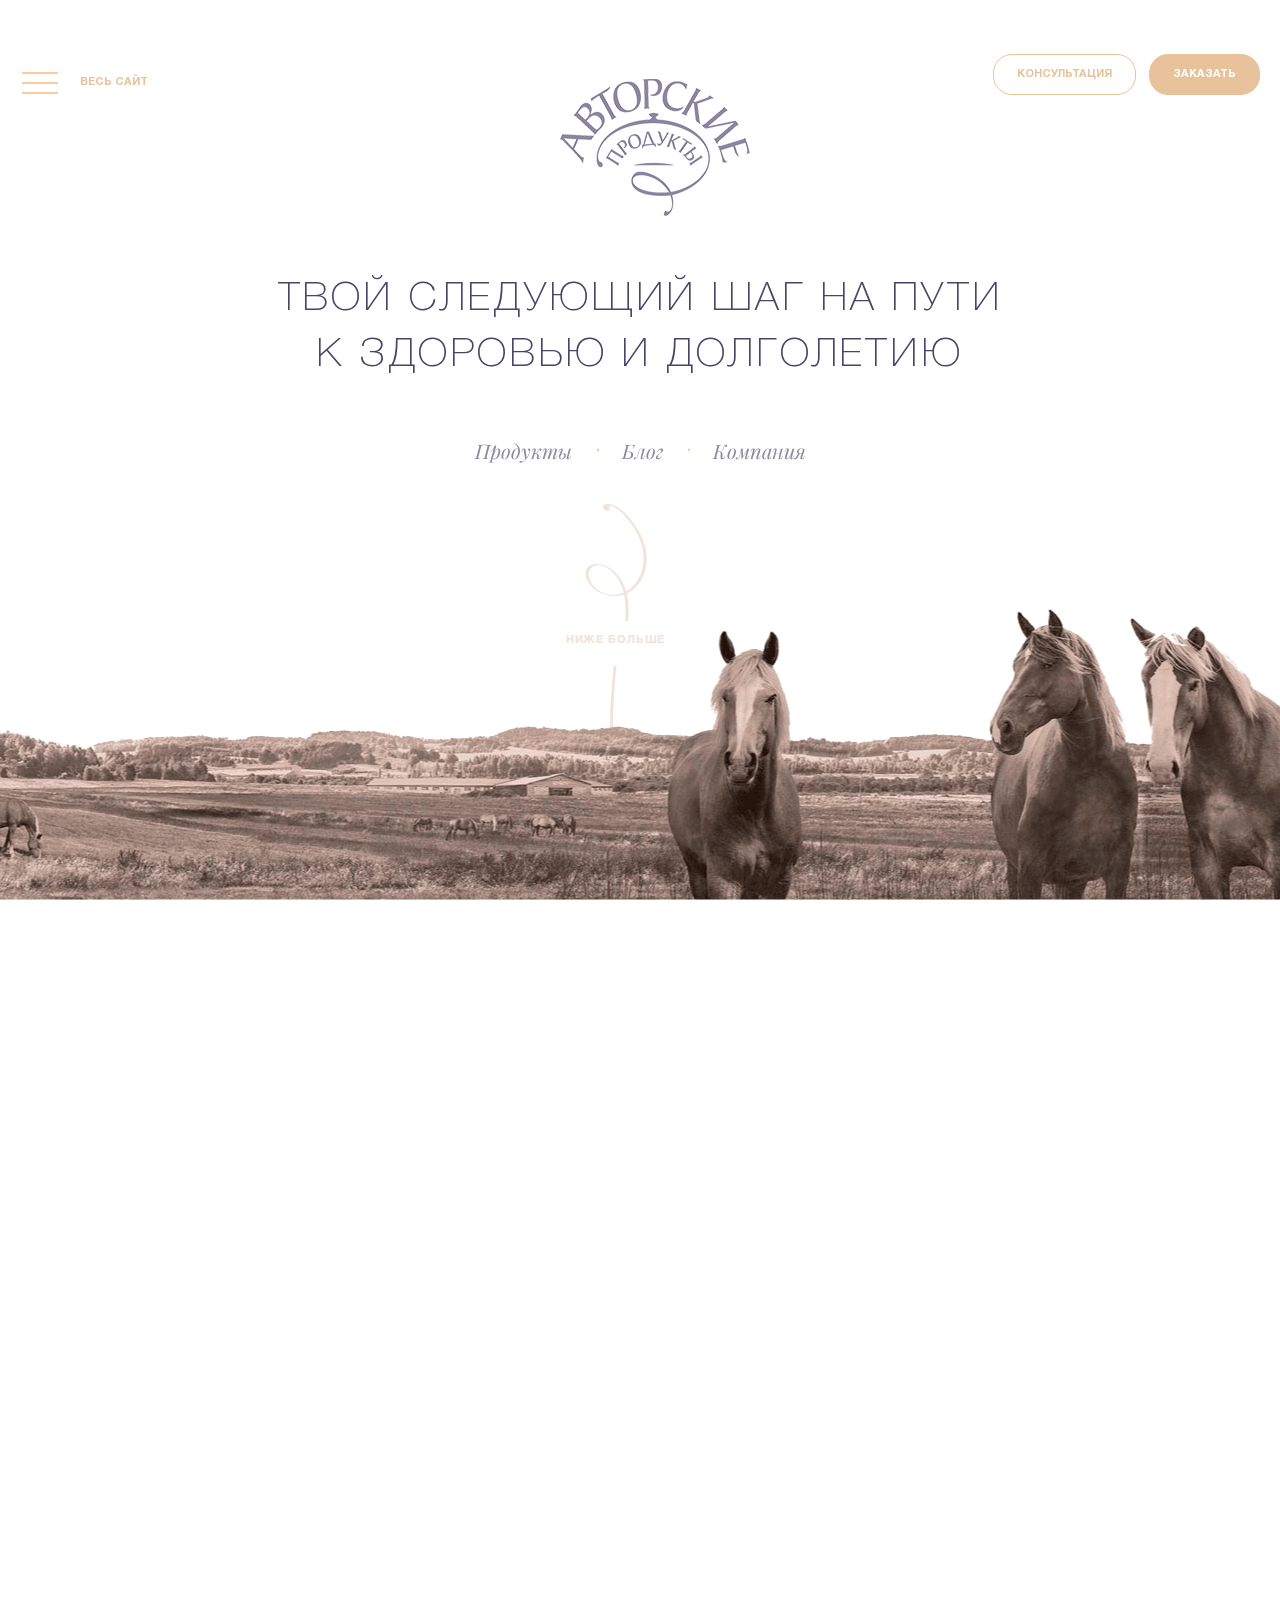
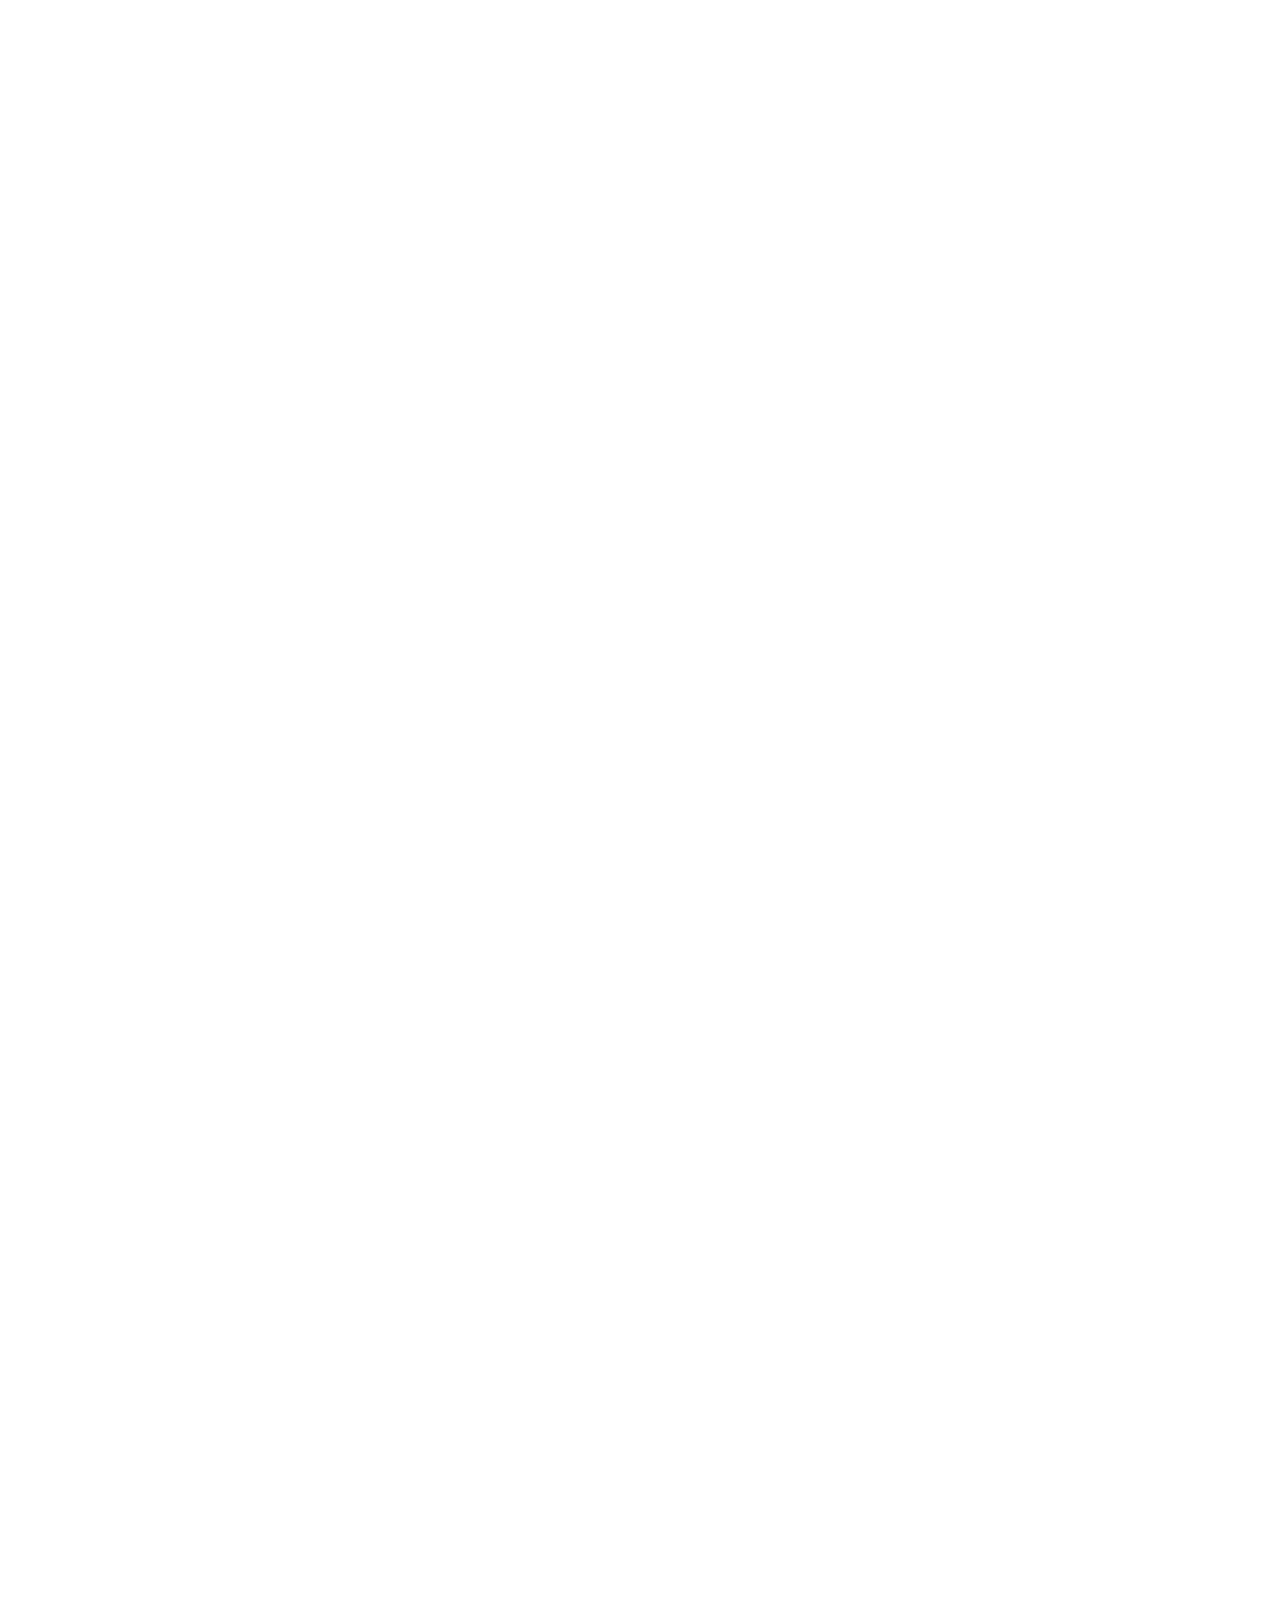
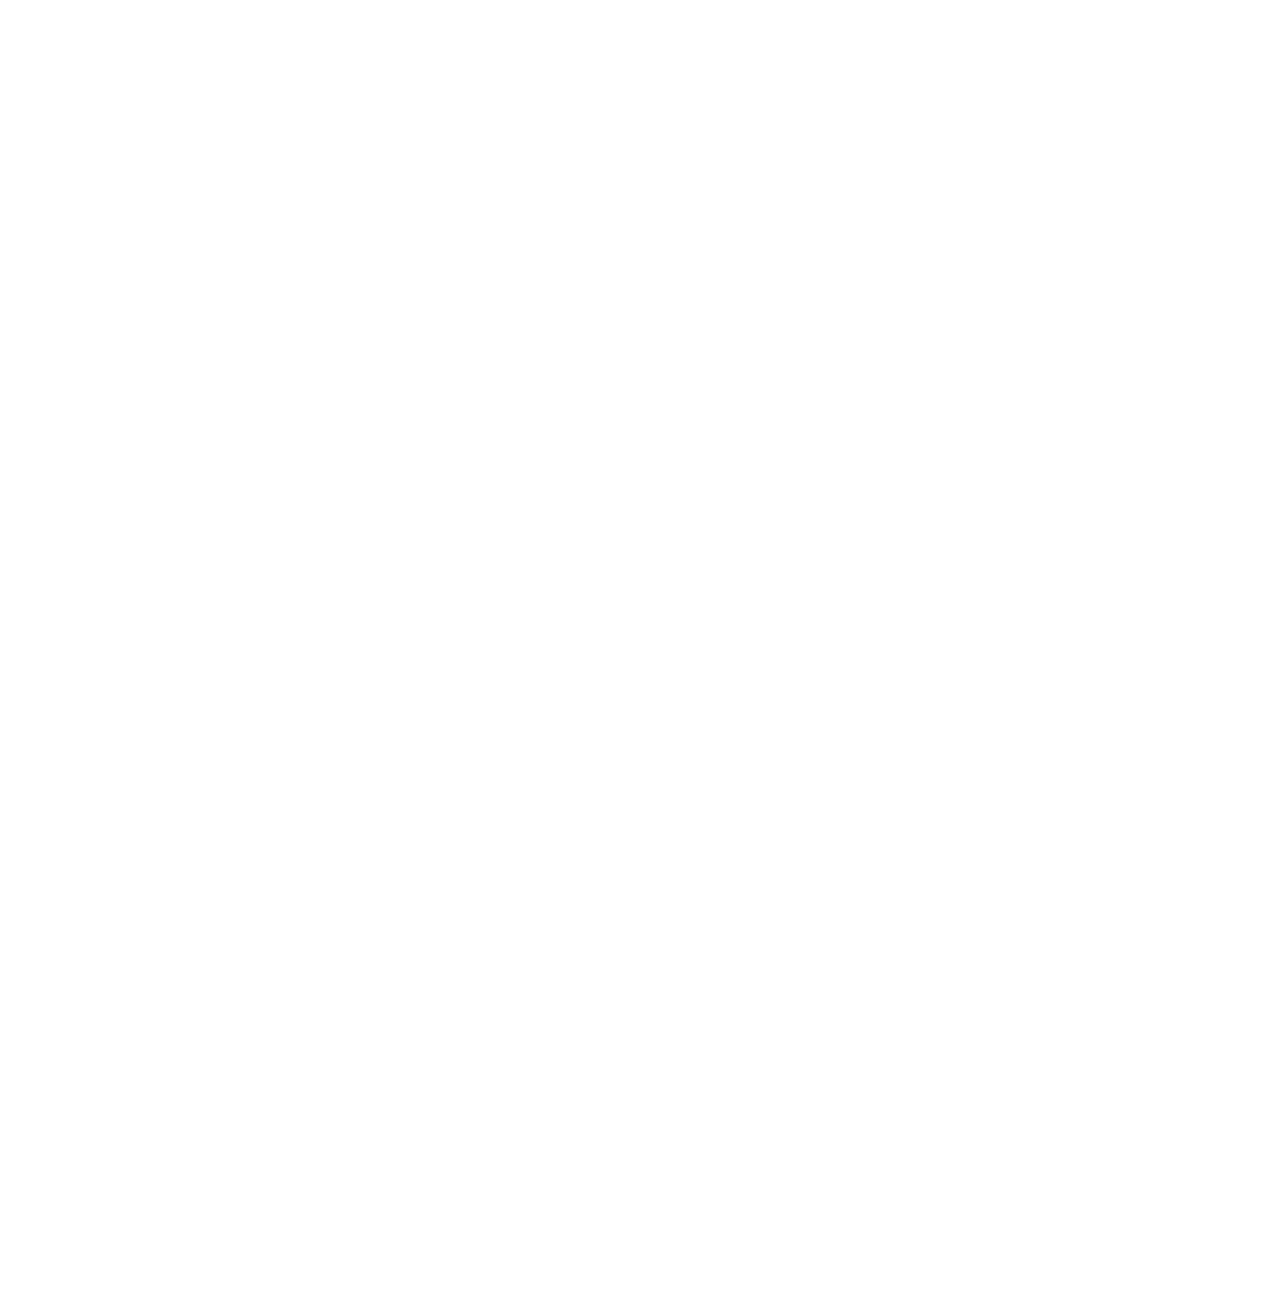
==== index.html @ 67a485db "fullpage css instead of sass" ====
<!doctype html>
<html>
<head>
	<meta charset="utf-8">
	<title>Main</title>
	<meta name="viewport" content="width=device-width, initial-scale=1">
	<meta name="format-detection" content="telephone=no">
	<link href='http://fonts.googleapis.com/css?family=Playfair+Display:400,400italic&subset=latin,cyrillic' rel='stylesheet' type='text/css'>
	<link rel="stylesheet" media="all" href="css/screen.css" >
	<link rel="stylesheet" media="all" href="css/fullPage.css" >
	<!--[if IE]><script src="js/html5shiv.js"></script><![endif]-->
</head>
<body>
<!-- BEGIN  out-->
<div class="bg-wrap">
	<div class="bg"></div>
	<p class="more"><span>Ниже больше</span></p>
</div>
<div class="out">
	<!-- begin header  -->
	<header class="header">
		<div class="header__in">
			<div class="header__bl onleft">
				<a class="header__menu" href="#">
					<button id="hamburger" class="menu-button">
						<span id="morph-shape" class="morph-shape" data-morph-open="M3,20c0,0,12-4,27-4s27,4,27,4;M3,60c0,0,12,4,27,4s27-4,27-4" data-morph-close="M3,20c0,0,12,4,27,4s27-4,27-4;M3,60c0,0,12-4,27-4s27,4,27,4">
							<svg width="100%" height="100%" viewBox="0 0 60 80" preserveAspectRatio="none">
								<path d="M3,20c0,0,12,0,27,0s27,0,27,0" fill="none"/>
								<line x1="3" y1="40" x2="57" y2="40"/>
								<path d="M3,60c0,0,12,0,27,0s27,0,27,0" fill="none"/>
							</svg>
						</span>
					</button>
				</a>
				<a href="#all" class="header__link" data-menuanchor="all">Весь сайт</a>
			</div>
			<a href="#main" class="logo"><img src="img/logo.png" alt="logo"></a>
			<div class="header__bl onright">
				<div class="button-wrap">
					<button class="button" type="button">Консультация</button>
					<button class="button is-peach" type="button">Заказать</button>
				</div>
			</div>
		</div>
	</header>
	<!-- end header -->
	<!-- begin fullpage  -->
	<div class="fullpage">
		<div class="section">
			<div class="section__in txt-center">
				<h1 class='h1 max-width'>Твой следующий шаг на пути к здоровью и долголетию</h1>
				<ul class="nav">
					<li data-menuanchor="products"><a href="#products" class="nav__link">Продукты</a></li>
					<li data-menuanchor="blog"><a href="#blog" class="nav__link">Блог</a></li>
					<li data-menuanchor="about"><a href="#about" class="nav__link">Компания</a></li>
				</ul>
			</div>
		</div>
		<div class="section" data-anchor='products'>
			<div class="section__in small-pad">
				<h2 class="h2">Продукты</h2>
				<h3 class="h3">Уникальные</h3>
				<div class="slick-product">
					<div class="product__slide">
						<div class="product__img onleft">
							<img src="img/package.jpg" alt="">
						</div>
						<div class="product__txt onright">
							<p class="product__ttl">Кобылье молоко и кумыс</p>
							<p>Натуральное терапевтическое средство, рекомендованное для повышения иммунной защиты организма, нормализации обмена веществ, лечения расстройств ЖКТ и кожных заболеваний.</p>
							<a href="#" class="button is-orange">Терапевтические свойства</a>
						</div>
					</div>
					<div class="product__slide">
						<div class="product__img onleft">
							<img src="img/package.jpg" alt="">
						</div>
						<div class="product__txt onright">
							<p class="product__ttl">Кобылье молоко и кумыс</p>
							<p>Натуральное терапевтическое средство, рекомендованное для повышения иммунной защиты организма, нормализации обмена веществ, лечения расстройств ЖКТ и кожных заболеваний.</p>
							<a href="#" class="button is-orange">Терапевтические свойства</a>
						</div>
					</div>
					<div class="product__slide">
						<div class="product__img onleft">
							<img src="img/package.jpg" alt="">
						</div>
						<div class="product__txt onright">
							<p class="product__ttl">Кобылье молоко и кумыс</p>
							<p>Натуральное терапевтическое средство, рекомендованное для повышения иммунной защиты организма, нормализации обмена веществ, лечения расстройств ЖКТ и кожных заболеваний.</p>
							<a href="#" class="button is-orange">Терапевтические свойства</a>
						</div>
				  	</div>
				</div>
			</div>
		</div>
		<div class="section" data-anchor='blog'>
			<div class="section__in small-pad">
				<h2 class="h2">Наш блог</h2>
				<h3 class="h3">Свежие события</h3>
				<div class="txt-center">
					<div class="blog">
						<div class="blog__item">
							<div class="blog__in">
								<div class="blog__img">
									<img src="img/blog1.jpg" alt="">
								</div>
								<p class="blog__txt">Кобылье молоко и кумыс - здоровье в каждой капле</p>
								<p class="blog__date">06 марта 2015</p>
							</div>
						</div>
						<div class="blog__item">
							<div class="blog__in">
								<div class="blog__img">
									<img src="img/blog2.jpg" alt="">
								</div>
								<p class="blog__txt">Невероятная польза от кумыса.</p>
								<p class="blog__date">06 марта 2015 </p>
							</div>
						</div>
						<div class="blog__item">
							<div class="blog__in">
								<div class="blog__img">
									<img src="img/blog3.jpg" alt="">
								</div>
								<p class="blog__txt">Влияние кумыса на сердечно-сосудистую и репродуктивную систему</p>
								<p class="blog__date">06 марта 2015 </p>
							</div>
						</div>
					</div>
					<a class="blog__btn" href="#"><span class="button is-orange">Весь блог</span></a>
				</div>
			</div>
		</div>
		<div class="section" data-anchor='about'>
			<div class="section__in small-pad">
				<h2 class="h2">О компании</h2>
				<h3 class="h3">История успеха</h3>
				<div class="about">
					<p class="about__ttl">Компания “Авторские продукты”</p>
					<div class="about__bl">
						<p class="about__txt onleft">
							Наша компания одна из первых начала заниматься выращиванием лошадей для производства кумыса.
							Мы новички на рынке Беларуси, но, надеемся, что нас и нашу продукцию полюбят и примят, так как она не просто вкусная, но еще и целебная.
							Все, что мы делаем, направлено на достижение общей цели — открыть людям доступ к целебным свойствам кобыльего молока и кумыса.
						</p>
						<p class="about__txt onright">
							Наша компания одна из первых начала заниматься выращиванием лошадей для производства кумыса.
							На нашей конеферме работают специалисты, влюбленные в лошадей.
							Дружный коллектив единомышленников направляет все свои знания, умения и навыки на то, чтобы возродить продуктивное молочное коневодство в Беларуси.
							Мы ощущаем, что общение с лошадьми поменяло наше мировоззрение.
						</p>
					</div>
					<div class="about__btn" href="#"><a href="#" class="button is-orange">Производство</a></div>
				</div>
			</div>
		</div>
		<div class="section" data-anchor='all'>
			<div class="section__in small-pad">
				<h2 class="h2">Весь сайт</h2>
				<h3 class="h3">Не теряйтесь</h3>
				<div class="all">
					<ul class="all__list">
						<li data-menuanchor="main"><a href="#main">Авторские продукты</a></li>
						<li data-menuanchor="products"><a href="#products">Продукты</a></li>
						<li data-menuanchor="blog"><a href="#blog">Блог</a></li>
						<li data-menuanchor="about"><a href="#about">Компания</a></li>
					</ul>
					<ul class="all__list">
						<li><a href="#">Кобылье молоко и кумыс</a></li>
						<li><a href="#">Влияние на организм</a></li>
						<li><a href="#">Состав</a></li>
						<li><a href="#">Терапевтические свойства</a></li>
						<li><a href="#">Гигена</a></li>
						<li><a href="#">Ежедневная гигиена</a></li>
						<li><a href="#">Правильное употребление</a></li>
						<li><a href="#">Философия</a></li>
						<li><a href="#">Для кого</a></li>
						<li><a href="#">Коневодство</a></li>
					</ul>
					<ul class="all__list">
						<li><a href="#">Производство</a></li>
						<li><a href="#">Наша ферма</a></li>
						<li><a href="#">Как получить кобылье молоко</a></li>
						<li><a href="#">Как производится кумыс</a></li>
						<li><a href="#">Срок годности</a></li>
						<li><a href="#">Упаковка</a></li>
						<li><a href="#">Наша команда</a></li>
					</ul>
					<ul class="all__list">
						<li><a href="#">Сервис</a></li>
						<li><a href="#">Кобылье молоко в кулинарии</a></li>
						<li><a href="#">Доставка</a></li>
						<li><a href="#">Отзывы</a></li>
						<li><a href="#">Наши покупатели</a></li>
					</ul>
				</div>
			</div>
		</div>
	</div>
</div>
<!-- END out-->
<!-- load scripts -->
<script src="js/lib/head.js" data-headjs-load="js/init.js"></script>
</body>
</html>
---- css/screen.css ----
@charset "UTF-8";
html, body, div, span, applet, object, iframe, h1, h2, h3, h4, h5, h6, p, blockquote, pre, a, abbr, acronym, address, big, cite, code, del, dfn, em, img, ins, kbd, q, s, samp, small, strike, strong, sub, sup, tt, var, b, u, i, center, dl, dt, dd, ol, ul, li, fieldset, form, label, legend, table, caption, tbody, tfoot, thead, tr, th, td, article, aside, canvas, details, embed, figure, figcaption, footer, header, hgroup, menu, nav, output, ruby, section, summary, time, mark, audio, video { margin: 0; padding: 0; border: 0; vertical-align: baseline; }

body, html { height: 100%; }

img, fieldset, a img { border: none; }

input[type="text"], input[type="email"], input[type="tel"], textarea { -webkit-appearance: none; }

input[type="submit"], button { cursor: pointer; }
input[type="submit"]::-moz-focus-inner, button::-moz-focus-inner { padding: 0; border: 0; }

textarea { overflow: auto; }

input, button { margin: 0; padding: 0; border: 0; }

div, input, textarea, select, button, h1, h2, h3, h4, h5, h6, a, span, a:focus { outline: none; }

ul, ol { list-style-type: none; }

@media only screen and (min-device-width: 320px) and (max-device-width: 480px) { * { -webkit-text-size-adjust: none; } }
table { border-spacing: 0; border-collapse: collapse; width: 100%; }

@font-face { font-family: HelveticaNeueCyrRoman; src: url("fonts/HelveticaNeueCyrRoman.eot"); src: url("fonts/HelveticaNeueCyrRoman.eot?#iefix") format("embedded-opentype"), url("fonts/HelveticaNeueCyrRoman.woff2") format("woff2"), url("fonts/HelveticaNeueCyrRoman.woff") format("woff"), url("fonts/HelveticaNeueCyrRoman.ttf") format("truetype"); font-weight: normal; font-style: normal; }
@font-face { font-family: HelveticaNeueCyrBold; src: url("fonts/HelveticaNeueCyrBold.eot"); src: url("fonts/HelveticaNeueCyrBold.eot?#iefix") format("embedded-opentype"), url("fonts/HelveticaNeueCyrBold.woff2") format("woff2"), url("fonts/HelveticaNeueCyrBold.woff") format("woff"), url("fonts/HelveticaNeueCyrBold.ttf") format("truetype"); font-weight: normal; font-style: normal; }
@font-face { font-family: HelveticaNeueCyrThin; src: url("fonts/HelveticaNeueCyrThin.eot"); src: url("fonts/HelveticaNeueCyrThin.eot?#iefix") format("embedded-opentype"), url("fonts/HelveticaNeueCyrThin.woff2") format("woff2"), url("fonts/HelveticaNeueCyrThin.woff") format("woff"), url("fonts/HelveticaNeueCyrThin.ttf") format("truetype"); font-weight: normal; font-style: normal; }
@font-face { font-family: HelveticaNeueCyrLight; src: url("fonts/HelveticaNeueCyrLight.eot"); src: url("fonts/HelveticaNeueCyrLight.eot?#iefix") format("embedded-opentype"), url("fonts/HelveticaNeueCyrLight.woff2") format("woff2"), url("fonts/HelveticaNeueCyrLight.woff") format("woff"), url("fonts/HelveticaNeueCyrLight.ttf") format("truetype"); font-weight: normal; font-style: normal; }
@font-face { font-family: HelveticaNeueCyrUltraLight; src: url("fonts/HelveticaNeueCyrUltraLight.eot"); src: url("fonts/HelveticaNeueCyrUltraLight.eot?#iefix") format("embedded-opentype"), url("fonts/HelveticaNeueCyrUltraLight.woff2") format("woff2"), url("fonts/HelveticaNeueCyrUltraLight.woff") format("woff"), url("fonts/HelveticaNeueCyrUltraLight.ttf") format("truetype"); font-weight: normal; font-style: normal; }
body { font-size: 13px; line-height: 1.4; background: white; font-family: "HelveticaNeueCyrRoman", Helvetica, sans-serif; }

a { text-decoration: none; }

h1, h2, h3, h4, h5, h6, strong { font-weight: normal; }

.txt-center { text-align: center; }

.onleft { float: left; }

.onright { float: right; }

.h1 { font-size: 40px; color: #4c4369; text-transform: uppercase; letter-spacing: 0.08em; font-family: "HelveticaNeueCyrThin", Helvetica, sans-serif; }
.h1.max-width { max-width: 750px; margin: 0 auto; }

h2 { text-align: center; font-size: 50px; text-transform: uppercase; color: #e8c29a; letter-spacing: 0.1em; line-height: 1.2; font-family: "HelveticaNeueCyrUltraLight", Helvetica, sans-serif; }

h3 { text-align: center; font-size: 18px; color: #f2ddc6; font-family: "Playfair Display", serif; font-style: italic; }

.button-wrap { font-size: 0; }
.button-wrap .button { display: inline-block; vertical-align: middle; }
.button-wrap .button:not(:only-of-type):first-child { margin-right: 13px; }
@media only screen and (max-width: 768px) { .button-wrap { display: none; } }

.button { display: inline-block; padding: 14px 23px; text-transform: uppercase; font-size: 11px; background: white; color: #e8c29a; border-radius: 19px; line-height: 1; border: 1px solid #e8c29a; font-family: "HelveticaNeueCyrBold", Helvetica, sans-serif; -moz-box-sizing: border-box; -webkit-box-sizing: border-box; box-sizing: border-box; }
.button:hover { color: #f0d6bc; border-color: #f0d6bc; -moz-transition: all 0.3s ease; -o-transition: all 0.3s ease; -webkit-transition: all 0.3s ease; transition: all 0.3s ease; }
.button.is-peach { background: #e8c29a; color: white; }
.button.is-peach:hover { background: #e0b686; }
.button.is-orange { background: #f89a36; color: white; border: none; }
.button.is-orange:hover { background: #ef7e07; }

.menu-button { position: relative; display: block; background: none; outline: none; border: none; -webkit-tap-highlight-color: transparent; -webkit-tap-highlight-color: transparent; }
.menu-button .morph-shape { display: inline-block; vertical-align: middle; width: 40px; height: 40px; }
.menu-button .morph-shape svg path, .menu-button .morph-shape svg line { stroke: #f89a36; stroke-width: 2px; -moz-transition: -moz-transform 0.3s; -o-transition: -o-transform 0.3s; -webkit-transition: -webkit-transform 0.3s; transition: transform 0.3s; }

.menu-button.is-open .morph-shape svg path:first-of-type { -moz-transform: translate3d(0, -6px, 0); -ms-transform: translate3d(0, -6px, 0); -webkit-transform: translate3d(0, -6px, 0); transform: translate3d(0, -6px, 0); }

.menu-button.is-open .morph-shape svg path:nth-of-type(2) { -moz-transform: translate3d(0, 6px, 0); -ms-transform: translate3d(0, 6px, 0); -webkit-transform: translate3d(0, 6px, 0); transform: translate3d(0, 6px, 0); }

.l { *zoom: 1; }
.l:after { content: " "; display: table; clear: both; }
.l .l-col1 { float: left; width: 20%; }
.l .l-col2 { float: right; width: 70%; }

.bg-wrap { position: absolute; top: 0; left: 0; right: 0; bottom: 0; }
.bg-wrap .bg { position: absolute; top: 0; left: 0; right: 0; bottom: 0; background: url(../img/horses.png) 50% bottom repeat-x; background-attachment: fixed; z-index: 1; -moz-transition: all 0.8s ease; -o-transition: all 0.8s ease; -webkit-transition: all 0.8s ease; transition: all 0.8s ease; }
.bg-wrap .bg.position { background-position: 50% 114%; }
@media only screen and (max-width: 768px) { .bg-wrap .bg { background-attachment: inherit; -moz-transition: all 0s; -o-transition: all 0s; -webkit-transition: all 0s; transition: all 0s; }
  .bg-wrap .bg.position { background-position: center bottom; } }

.fullpage { z-index: 3; }

.header { position: fixed; width: 100%; top: 6%; z-index: 9; }
.header__in { max-width: 1540px; margin: 0 auto; padding: 0 20px; -moz-box-sizing: border-box; -webkit-box-sizing: border-box; box-sizing: border-box; *zoom: 1; }
.header__in:after { content: " "; display: table; clear: both; }
.header__bl { font-size: 0; }
.header__bl:first-child { margin-top: 9px; }
.header__menu { display: inline-block; vertical-align: middle; }
.header__link { display: inline-block; margin-left: 20px; text-transform: uppercase; font-size: 11px; color: #e8c29a; vertical-align: middle; font-family: "HelveticaNeueCyrBold", Helvetica, sans-serif; }
.header__link:hover { color: #b9b7c2; }
.header .logo { position: absolute; top: 25px; left: 50%; margin-left: -80px; }
@media only screen and (max-width: 768px) { .header .header__bl:first-child { margin-top: 0; }
  .header .header__link { display: none; } }

.logo { -moz-transition: -moz-transform 0.8s ease; -o-transition: -o-transform 0.8s ease; -webkit-transition: -webkit-transform 0.8s ease; transition: transform 0.8s ease; }
.logo.small { -moz-transform: scale(0.53) translateY(-125px) translateX(-50px); -ms-transform: scale(0.53) translateY(-125px) translateX(-50px); -webkit-transform: scale(0.53) translateY(-125px) translateX(-50px); transform: scale(0.53) translateY(-125px) translateX(-50px); }

.more { position: absolute; left: 0; right: 0; text-align: center; bottom: 28%; margin-left: -49px; font-size: 11px; text-transform: uppercase; color: #f0e3d9; letter-spacing: 0.08em; z-index: 0; font-family: "HelveticaNeueCyrBold", Helvetica, sans-serif; }
.more:before { content: ""; position: absolute; top: -130px; left: 50%; margin-left: -31px; background: url('../img/icons-s6e82b23fd8.png') 0 -97px no-repeat; width: 62px; height: 118px; }
.more span { position: relative; -moz-transition: opacity 0.9s ease; -o-transition: opacity 0.9s ease; -webkit-transition: opacity 0.9s ease; transition: opacity 0.9s ease; }
.more span:after { content: ""; position: absolute; bottom: -155px; left: 50%; margin-left: -7px; background: url('../img/icons-s6e82b23fd8.png') 0 -298px no-repeat; width: 14px; height: 134px; }
.more.is-hidden span { filter: progid:DXImageTransform.Microsoft.Alpha(Opacity=0); opacity: 0; }

.section { max-width: 1500px; margin: 0 auto; padding-top: 60px; -moz-box-sizing: border-box; -webkit-box-sizing: border-box; box-sizing: border-box; }
.section__in { max-width: 1080px; margin: 0 auto; padding-top: 16.5%; }
.section__in.small-pad { padding-top: 105px; }
.section .nav { margin-top: 5%; }
.section .more { padding-top: 17%; }

.nav { font-size: 0; }
.nav li { position: relative; display: inline-block; padding: 0 25px; }
.nav li:after { content: "\00B7"; position: absolute; left: 100%; margin-left: -2px; font-size: 20px; color: #e8c29a; }
.nav li:last-child:after { display: none; }
.nav__link { font-size: 20px; color: #8e88a3; font-family: "Playfair Display", serif; font-style: italic; }

.slick-product { margin-top: 40px; }
.slick-product .product__slide { *zoom: 1; }
.slick-product .product__slide:after { content: " "; display: table; clear: both; }
.slick-product .product__img { width: 50%; }
.slick-product .product__txt { width: 50%; padding: 20px 5% 0; font-size: 13px; color: #8e88a3; -moz-box-sizing: border-box; -webkit-box-sizing: border-box; box-sizing: border-box; }
.slick-product .product__txt .button { margin-top: 35px; text-transform: uppercase; letter-spacing: 0.1em; }
.slick-product .product__ttl { padding-top: 20px; font-size: 40px; color: #4c4369; line-height: 1.25; font-family: "Playfair Display", serif; }
.slick-product .slick-dots { text-align: left; top: 50%; right: inherit; }
.slick-product .slick-dots li { display: block; padding: 11px 0; }
.slick-product .slick-dots li button { width: 8px; height: 8px; background: #f0e3d9; -moz-box-shadow: none; -webkit-box-shadow: none; box-shadow: none; }
.slick-product .slick-dots li.slick-active button { background: #8e88a3; }

.blog { font-size: 0; margin-top: 42px; }
.blog__item { display: inline-block; width: 33%; height: 370px; padding: 0 22px; text-align: left; vertical-align: top; -moz-box-sizing: border-box; -webkit-box-sizing: border-box; box-sizing: border-box; }
.blog__in { width: 100%; height: 100%; padding: 20px; font-size: 18px; overflow: hidden; -moz-box-shadow: 0 1px 15px rgba(174, 158, 148, 0.43); -webkit-box-shadow: 0 1px 15px rgba(174, 158, 148, 0.43); box-shadow: 0 1px 15px rgba(174, 158, 148, 0.43); -moz-box-sizing: border-box; -webkit-box-sizing: border-box; box-sizing: border-box; }
.blog__img { height: 192px; margin-bottom: 24px; -moz-box-shadow: inset 0 0 5px rgba(181, 170, 158, 0.25); -webkit-box-shadow: inset 0 0 5px rgba(181, 170, 158, 0.25); box-shadow: inset 0 0 5px rgba(181, 170, 158, 0.25); }
.blog__img img { width: 100%; height: 100%; }
.blog__txt { height: 85px; margin-bottom: 10px; color: #4c4369; overflow: hidden; line-height: 1.6; font-family: "Playfair Display", serif; }
.blog__date { color: #e8c29a; font-size: 13px; font-family: "HelveticaNeueCyrLight", Helvetica, sans-serif; }
.blog__btn { display: block; margin-top: 43px; }

.about__ttl { margin-top: 4.3%; text-align: center; font-size: 40px; color: #4c4369; font-family: "Playfair Display", serif; }
.about__bl { position: relative; margin-top: 4%; padding: 0 5%; *zoom: 1; }
.about__bl:after { content: " "; display: table; clear: both; }
.about__bl:before { content: ""; position: absolute; top: -30px; left: 50%; margin-left: -132px; width: 264px; height: 339px; background: url(../img/history.png) 0 0 no-repeat; z-index: -1; }
.about__txt { max-width: 450px; padding-top: 20px; font-size: 13px; color: #8e88a3; line-height: 2; -moz-box-sizing: border-box; -webkit-box-sizing: border-box; box-sizing: border-box; }
.about__txt:first-child { padding-right: 20px; }
.about__btn { margin-top: 8%; text-align: center; }

.all { margin-top: 50px; text-align: center; font-size: 0; }
.all__list { display: inline-block; width: 25%; max-width: 235px; padding: 0 3%; text-align: left; vertical-align: top; -moz-box-sizing: border-box; -webkit-box-sizing: border-box; box-sizing: border-box; }
.all__list li { margin: 10px 0; }
.all__list li:first-child { margin: 0 0 15px; }
.all__list li:first-child a { font-size: 18px; color: #4c4369; }
.all__list a { display: inline-block; text-decoration: underline; font-size: 16px; color: #deb78e; font-family: "Playfair Display", serif; -moz-transition: all 0.3s ease; -o-transition: all 0.3s ease; -webkit-transition: all 0.3s ease; transition: all 0.3s ease; }
.all__list a:hover { text-decoration: none; }
@media only screen and (max-width: 768px) { .all .all__list { width: 100%; display: block; margin: 0 auto 20px; text-align: center; } }

.slick-slider { position: relative; display: block; box-sizing: border-box; -moz-box-sizing: border-box; -webkit-touch-callout: none; -webkit-user-select: none; -khtml-user-select: none; -moz-user-select: none; -ms-user-select: none; user-select: none; -ms-touch-action: pan-y; touch-action: pan-y; -webkit-tap-highlight-color: transparent; }

.slick-list { position: relative; overflow: hidden; display: block; margin: 0; padding: 0; }
.slick-list:focus { outline: none; }
.slick-loading .slick-list { background: white slick-image-url("ajax-loader.gif") center center no-repeat; }
.slick-list.dragging { cursor: pointer; cursor: hand; }

.slick-slider .slick-list, .slick-track, .slick-slide, .slick-slide img { -webkit-transform: translate3d(0, 0, 0); -moz-transform: translate3d(0, 0, 0); -ms-transform: translate3d(0, 0, 0); -o-transform: translate3d(0, 0, 0); transform: translate3d(0, 0, 0); }

.slick-track { position: relative; left: 0; top: 0; display: block; zoom: 1; }
.slick-track:before, .slick-track:after { content: ""; display: table; }
.slick-track:after { clear: both; }
.slick-loading .slick-track { visibility: hidden; }

.slick-slide { float: left; height: 100%; min-height: 1px; display: none; }
.slick-slide img { display: block; max-width: 100%; }
.slick-slide.slick-loading img { display: none; }
.slick-slide.dragging img { pointer-events: none; }
.slick-initialized .slick-slide { display: block; }
.slick-loading .slick-slide { visibility: hidden; }
.slick-vertical .slick-slide { display: block; height: auto; border: 1px solid transparent; }

.slick-prev, .slick-next { position: absolute; top: 50%; margin-top: -14px; font: 0/0 a; text-shadow: none; color: transparent; height: 50px; background: none; }
.slick-prev:focus, .slick-next:focus { outline: none; }
.slick-prev.slick-disabled, .slick-next.slick-disabled { opacity: 0.2; }
.slick-prev:before, .slick-next:before { height: 50px; line-height: 50px; }

.slick-prev { left: 0; }
.slick-prev:before { content: "←"; display: inline-block; vertical-align: middle; font-size: 61px; color: white; }

.slick-next { right: 0; }
.slick-next:before { content: "→"; display: inline-block; vertical-align: middle; font-size: 61px; color: white; }

.slick-dots { text-align: center; position: absolute; margin: 0; bottom: 0; left: 0; right: 0; }
.slick-dots li { position: relative; display: inline-block; padding: 0 3px; }
.slick-dots li.slick-active button { opacity: 0.3; box-shadow: none; }
.slick-dots li:before { display: none; }
.slick-dots button { display: block; width: 6px; height: 6px; background: white; -moz-box-shadow: 0 1px 5px rgba(0, 0, 0, 0.25); -webkit-box-shadow: 0 1px 5px rgba(0, 0, 0, 0.25); box-shadow: 0 1px 5px rgba(0, 0, 0, 0.25); cursor: pointer; font: 0/0 a; text-shadow: none; color: transparent; border-radius: 50%; }
.slick-dots button:hover { box-shadow: none; }
---- css/fullPage.css ----
/**
 * fullPage 2.6.4
 * https://github.com/alvarotrigo/fullPage.js
 * MIT licensed
 *
 * Copyright (C) 2013 alvarotrigo.com - A project by Alvaro Trigo
 */
html.fp-enabled,
.fp-enabled body {
    margin: 0;
    padding: 0;
    overflow:hidden;

    /*Avoid flicker on slides transitions for mobile phones #336 */
    -webkit-tap-highlight-color: rgba(0,0,0,0);
}
#superContainer {
    height: 100%;
    position: relative;

    /* Touch detection for Windows 8 */
    -ms-touch-action: none;

    /* IE 11 on Windows Phone 8.1*/
    touch-action: none;
}
.fp-section {
    position: relative;
    -webkit-box-sizing: border-box; /* Safari<=5 Android<=3 */
    -moz-box-sizing: border-box; /* <=28 */
    box-sizing: border-box;
}
.fp-slide {
    float: left;
}
.fp-slide, .fp-slidesContainer {
    height: 100%;
    display: block;
}
.fp-slides {
    z-index:1;
    height: 100%;
    overflow: hidden;
    position: relative;
    -webkit-transition: all 0.3s ease-out; /* Safari<=6 Android<=4.3 */
    transition: all 0.3s ease-out;
}
.fp-section.fp-table, .fp-slide.fp-table {
    display: table;
    table-layout:fixed;
    width: 100%;
}
.fp-tableCell {
    display: table-cell;
    vertical-align: middle;
    width: 100%;
    height: 100%;
}
.fp-slidesContainer {
    float: left;
    position: relative;
}
.fp-controlArrow {
    position: absolute;
    z-index: 4;
    top: 50%;
    cursor: pointer;
    width: 0;
    height: 0;
    border-style: solid;
    margin-top: -38px;
    -webkit-transform: translate3d(0,0,0);
    -ms-transform: translate3d(0,0,0);
    transform: translate3d(0,0,0);
}
.fp-controlArrow.fp-prev {
    left: 15px;
    width: 0;
    border-width: 38.5px 34px 38.5px 0;
    border-color: transparent #fff transparent transparent;
}
.fp-controlArrow.fp-next {
    right: 15px;
    border-width: 38.5px 0 38.5px 34px;
    border-color: transparent transparent transparent #fff;
}
.fp-scrollable {
    overflow: scroll;
}
.fp-notransition {
    -webkit-transition: none !important;
    transition: none !important;
}
#fp-nav {
    position: fixed;
    z-index: 100;
    margin-top: -32px;
    top: 50%;
    opacity: 1;
    -webkit-transform: translate3d(0,0,0);
}
#fp-nav.right {
    right: 17px;
}
#fp-nav.left {
    left: 17px;
}
.fp-slidesNav{
    position: absolute;
    z-index: 4;
    left: 50%;
    opacity: 1;
}
.fp-slidesNav.bottom {
    bottom: 17px;
}
.fp-slidesNav.top {
    top: 17px;
}
#fp-nav ul,
.fp-slidesNav ul {
  margin: 0;
  padding: 0;
}
#fp-nav ul li,
.fp-slidesNav ul li {
    display: block;
    width: 14px;
    height: 13px;
    margin: 7px;
    position:relative;
}
.fp-slidesNav ul li {
    display: inline-block;
}
#fp-nav ul li a,
.fp-slidesNav ul li a {
    display: block;
    position: relative;
    z-index: 1;
    width: 100%;
    height: 100%;
    cursor: pointer;
    text-decoration: none;
}
#fp-nav ul li a.active span,
.fp-slidesNav ul li a.active span,
#fp-nav ul li:hover a.active span,
.fp-slidesNav ul li:hover a.active span{
    height: 12px;
    width: 12px;
    margin: -6px 0 0 -6px;
    border-radius: 100%;
 }
#fp-nav ul li a span,
.fp-slidesNav ul li a span {
    border-radius: 50%;
    position: absolute;
    z-index: 1;
    height: 4px;
    width: 4px;
    border: 0;
    background: #333;
    left: 50%;
    top: 50%;
    margin: -2px 0 0 -2px;
    -webkit-transition: all 0.1s ease-in-out;
    -moz-transition: all 0.1s ease-in-out;
    -o-transition: all 0.1s ease-in-out;
    transition: all 0.1s ease-in-out;
}
#fp-nav ul li:hover a span,
.fp-slidesNav ul li:hover a span{
    width: 10px;
    height: 10px;
    margin: -5px 0px 0px -5px;
}
#fp-nav ul li .fp-tooltip {
    position: absolute;
    top: -2px;
    color: #fff;
    font-size: 14px;
    font-family: arial, helvetica, sans-serif;
    white-space: nowrap;
    max-width: 220px;
    overflow: hidden;
    display: block;
    opacity: 0;
    width: 0;
}
#fp-nav ul li:hover .fp-tooltip,
#fp-nav.fp-show-active a.active + .fp-tooltip {
    -webkit-transition: opacity 0.2s ease-in;
    transition: opacity 0.2s ease-in;
    width: auto;
    opacity: 1;
}
#fp-nav ul li .fp-tooltip.right {
    right: 20px;
}
#fp-nav ul li .fp-tooltip.left {
    left: 20px;
}
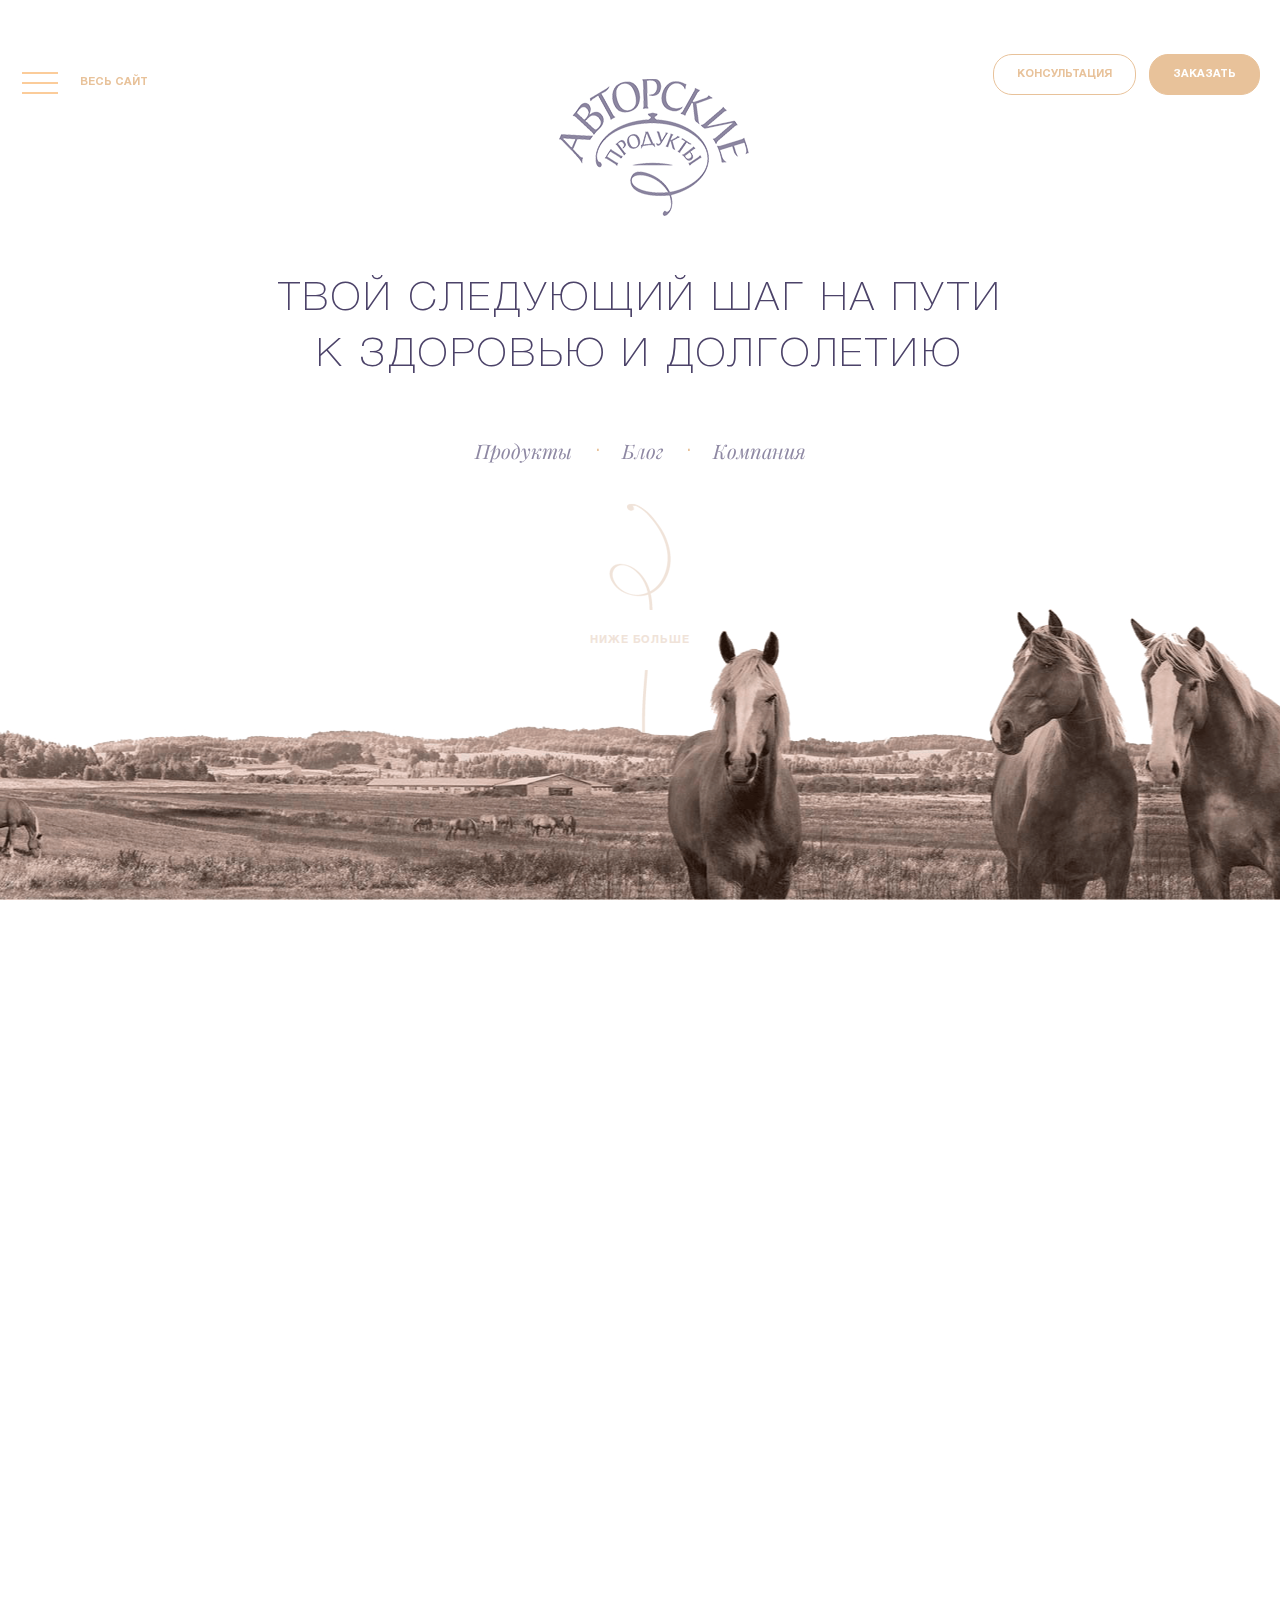
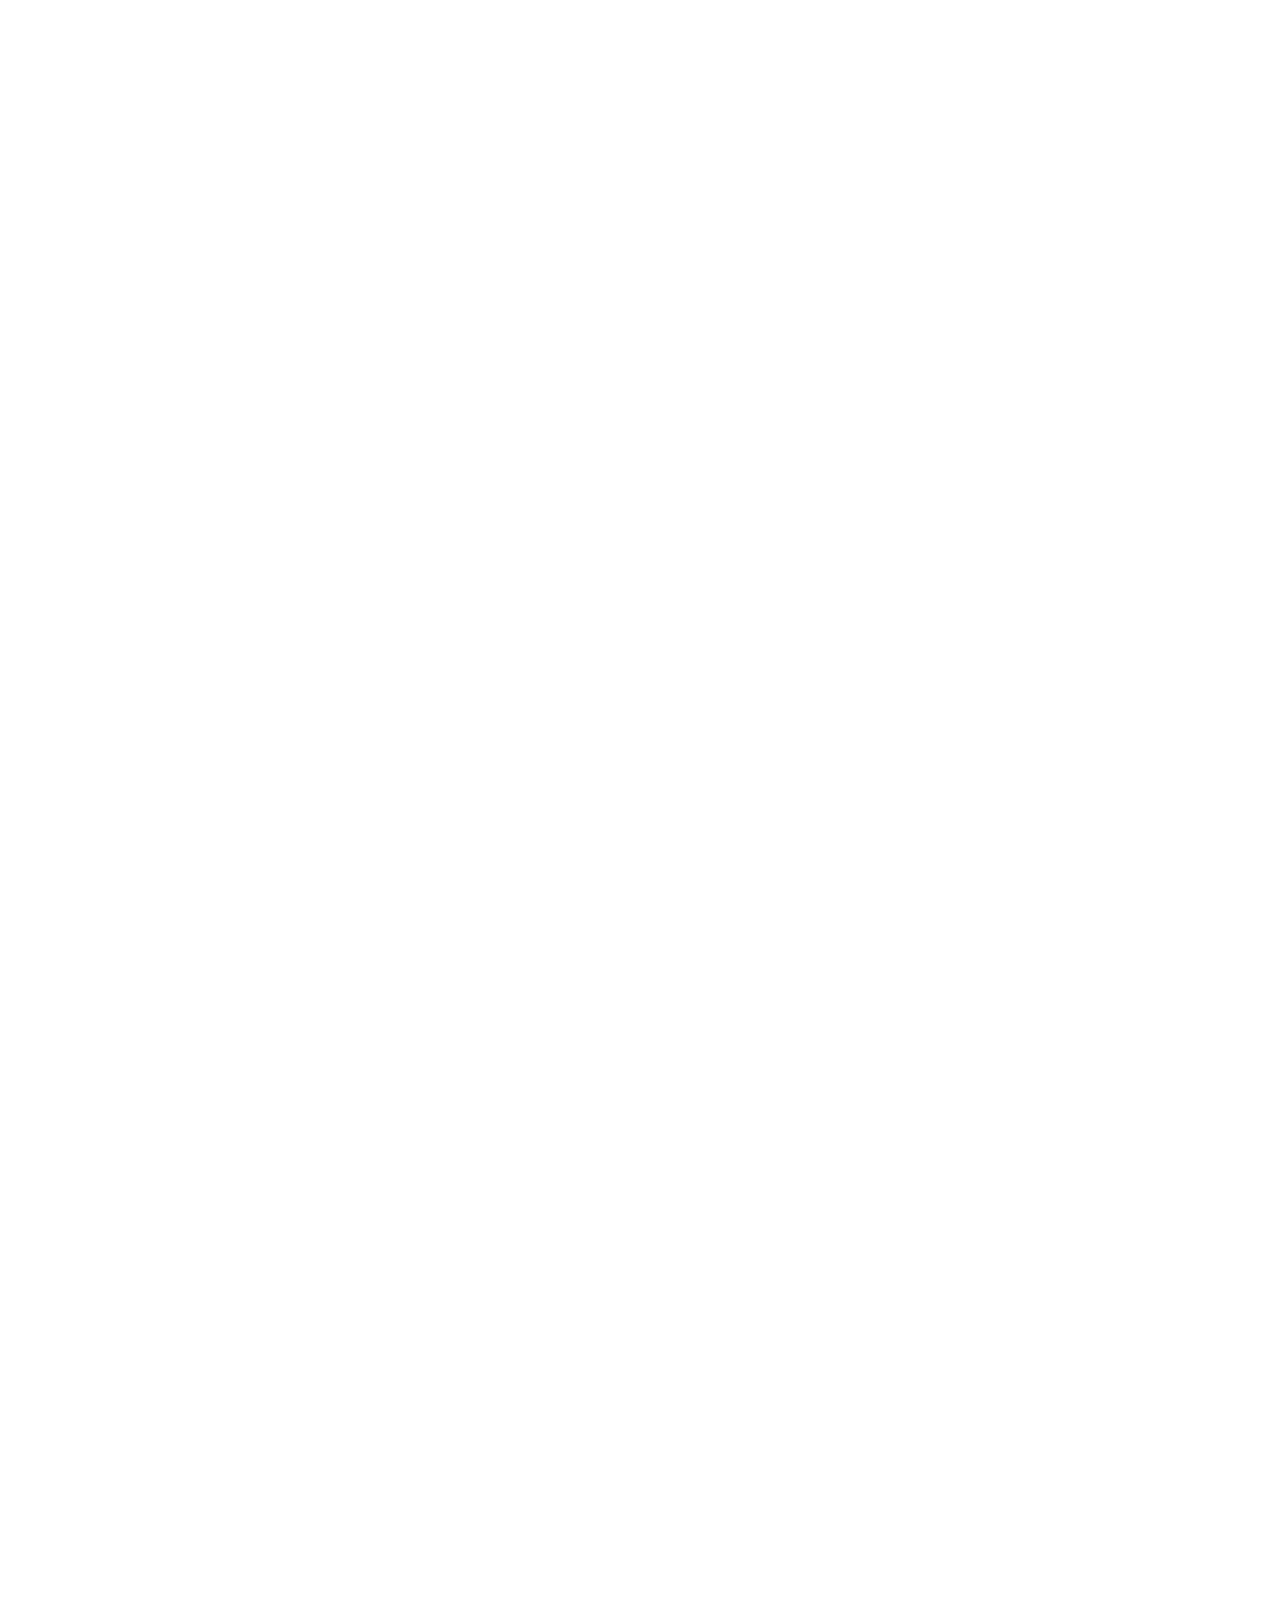
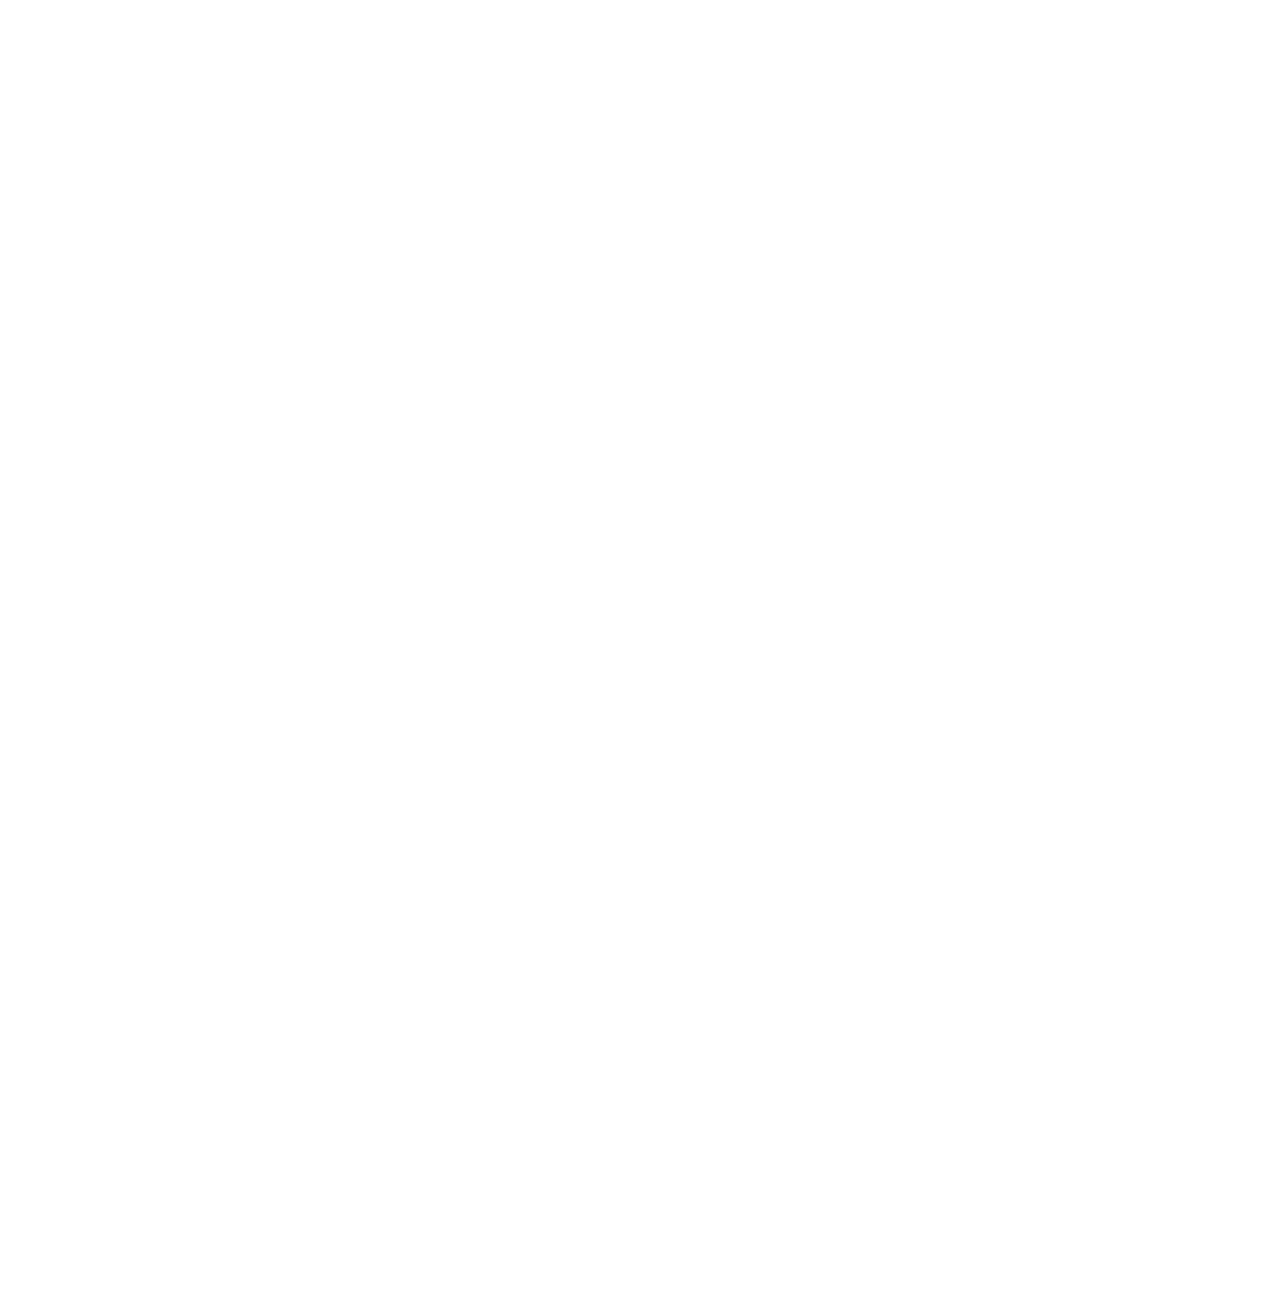
==== commit 7d7358ee: "responsive on 768 started" ====
--- a/index.html
+++ b/index.html
@@ -12,10 +12,6 @@
 </head>
 <body>
 <!-- BEGIN  out-->
-<div class="bg-wrap">
-	<div class="bg"></div>
-	<p class="more"><span>Ниже больше</span></p>
-</div>
 <div class="out">
 	<!-- begin header  -->
 	<header class="header">
@@ -54,6 +50,7 @@
 					<li data-menuanchor="blog"><a href="#blog" class="nav__link">Блог</a></li>
 					<li data-menuanchor="about"><a href="#about" class="nav__link">Компания</a></li>
 				</ul>
+				<p class="more"><span>Ниже больше</span></p>
 			</div>
 		</div>
 		<div class="section" data-anchor='products'>
@@ -128,7 +125,7 @@
 							</div>
 						</div>
 					</div>
-					<a class="blog__btn" href="#"><span class="button is-orange">Весь блог</span></a>
+					<div class="blog__btn"><a href="#" class="button is-orange">Весь блог</a></div>
 				</div>
 			</div>
 		</div>
@@ -200,6 +197,10 @@
 	</div>
 </div>
 <!-- END out-->
+<div class="bg-wrap">
+	<div class="bg"></div>
+	<p class="more"><span>Ниже больше</span></p>
+</div>
 <!-- load scripts -->
 <script src="js/lib/head.js" data-headjs-load="js/init.js"></script>
 </body>
--- a/css/screen.css
+++ b/css/screen.css
@@ -40,10 +40,12 @@
 
 .h1 { font-size: 40px; color: #4c4369; text-transform: uppercase; letter-spacing: 0.08em; font-family: "HelveticaNeueCyrThin", Helvetica, sans-serif; }
 .h1.max-width { max-width: 750px; margin: 0 auto; }
-
-h2 { text-align: center; font-size: 50px; text-transform: uppercase; color: #e8c29a; letter-spacing: 0.1em; line-height: 1.2; font-family: "HelveticaNeueCyrUltraLight", Helvetica, sans-serif; }
-
-h3 { text-align: center; font-size: 18px; color: #f2ddc6; font-family: "Playfair Display", serif; font-style: italic; }
+@media only screen and (max-width: 768px) { .h1 { font-size: 24px; } }
+
+.h2 { text-align: center; font-size: 50px; text-transform: uppercase; color: #e8c29a; letter-spacing: 0.1em; line-height: 1.2; font-family: "HelveticaNeueCyrUltraLight", Helvetica, sans-serif; }
+@media only screen and (max-width: 768px) { .h2 { font-size: 30px; } }
+
+.h3 { text-align: center; font-size: 18px; color: #f2ddc6; font-family: "Playfair Display", serif; font-style: italic; }
 
 .button-wrap { font-size: 0; }
 .button-wrap .button { display: inline-block; vertical-align: middle; }
@@ -71,10 +73,16 @@
 .l .l-col2 { float: right; width: 70%; }
 
 .bg-wrap { position: absolute; top: 0; left: 0; right: 0; bottom: 0; }
-.bg-wrap .bg { position: absolute; top: 0; left: 0; right: 0; bottom: 0; background: url(../img/horses.png) 50% bottom repeat-x; background-attachment: fixed; z-index: 1; -moz-transition: all 0.8s ease; -o-transition: all 0.8s ease; -webkit-transition: all 0.8s ease; transition: all 0.8s ease; }
+.bg-wrap .bg { position: absolute; top: 0; left: 0; right: 0; bottom: 0; background-image: url(../img/horses.png); background-position: 50% bottom; background-repeat: repeat-x; background-attachment: fixed; z-index: 1; -moz-transition: all 0.8s ease; -o-transition: all 0.8s ease; -webkit-transition: all 0.8s ease; transition: all 0.8s ease; }
 .bg-wrap .bg.position { background-position: 50% 114%; }
-@media only screen and (max-width: 768px) { .bg-wrap .bg { background-attachment: inherit; -moz-transition: all 0s; -o-transition: all 0s; -webkit-transition: all 0s; transition: all 0s; }
+@media only screen and (max-width: 1028px) { .bg-wrap .bg { -webkit-background-size: contain; -o-background-size: contain; background-size: contain; } }
+@media only screen and (max-width: 768px), (max-height: 685px) { .bg-wrap .bg { position: static; height: 291px; background-attachment: inherit; -moz-transition: all 0s ease; -o-transition: all 0s ease; -webkit-transition: all 0s ease; transition: all 0s ease; }
   .bg-wrap .bg.position { background-position: center bottom; } }
+.bg-wrap .more { display: block; position: absolute; left: 0; right: 0; bottom: 28%; }
+.bg-wrap .more:before { top: -130px; margin-left: -31px; background: url('../img/icons-s6f381613d7.png') 0 -30px no-repeat; width: 62px; height: 294px; }
+.bg-wrap .more span { padding: 25px 0; }
+@media only screen and (max-width: 768px), (max-height: 685px) { .bg-wrap { position: static; }
+  .bg-wrap .more { display: none; } }
 
 .fullpage { z-index: 3; }
 
@@ -86,51 +94,70 @@
 .header__menu { display: inline-block; vertical-align: middle; }
 .header__link { display: inline-block; margin-left: 20px; text-transform: uppercase; font-size: 11px; color: #e8c29a; vertical-align: middle; font-family: "HelveticaNeueCyrBold", Helvetica, sans-serif; }
 .header__link:hover { color: #b9b7c2; }
-.header .logo { position: absolute; top: 25px; left: 50%; margin-left: -80px; }
-@media only screen and (max-width: 768px) { .header .header__bl:first-child { margin-top: 0; }
-  .header .header__link { display: none; } }
-
-.logo { -moz-transition: -moz-transform 0.8s ease; -o-transition: -o-transform 0.8s ease; -webkit-transition: -webkit-transform 0.8s ease; transition: transform 0.8s ease; }
-.logo.small { -moz-transform: scale(0.53) translateY(-125px) translateX(-50px); -ms-transform: scale(0.53) translateY(-125px) translateX(-50px); -webkit-transform: scale(0.53) translateY(-125px) translateX(-50px); transform: scale(0.53) translateY(-125px) translateX(-50px); }
-
-.more { position: absolute; left: 0; right: 0; text-align: center; bottom: 28%; margin-left: -49px; font-size: 11px; text-transform: uppercase; color: #f0e3d9; letter-spacing: 0.08em; z-index: 0; font-family: "HelveticaNeueCyrBold", Helvetica, sans-serif; }
-.more:before { content: ""; position: absolute; top: -130px; left: 50%; margin-left: -31px; background: url('../img/icons-s6e82b23fd8.png') 0 -97px no-repeat; width: 62px; height: 118px; }
-.more span { position: relative; -moz-transition: opacity 0.9s ease; -o-transition: opacity 0.9s ease; -webkit-transition: opacity 0.9s ease; transition: opacity 0.9s ease; }
-.more span:after { content: ""; position: absolute; bottom: -155px; left: 50%; margin-left: -7px; background: url('../img/icons-s6e82b23fd8.png') 0 -298px no-repeat; width: 14px; height: 134px; }
+@media only screen and (max-width: 768px) { .header { top: 0; min-height: 100px; background: white; }
+  .header .header__bl:first-child { margin-top: 0; }
+  .header .header__in { padding: 5px 25px 0; }
+  .header .header__link { display: none; }
+  .header .logo { top: 50px; } }
+
+.logo { position: absolute; top: 25px; left: 50%; margin-left: -81px; -moz-transition: -moz-transform 0.8s ease; -o-transition: -o-transform 0.8s ease; -webkit-transition: -webkit-transform 0.8s ease; transition: transform 0.8s ease; }
+.logo.small { -moz-transform: scale(0.53) translateY(-125px) translateX(-30px); -ms-transform: scale(0.53) translateY(-125px) translateX(-30px); -webkit-transform: scale(0.53) translateY(-125px) translateX(-30px); transform: scale(0.53) translateY(-125px) translateX(-30px); }
+@media only screen and (max-width: 768px), (max-height: 650px) { .logo { -moz-transform: scale(0.53) translateY(-125px); -ms-transform: scale(0.53) translateY(-125px); -webkit-transform: scale(0.53) translateY(-125px); transform: scale(0.53) translateY(-125px); } }
+
+.more { display: none; position: relative; text-align: center; font-size: 11px; text-transform: uppercase; color: #f0e3d9; letter-spacing: 0.08em; z-index: 0; font-family: "HelveticaNeueCyrBold", Helvetica, sans-serif; -moz-transition: bottom 0.9s ease; -o-transition: bottom 0.9s ease; -webkit-transition: bottom 0.9s ease; transition: bottom 0.9s ease; }
+.more:before { content: ""; position: absolute; top: 52px; left: 50%; margin-left: -15.5px; background: url('../img/icons-s6f381613d7.png') 0 -334px no-repeat; width: 31px; height: 147px; }
+.more span { position: relative; padding: 20px 0; background: white; -moz-transition: opacity 0.5s ease; -o-transition: opacity 0.5s ease; -webkit-transition: opacity 0.5s ease; transition: opacity 0.5s ease; }
+.more.is-hidden { bottom: 6%; }
 .more.is-hidden span { filter: progid:DXImageTransform.Microsoft.Alpha(Opacity=0); opacity: 0; }
+@media only screen and (max-width: 768px), (max-height: 685px) { .more { display: block; } }
 
 .section { max-width: 1500px; margin: 0 auto; padding-top: 60px; -moz-box-sizing: border-box; -webkit-box-sizing: border-box; box-sizing: border-box; }
 .section__in { max-width: 1080px; margin: 0 auto; padding-top: 16.5%; }
 .section__in.small-pad { padding-top: 105px; }
 .section .nav { margin-top: 5%; }
 .section .more { padding-top: 17%; }
+@media only screen and (max-width: 768px) { .section { padding: 0 25px; }
+  .section:first-child .section__in { padding-top: 170px; }
+  .section .section__in { padding-top: 130px; }
+  .section .more { padding-top: 125px; } }
 
 .nav { font-size: 0; }
 .nav li { position: relative; display: inline-block; padding: 0 25px; }
-.nav li:after { content: "\00B7"; position: absolute; left: 100%; margin-left: -2px; font-size: 20px; color: #e8c29a; }
+.nav li:after { content: "\00B7"; position: absolute; top: 50%; left: 100%; margin: -14px 0 0 -2px; font-size: 20px; color: #e8c29a; }
 .nav li:last-child:after { display: none; }
 .nav__link { font-size: 20px; color: #8e88a3; font-family: "Playfair Display", serif; font-style: italic; }
+@media only screen and (max-width: 768px) { .nav__link { font-size: 14px; } }
 
 .slick-product { margin-top: 40px; }
 .slick-product .product__slide { *zoom: 1; }
 .slick-product .product__slide:after { content: " "; display: table; clear: both; }
 .slick-product .product__img { width: 50%; }
-.slick-product .product__txt { width: 50%; padding: 20px 5% 0; font-size: 13px; color: #8e88a3; -moz-box-sizing: border-box; -webkit-box-sizing: border-box; box-sizing: border-box; }
+.slick-product .product__txt { width: 50%; padding: 20px 5% 0; color: #8e88a3; -moz-box-sizing: border-box; -webkit-box-sizing: border-box; box-sizing: border-box; }
 .slick-product .product__txt .button { margin-top: 35px; text-transform: uppercase; letter-spacing: 0.1em; }
-.slick-product .product__ttl { padding-top: 20px; font-size: 40px; color: #4c4369; line-height: 1.25; font-family: "Playfair Display", serif; }
-.slick-product .slick-dots { text-align: left; top: 50%; right: inherit; }
+.slick-product .product__txt p { letter-spacing: 0.03em; }
+.slick-product .product__ttl { margin-bottom: 30px; padding-top: 20px; font-size: 40px; color: #4c4369; line-height: 1.25; font-family: "Playfair Display", serif; }
+.slick-product .slick-dots { text-align: left; top: 50%; left: 10px; right: inherit; bottom: inherit; -moz-transform: translateY(-50%); -ms-transform: translateY(-50%); -webkit-transform: translateY(-50%); transform: translateY(-50%); }
 .slick-product .slick-dots li { display: block; padding: 11px 0; }
 .slick-product .slick-dots li button { width: 8px; height: 8px; background: #f0e3d9; -moz-box-shadow: none; -webkit-box-shadow: none; box-shadow: none; }
 .slick-product .slick-dots li.slick-active button { background: #8e88a3; }
 
 .blog { font-size: 0; margin-top: 42px; }
-.blog__item { display: inline-block; width: 33%; height: 370px; padding: 0 22px; text-align: left; vertical-align: top; -moz-box-sizing: border-box; -webkit-box-sizing: border-box; box-sizing: border-box; }
-.blog__in { width: 100%; height: 100%; padding: 20px; font-size: 18px; overflow: hidden; -moz-box-shadow: 0 1px 15px rgba(174, 158, 148, 0.43); -webkit-box-shadow: 0 1px 15px rgba(174, 158, 148, 0.43); box-shadow: 0 1px 15px rgba(174, 158, 148, 0.43); -moz-box-sizing: border-box; -webkit-box-sizing: border-box; box-sizing: border-box; }
+.blog__item { text-align: center; height: 370px; padding: 22px 0; text-align: left; vertical-align: top; -moz-box-sizing: border-box; -webkit-box-sizing: border-box; box-sizing: border-box; }
+.blog__in { max-width: 315px; margin: 0 auto; padding: 20px; font-size: 18px; background-color: white; overflow: hidden; -moz-box-shadow: 0 1px 15px rgba(174, 158, 148, 0.43); -webkit-box-shadow: 0 1px 15px rgba(174, 158, 148, 0.43); box-shadow: 0 1px 15px rgba(174, 158, 148, 0.43); -moz-box-sizing: border-box; -webkit-box-sizing: border-box; box-sizing: border-box; }
 .blog__img { height: 192px; margin-bottom: 24px; -moz-box-shadow: inset 0 0 5px rgba(181, 170, 158, 0.25); -webkit-box-shadow: inset 0 0 5px rgba(181, 170, 158, 0.25); box-shadow: inset 0 0 5px rgba(181, 170, 158, 0.25); }
 .blog__img img { width: 100%; height: 100%; }
 .blog__txt { height: 85px; margin-bottom: 10px; color: #4c4369; overflow: hidden; line-height: 1.6; font-family: "Playfair Display", serif; }
 .blog__date { color: #e8c29a; font-size: 13px; font-family: "HelveticaNeueCyrLight", Helvetica, sans-serif; }
 .blog__btn { display: block; margin-top: 43px; }
+.blog.slick-slider .slick-prev { left: 10px; }
+.blog.slick-slider .slick-prev:before { content: ""; background: url("../img/svg/prev.svg") no-repeat 0 0; -moz-background-size: 14px 33px; -o-background-size: 14px 33px; -webkit-background-size: 14px 33px; background-size: 14px 33px; width: 14px; height: 33px; display: inline-block; }
+.blog.slick-slider .slick-next { right: 10px; }
+.blog.slick-slider .slick-next:before { content: ""; background: url("../img/svg/next.svg") no-repeat 0 0; -moz-background-size: 14px 33px; -o-background-size: 14px 33px; -webkit-background-size: 14px 33px; background-size: 14px 33px; width: 14px; height: 33px; display: inline-block; }
+@media only screen and (max-width: 768px) { .blog .blog__in { max-width: 245px; padding: 17px 13px; font-size: 14px; }
+  .blog .blog__date { font-size: 12px; }
+  .blog .blog__btn { margin-top: 28px; }
+  .blog.slick-slider .slick-prev { left: -10px; }
+  .blog.slick-slider .slick-next { right: -10px; } }
 
 .about__ttl { margin-top: 4.3%; text-align: center; font-size: 40px; color: #4c4369; font-family: "Playfair Display", serif; }
 .about__bl { position: relative; margin-top: 4%; padding: 0 5%; *zoom: 1; }
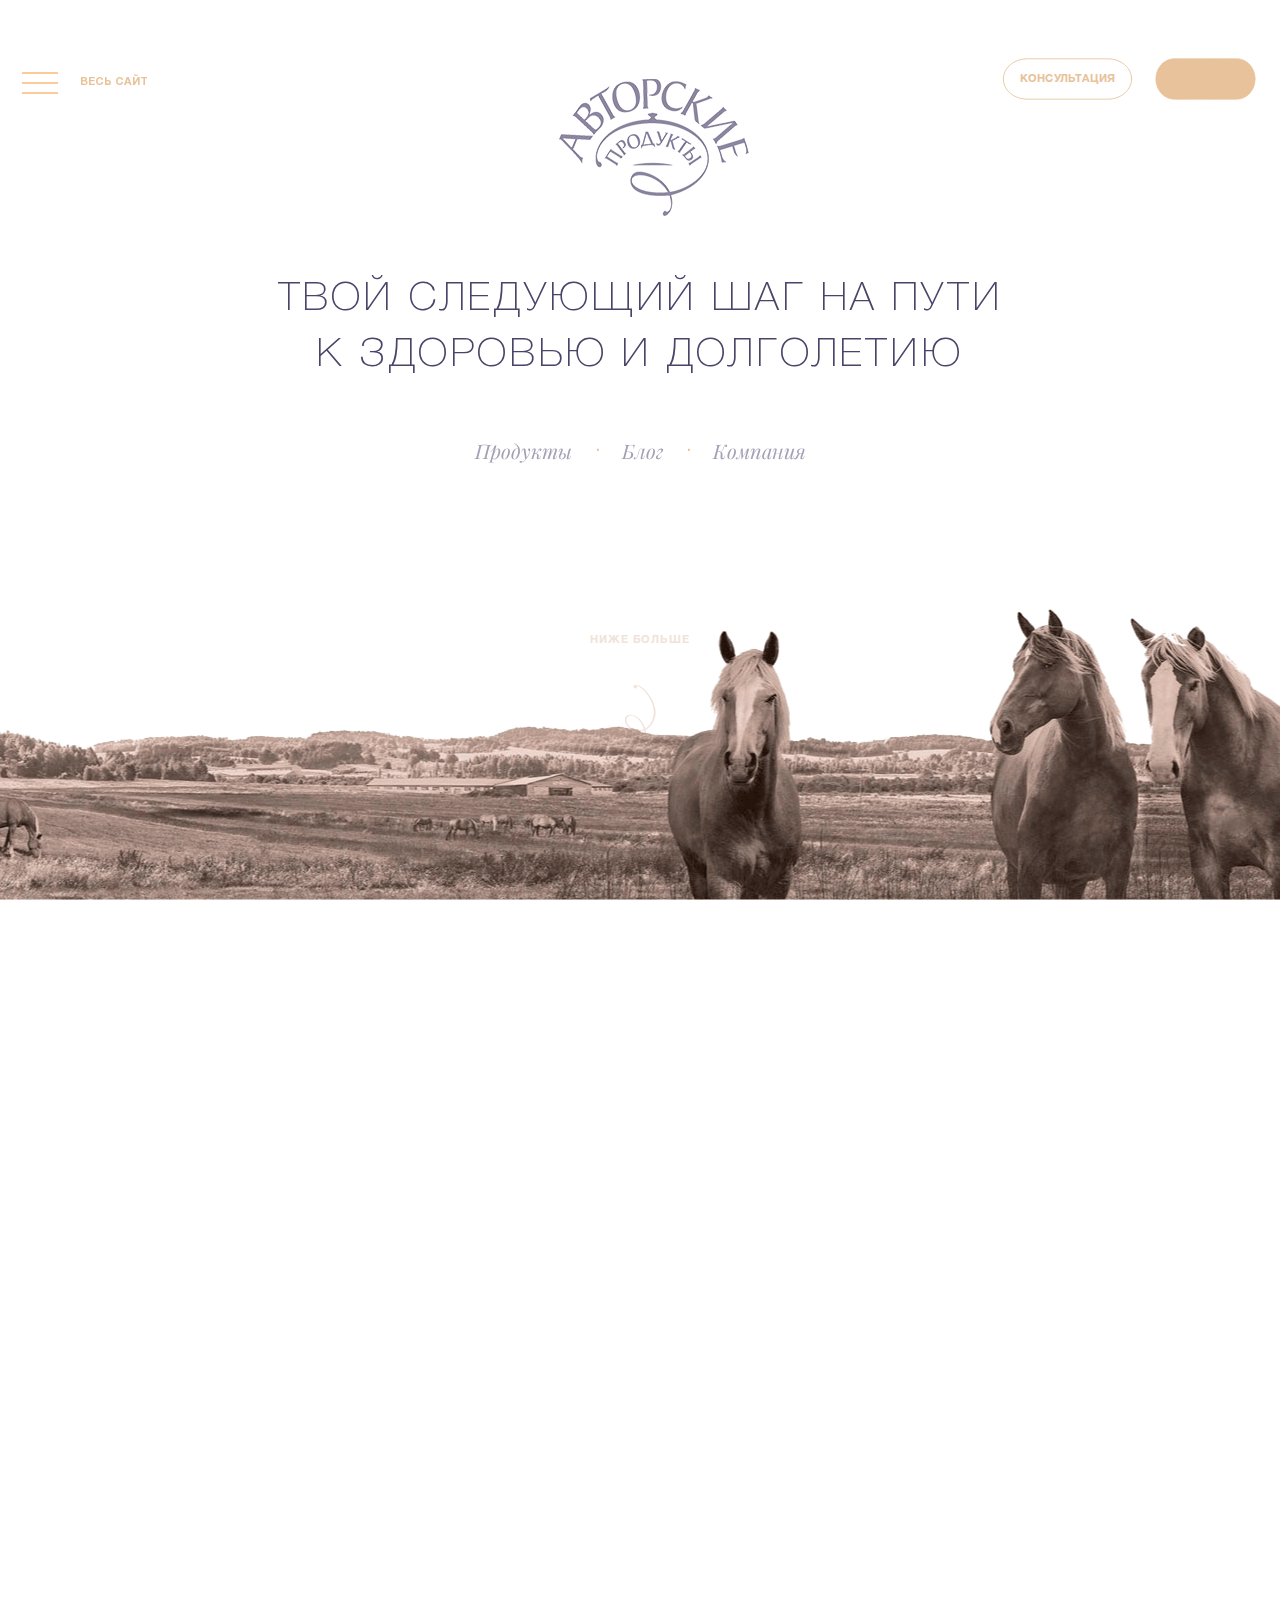
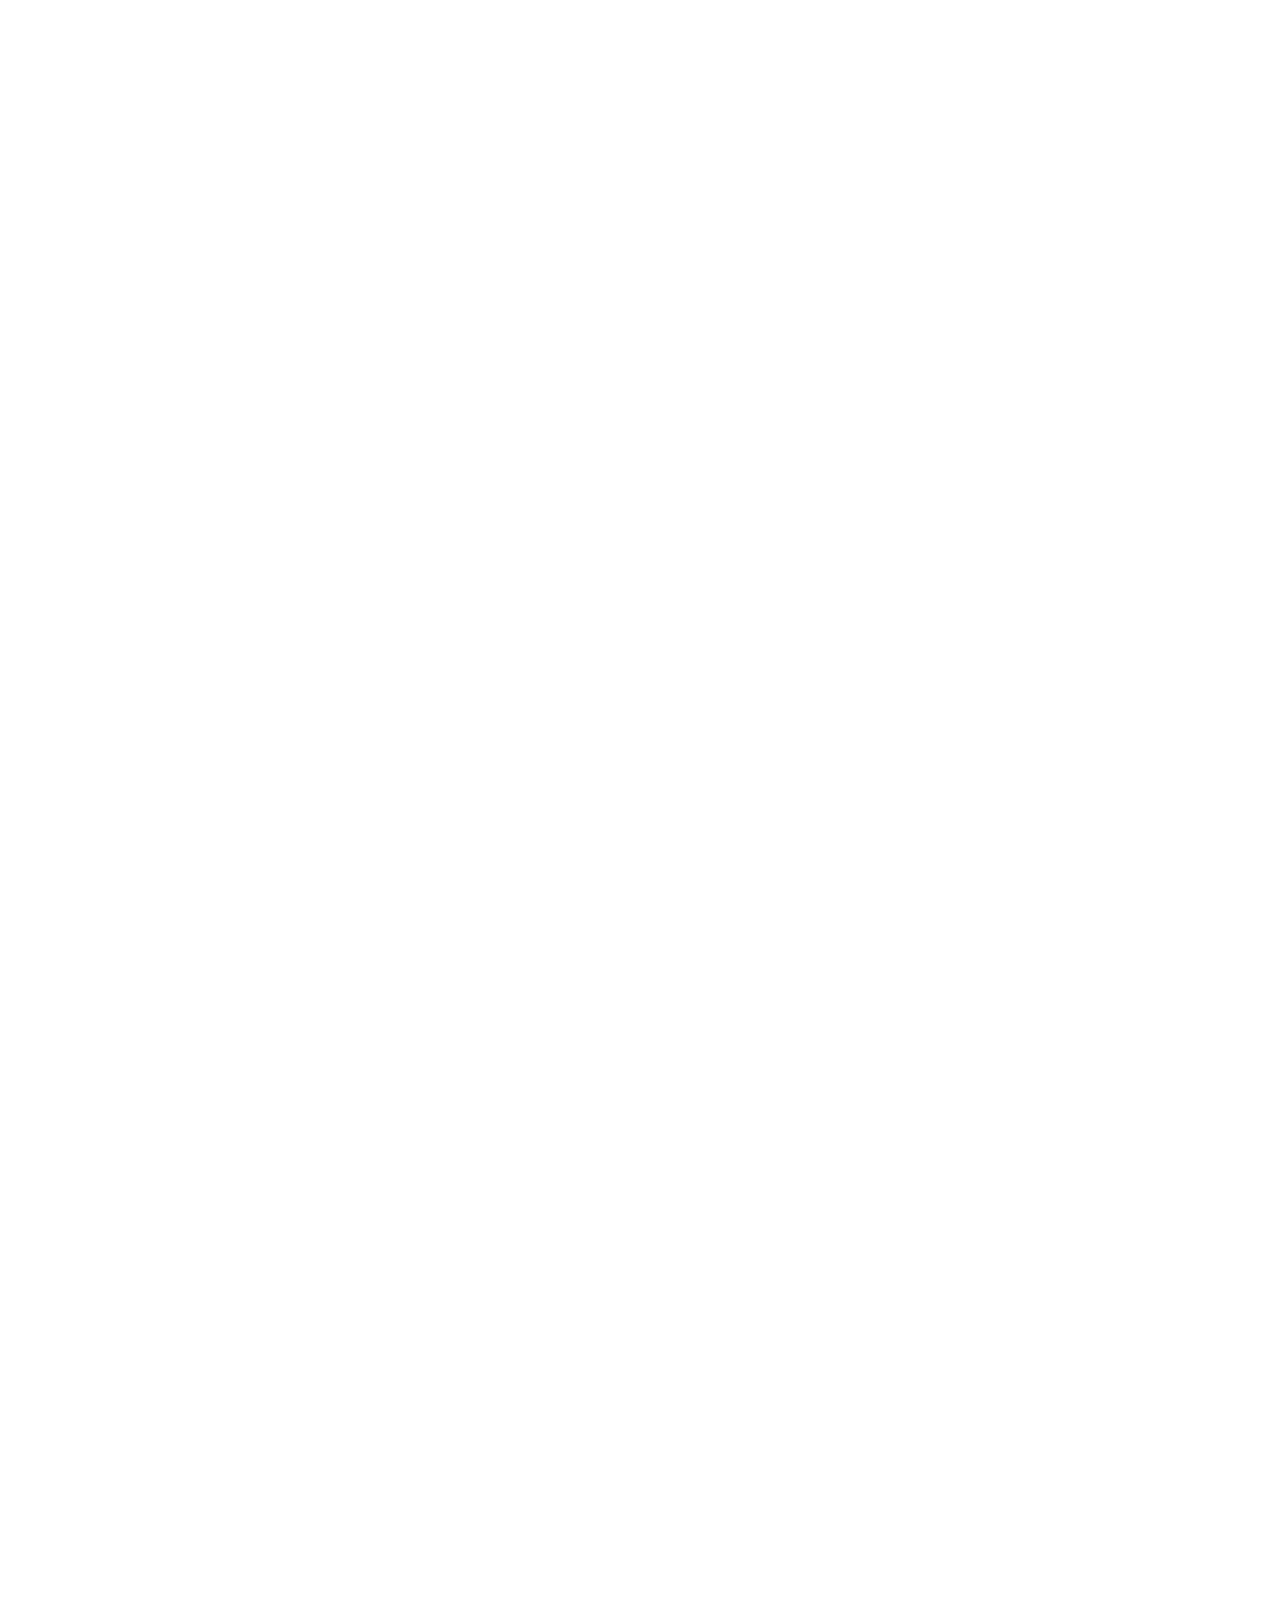
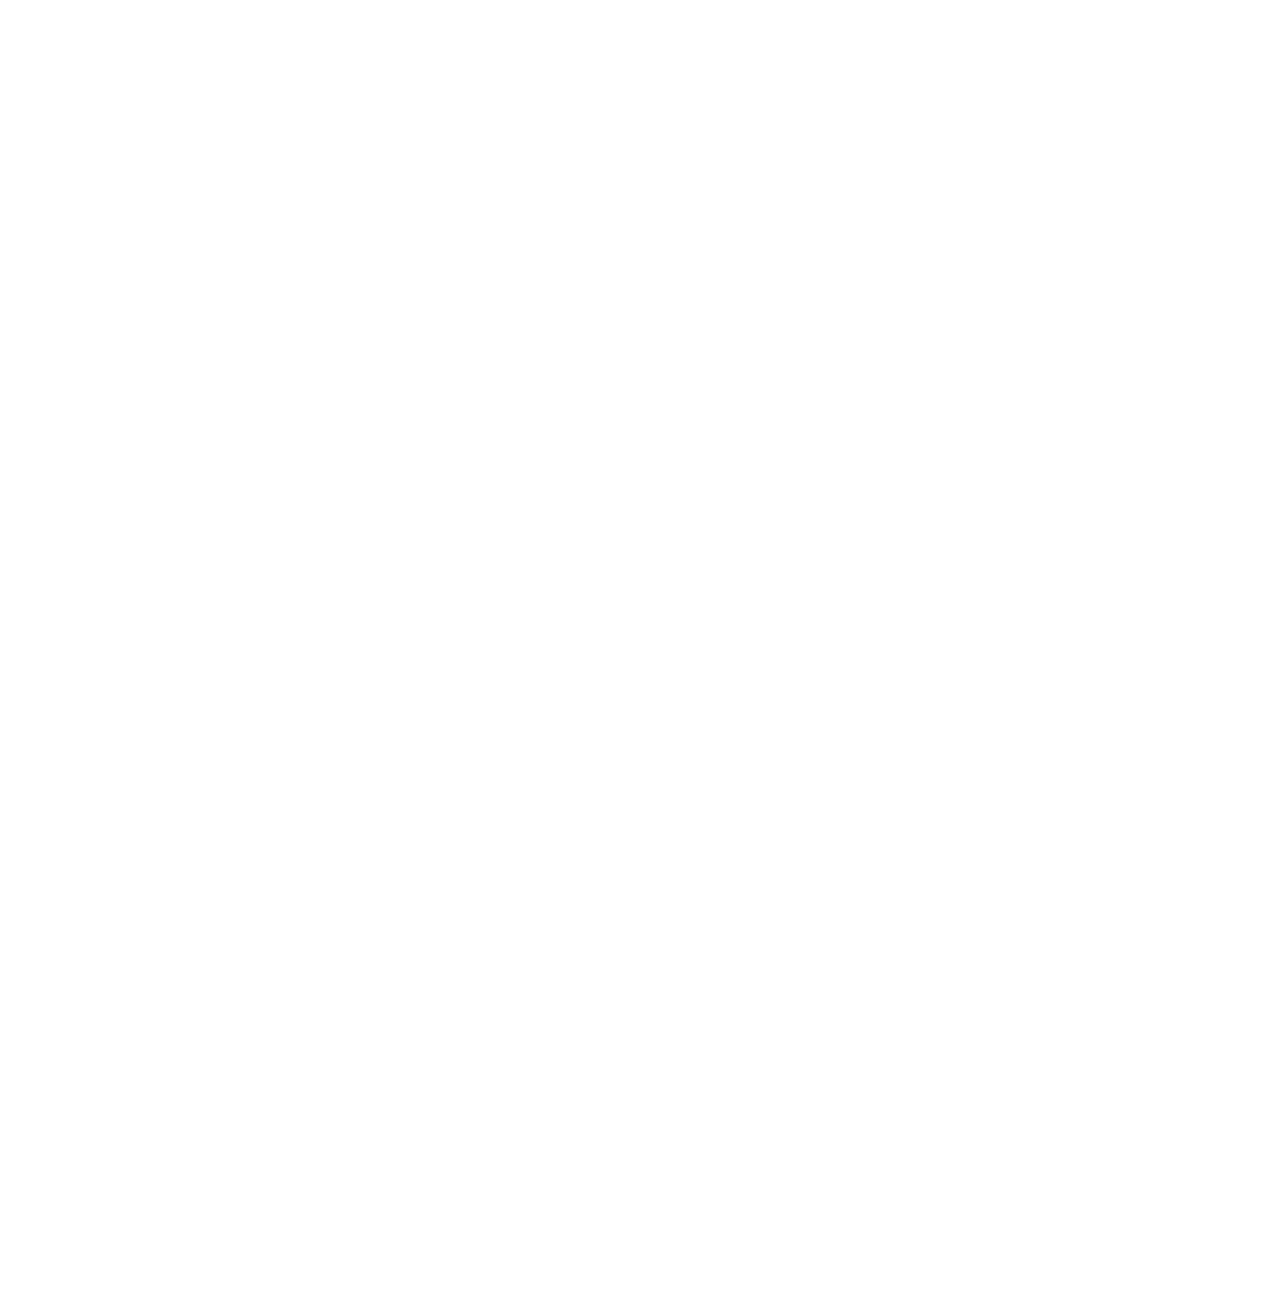
==== commit 83b79c3d: "768 done" ====
--- a/index.html
+++ b/index.html
@@ -33,8 +33,22 @@
 			<a href="#main" class="logo"><img src="img/logo.png" alt="logo"></a>
 			<div class="header__bl onright">
 				<div class="button-wrap">
-					<button class="button" type="button">Консультация</button>
-					<button class="button is-peach" type="button">Заказать</button>
+					<button class="button button--line button--effect-1">
+						<span class="morph-shape" data-morph-active="M286.5,62.5c0,27.891-22.609,50.5-50.5,50.5c0,0-64.355-6-86-6c-21.645,0-86,6-86,6c-27.891,0-50.5-22.609-50.5-50.5l0,0C13.5,34.609,36.109,12,64,12c0,0,64.355,6,86,6c21.645,0,86-6,86-6C263.891,12,286.5,34.609,286.5,62.5L286.5,62.5z">
+							<svg width="100%" height="100%" viewBox="0 0 300 125" preserveAspectRatio="none">
+								<path d="M286.5,62.5c0,27.891-22.609,50.5-50.5,50.5c0,0-64.355,0-86,0c-21.645,0-86,0-86,0c-27.891,0-50.5-22.609-50.5-50.5l0,0C13.5,34.609,36.109,12,64,12c0,0,64.355,0,86,0c21.645,0,86,0,86,0C263.891,12,286.5,34.609,286.5,62.5L286.5,62.5z"/>
+							</svg>
+						</span>
+						<span class="button__text">Консультация</span>
+					</button>
+					<button class="button button--fill button--effect-1">
+						<span class="morph-shape" data-morph-active="M286.5,62.5c0,27.891-22.609,50.5-50.5,50.5c0,0-64.355-6-86-6c-21.645,0-86,6-86,6c-27.891,0-50.5-22.609-50.5-50.5l0,0C13.5,34.609,36.109,12,64,12c0,0,64.355,6,86,6c21.645,0,86-6,86-6C263.891,12,286.5,34.609,286.5,62.5L286.5,62.5z">
+							<svg width="100%" height="100%" viewBox="0 0 300 125" preserveAspectRatio="none">
+								<path d="M286.5,62.5C286.5,90.39099999999999,263.891,113,236,113C236,113,171.64499999999998,113,150,113C128.355,113,64,113,64,113C36.109,113,13.5,90.39099999999999,13.5,62.5C13.5,62.5,13.5,62.5,13.5,62.5C13.5,34.609,36.109,12,64,12C64,12,128.35500000000002,12,150,12C171.645,12,236,12,236,12C263.891,12,286.5,34.609,286.5,62.5C286.5,62.5,286.5,62.5,286.5,62.5C286.5,62.5,286.5,62.5,286.5,62.5"></path>
+							<desc>Created with Snap</desc><defs></defs></svg>
+						</span>
+						<span class="button__text">Заказать</span>
+					</button>
 				</div>
 			</div>
 		</div>
@@ -60,32 +74,35 @@
 				<div class="slick-product">
 					<div class="product__slide">
 						<div class="product__img onleft">
+							<p class="product__ttl">Кобылье молоко и кумыс</p>
 							<img src="img/package.jpg" alt="">
 						</div>
 						<div class="product__txt onright">
 							<p class="product__ttl">Кобылье молоко и кумыс</p>
-							<p>Натуральное терапевтическое средство, рекомендованное для повышения иммунной защиты организма, нормализации обмена веществ, лечения расстройств ЖКТ и кожных заболеваний.</p>
-							<a href="#" class="button is-orange">Терапевтические свойства</a>
+							<p class="product__p">Натуральное терапевтическое средство, рекомендованное для повышения иммунной защиты организма, нормализации обмена веществ, лечения расстройств ЖКТ и кожных заболеваний.</p>
+							<div class="button is-orange"><a href="#">Терапевтические свойства</a></div>
 						</div>
 					</div>
 					<div class="product__slide">
 						<div class="product__img onleft">
+							<p class="product__ttl">Кобылье молоко и кумыс</p>
 							<img src="img/package.jpg" alt="">
 						</div>
 						<div class="product__txt onright">
 							<p class="product__ttl">Кобылье молоко и кумыс</p>
-							<p>Натуральное терапевтическое средство, рекомендованное для повышения иммунной защиты организма, нормализации обмена веществ, лечения расстройств ЖКТ и кожных заболеваний.</p>
-							<a href="#" class="button is-orange">Терапевтические свойства</a>
+							<p class="product__p">Натуральное терапевтическое средство, рекомендованное для повышения иммунной защиты организма, нормализации обмена веществ, лечения расстройств ЖКТ и кожных заболеваний.</p>
+							<div class="button is-orange"><a href="#">Терапевтические свойства</a></div>
 						</div>
 					</div>
 					<div class="product__slide">
 						<div class="product__img onleft">
+							<p class="product__ttl">Кобылье молоко и кумыс</p>
 							<img src="img/package.jpg" alt="">
 						</div>
 						<div class="product__txt onright">
 							<p class="product__ttl">Кобылье молоко и кумыс</p>
-							<p>Натуральное терапевтическое средство, рекомендованное для повышения иммунной защиты организма, нормализации обмена веществ, лечения расстройств ЖКТ и кожных заболеваний.</p>
-							<a href="#" class="button is-orange">Терапевтические свойства</a>
+							<p class="product__p">Натуральное терапевтическое средство, рекомендованное для повышения иммунной защиты организма, нормализации обмена веществ, лечения расстройств ЖКТ и кожных заболеваний.</p>
+							<div class="button is-orange"><a href="#">Терапевтические свойства</a></div>
 						</div>
 				  	</div>
 				</div>
@@ -195,6 +212,16 @@
 			</div>
 		</div>
 	</div>
+	<!-- end fullpage  -->
+	<!-- begin footer  -->
+	<footer class="footer is-fixed">
+		<div class="footer__in">
+			<p class="footer__copy">© 2014, «БелКумысПром»</p>
+			<p class="footer__made">Разработка сайта: <a href="#">Flex Media</a></p>
+			<button class="button is-peach" type="button">Наверх</button>
+		</div>
+	</footer>
+	<!-- end footer -->
 </div>
 <!-- END out-->
 <div class="bg-wrap">
--- a/css/screen.css
+++ b/css/screen.css
@@ -28,6 +28,8 @@
 @font-face { font-family: HelveticaNeueCyrUltraLight; src: url("fonts/HelveticaNeueCyrUltraLight.eot"); src: url("fonts/HelveticaNeueCyrUltraLight.eot?#iefix") format("embedded-opentype"), url("fonts/HelveticaNeueCyrUltraLight.woff2") format("woff2"), url("fonts/HelveticaNeueCyrUltraLight.woff") format("woff"), url("fonts/HelveticaNeueCyrUltraLight.ttf") format("truetype"); font-weight: normal; font-style: normal; }
 body { font-size: 13px; line-height: 1.4; background: white; font-family: "HelveticaNeueCyrRoman", Helvetica, sans-serif; }
 
+.out { min-width: 320px; }
+
 a { text-decoration: none; }
 
 h1, h2, h3, h4, h5, h6, strong { font-weight: normal; }
@@ -56,8 +58,15 @@
 .button:hover { color: #f0d6bc; border-color: #f0d6bc; -moz-transition: all 0.3s ease; -o-transition: all 0.3s ease; -webkit-transition: all 0.3s ease; transition: all 0.3s ease; }
 .button.is-peach { background: #e8c29a; color: white; }
 .button.is-peach:hover { background: #e0b686; }
-.button.is-orange { background: #f89a36; color: white; border: none; }
+.button.is-orange { background: #f89a36; color: white; border: none; text-align: center; }
+.button.is-orange a { color: white; }
 .button.is-orange:hover { background: #ef7e07; }
+.button .morph-shape { position: absolute; width: 100%; height: 100%; top: 0; left: 0; }
+.button.button--line { height: 50px; position: relative; border: none; }
+.button.button--line svg { fill: none; stroke: #e8c29a; stroke-width: 2px; stroke-linecap: round; }
+.button.button--fill { height: 50px; position: relative; border: none; }
+.button.button--fill svg { fill: #e8c29a; stroke: #e8c29a; stroke-width: 2px; stroke-linecap: round; }
+.button.button--fill .button__text { color: white; }
 
 .menu-button { position: relative; display: block; background: none; outline: none; border: none; -webkit-tap-highlight-color: transparent; -webkit-tap-highlight-color: transparent; }
 .menu-button .morph-shape { display: inline-block; vertical-align: middle; width: 40px; height: 40px; }
@@ -79,8 +88,9 @@
 @media only screen and (max-width: 768px), (max-height: 685px) { .bg-wrap .bg { position: static; height: 291px; background-attachment: inherit; -moz-transition: all 0s ease; -o-transition: all 0s ease; -webkit-transition: all 0s ease; transition: all 0s ease; }
   .bg-wrap .bg.position { background-position: center bottom; } }
 .bg-wrap .more { display: block; position: absolute; left: 0; right: 0; bottom: 28%; }
-.bg-wrap .more:before { top: -130px; margin-left: -31px; background: url('../img/icons-s6f381613d7.png') 0 -30px no-repeat; width: 62px; height: 294px; }
+.bg-wrap .more:before { top: -130px; margin-left: -31px; background: url('../img/icons-s9a9f359293.png') 0 -88px no-repeat; width: 62px; height: 294px; }
 .bg-wrap .more span { padding: 25px 0; }
+@media only screen and (max-width: 1280px) { .bg-wrap .more:before { top: 52px; left: 50%; margin-left: -15.5px; background: url('../img/icons-s9a9f359293.png') 0 -392px no-repeat; width: 31px; height: 147px; } }
 @media only screen and (max-width: 768px), (max-height: 685px) { .bg-wrap { position: static; }
   .bg-wrap .more { display: none; } }
 
@@ -100,46 +110,64 @@
   .header .header__link { display: none; }
   .header .logo { top: 50px; } }
 
-.logo { position: absolute; top: 25px; left: 50%; margin-left: -81px; -moz-transition: -moz-transform 0.8s ease; -o-transition: -o-transform 0.8s ease; -webkit-transition: -webkit-transform 0.8s ease; transition: transform 0.8s ease; }
-.logo.small { -moz-transform: scale(0.53) translateY(-125px) translateX(-30px); -ms-transform: scale(0.53) translateY(-125px) translateX(-30px); -webkit-transform: scale(0.53) translateY(-125px) translateX(-30px); transform: scale(0.53) translateY(-125px) translateX(-30px); }
-@media only screen and (max-width: 768px), (max-height: 650px) { .logo { -moz-transform: scale(0.53) translateY(-125px); -ms-transform: scale(0.53) translateY(-125px); -webkit-transform: scale(0.53) translateY(-125px); transform: scale(0.53) translateY(-125px); } }
-
-.more { display: none; position: relative; text-align: center; font-size: 11px; text-transform: uppercase; color: #f0e3d9; letter-spacing: 0.08em; z-index: 0; font-family: "HelveticaNeueCyrBold", Helvetica, sans-serif; -moz-transition: bottom 0.9s ease; -o-transition: bottom 0.9s ease; -webkit-transition: bottom 0.9s ease; transition: bottom 0.9s ease; }
-.more:before { content: ""; position: absolute; top: 52px; left: 50%; margin-left: -15.5px; background: url('../img/icons-s6f381613d7.png') 0 -334px no-repeat; width: 31px; height: 147px; }
+.logo { position: absolute; top: 25px; left: 50%; margin-left: -81px; }
+.logo img { -moz-transition: all 0.7s ease; -o-transition: all 0.7s ease; -webkit-transition: all 0.7s ease; transition: all 0.7s ease; }
+.logo:before { content: ""; position: absolute; left: 50%; margin-left: -50px; width: 100px; height: 74px; background: url(../img/logo-small.png) no-repeat; filter: progid:DXImageTransform.Microsoft.Alpha(Opacity=0); opacity: 0; -moz-transition: opacity 0.8s ease; -o-transition: opacity 0.8s ease; -webkit-transition: opacity 0.8s ease; transition: opacity 0.8s ease; }
+.logo.small img { filter: progid:DXImageTransform.Microsoft.Alpha(Opacity=0); opacity: 0; -moz-transform: scale(0.53) translateY(-50px); -ms-transform: scale(0.53) translateY(-50px); -webkit-transform: scale(0.53) translateY(-50px); transform: scale(0.53) translateY(-50px); }
+.logo.small:before { filter: progid:DXImageTransform.Microsoft.Alpha(enabled=false); opacity: 1; }
+@media only screen and (max-width: 768px), (max-height: 685px) { .logo img { filter: progid:DXImageTransform.Microsoft.Alpha(Opacity=0); opacity: 0; -moz-transform: scale(0.53) translateY(-50px); -ms-transform: scale(0.53) translateY(-50px); -webkit-transform: scale(0.53) translateY(-50px); transform: scale(0.53) translateY(-50px); }
+  .logo:before { filter: progid:DXImageTransform.Microsoft.Alpha(enabled=false); opacity: 1; } }
+
+.more { display: none; position: relative; text-align: center; font-size: 11px; text-transform: uppercase; color: #f0e3d9; letter-spacing: 0.08em; z-index: 0; font-family: "HelveticaNeueCyrBold", Helvetica, sans-serif; -moz-transition: all 0.9s ease; -o-transition: all 0.9s ease; -webkit-transition: all 0.9s ease; transition: all 0.9s ease; }
+.more:before { content: ""; position: absolute; top: 52px; left: 50%; margin-left: -15.5px; background: url('../img/icons-s9a9f359293.png') 0 -392px no-repeat; width: 31px; height: 147px; }
 .more span { position: relative; padding: 20px 0; background: white; -moz-transition: opacity 0.5s ease; -o-transition: opacity 0.5s ease; -webkit-transition: opacity 0.5s ease; transition: opacity 0.5s ease; }
 .more.is-hidden { bottom: 6%; }
 .more.is-hidden span { filter: progid:DXImageTransform.Microsoft.Alpha(Opacity=0); opacity: 0; }
-@media only screen and (max-width: 768px), (max-height: 685px) { .more { display: block; } }
+.more.is-none { filter: progid:DXImageTransform.Microsoft.Alpha(Opacity=0); opacity: 0; }
 
 .section { max-width: 1500px; margin: 0 auto; padding-top: 60px; -moz-box-sizing: border-box; -webkit-box-sizing: border-box; box-sizing: border-box; }
+.section:after { display: none; content: ""; position: absolute; left: 50%; bottom: -125px; margin-left: -15.5px; background: url(../img/icons/small-curve.png) no-repeat; width: 31px; height: 100px; }
 .section__in { max-width: 1080px; margin: 0 auto; padding-top: 16.5%; }
 .section__in.small-pad { padding-top: 105px; }
 .section .nav { margin-top: 5%; }
 .section .more { padding-top: 17%; }
 @media only screen and (max-width: 768px) { .section { padding: 0 25px; }
   .section:first-child .section__in { padding-top: 170px; }
-  .section .section__in { padding-top: 130px; }
-  .section .more { padding-top: 125px; } }
+  .section .section__in { padding-top: 150px; } }
+@media only screen and (max-width: 768px), (max-height: 685px) { .section { position: relative; }
+  .section:after { display: block; }
+  .section:first-child:after, .section:last-child:after { display: none; }
+  .section .more { display: block; padding-top: 125px; } }
 
 .nav { font-size: 0; }
 .nav li { position: relative; display: inline-block; padding: 0 25px; }
 .nav li:after { content: "\00B7"; position: absolute; top: 50%; left: 100%; margin: -14px 0 0 -2px; font-size: 20px; color: #e8c29a; }
 .nav li:last-child:after { display: none; }
-.nav__link { font-size: 20px; color: #8e88a3; font-family: "Playfair Display", serif; font-style: italic; }
-@media only screen and (max-width: 768px) { .nav__link { font-size: 14px; } }
+.nav__link { font-size: 20px; color: #8e88a3; filter: progid:DXImageTransform.Microsoft.Alpha(Opacity=80); opacity: 0.8; font-family: "Playfair Display", serif; font-style: italic; }
+.nav__link:hover { filter: progid:DXImageTransform.Microsoft.Alpha(enabled=false); opacity: 1; }
+@media only screen and (max-width: 768px) { .nav { margin-top: 30px; }
+  .nav li { padding: 0 15px; }
+  .nav .nav__link { font-size: 14px; } }
 
 .slick-product { margin-top: 40px; }
 .slick-product .product__slide { *zoom: 1; }
 .slick-product .product__slide:after { content: " "; display: table; clear: both; }
 .slick-product .product__img { width: 50%; }
+.slick-product .product__img .product__ttl { display: none; text-align: center; font-size: 24px; }
 .slick-product .product__txt { width: 50%; padding: 20px 5% 0; color: #8e88a3; -moz-box-sizing: border-box; -webkit-box-sizing: border-box; box-sizing: border-box; }
 .slick-product .product__txt .button { margin-top: 35px; text-transform: uppercase; letter-spacing: 0.1em; }
-.slick-product .product__txt p { letter-spacing: 0.03em; }
+.slick-product .product__p { line-height: 24px; letter-spacing: 0.03em; }
 .slick-product .product__ttl { margin-bottom: 30px; padding-top: 20px; font-size: 40px; color: #4c4369; line-height: 1.25; font-family: "Playfair Display", serif; }
 .slick-product .slick-dots { text-align: left; top: 50%; left: 10px; right: inherit; bottom: inherit; -moz-transform: translateY(-50%); -ms-transform: translateY(-50%); -webkit-transform: translateY(-50%); transform: translateY(-50%); }
 .slick-product .slick-dots li { display: block; padding: 11px 0; }
 .slick-product .slick-dots li button { width: 8px; height: 8px; background: #f0e3d9; -moz-box-shadow: none; -webkit-box-shadow: none; box-shadow: none; }
 .slick-product .slick-dots li.slick-active button { background: #8e88a3; }
+@media only screen and (max-width: 768px) { .slick-product .product__img, .slick-product .product__txt { float: none; width: 100%; }
+  .slick-product .product__img img { margin: 0 auto; }
+  .slick-product .product__img .product__ttl { display: block; }
+  .slick-product .product__txt { padding: 20px 0 0; font-size: 12px; }
+  .slick-product .product__txt .button { display: block; max-width: 260px; margin: 35px auto 0; }
+  .slick-product .product__ttl { display: none; } }
 
 .blog { font-size: 0; margin-top: 42px; }
 .blog__item { text-align: center; height: 370px; padding: 22px 0; text-align: left; vertical-align: top; -moz-box-sizing: border-box; -webkit-box-sizing: border-box; box-sizing: border-box; }
@@ -148,7 +176,7 @@
 .blog__img img { width: 100%; height: 100%; }
 .blog__txt { height: 85px; margin-bottom: 10px; color: #4c4369; overflow: hidden; line-height: 1.6; font-family: "Playfair Display", serif; }
 .blog__date { color: #e8c29a; font-size: 13px; font-family: "HelveticaNeueCyrLight", Helvetica, sans-serif; }
-.blog__btn { display: block; margin-top: 43px; }
+.blog__btn { display: block; margin-top: 23px; }
 .blog.slick-slider .slick-prev { left: 10px; }
 .blog.slick-slider .slick-prev:before { content: ""; background: url("../img/svg/prev.svg") no-repeat 0 0; -moz-background-size: 14px 33px; -o-background-size: 14px 33px; -webkit-background-size: 14px 33px; background-size: 14px 33px; width: 14px; height: 33px; display: inline-block; }
 .blog.slick-slider .slick-next { right: 10px; }
@@ -163,9 +191,14 @@
 .about__bl { position: relative; margin-top: 4%; padding: 0 5%; *zoom: 1; }
 .about__bl:after { content: " "; display: table; clear: both; }
 .about__bl:before { content: ""; position: absolute; top: -30px; left: 50%; margin-left: -132px; width: 264px; height: 339px; background: url(../img/history.png) 0 0 no-repeat; z-index: -1; }
-.about__txt { max-width: 450px; padding-top: 20px; font-size: 13px; color: #8e88a3; line-height: 2; -moz-box-sizing: border-box; -webkit-box-sizing: border-box; box-sizing: border-box; }
+.about__txt { width: 50%; max-width: 450px; padding-top: 20px; font-size: 13px; color: #8e88a3; line-height: 2; -moz-box-sizing: border-box; -webkit-box-sizing: border-box; box-sizing: border-box; }
 .about__txt:first-child { padding-right: 20px; }
 .about__btn { margin-top: 8%; text-align: center; }
+@media only screen and (max-width: 1280px), (max-height: 650px) { .about .about__bl:before { top: -60px; -moz-transform: scale(0.7); -ms-transform: scale(0.7); -webkit-transform: scale(0.7); transform: scale(0.7); }
+  .about .about__txt { font-size: 12px; } }
+@media only screen and (max-width: 768px) { .about .about__bl:before { display: none; }
+  .about .about__ttl { font-size: 24px; }
+  .about .about__txt { float: none; width: 100%; margin: 0 auto; padding-right: 0; text-align: center; } }
 
 .all { margin-top: 50px; text-align: center; font-size: 0; }
 .all__list { display: inline-block; width: 25%; max-width: 235px; padding: 0 3%; text-align: left; vertical-align: top; -moz-box-sizing: border-box; -webkit-box-sizing: border-box; box-sizing: border-box; }
@@ -174,7 +207,13 @@
 .all__list li:first-child a { font-size: 18px; color: #4c4369; }
 .all__list a { display: inline-block; text-decoration: underline; font-size: 16px; color: #deb78e; font-family: "Playfair Display", serif; -moz-transition: all 0.3s ease; -o-transition: all 0.3s ease; -webkit-transition: all 0.3s ease; transition: all 0.3s ease; }
 .all__list a:hover { text-decoration: none; }
-@media only screen and (max-width: 768px) { .all .all__list { width: 100%; display: block; margin: 0 auto 20px; text-align: center; } }
+@media only screen and (max-width: 768px) { .all .all__list { width: 100%; display: block; margin: 0 auto 45px; text-align: center; } }
+
+.footer.is-fixed { position: fixed; left: 0; right: 0; bottom: 15%; padding: 0 20px; z-index: 9; filter: progid:DXImageTransform.Microsoft.Alpha(Opacity=0); opacity: 0; -moz-transition: all 0.3s ease; -o-transition: all 0.3s ease; -webkit-transition: all 0.3s ease; transition: all 0.3s ease; }
+.footer.is-fixed p { color: #4c4369; }
+.footer.is-fixed p a { color: #4c4369; }
+.footer.is-fixed p a:hover { text-decoration: underline; }
+.footer.is-fixed.is-visible { bottom: 20%; filter: progid:DXImageTransform.Microsoft.Alpha(enabled=false); opacity: 1; }
 
 .slick-slider { position: relative; display: block; box-sizing: border-box; -moz-box-sizing: border-box; -webkit-touch-callout: none; -webkit-user-select: none; -khtml-user-select: none; -moz-user-select: none; -ms-user-select: none; user-select: none; -ms-touch-action: pan-y; touch-action: pan-y; -webkit-tap-highlight-color: transparent; }
 
@@ -215,3 +254,81 @@
 .slick-dots li:before { display: none; }
 .slick-dots button { display: block; width: 6px; height: 6px; background: white; -moz-box-shadow: 0 1px 5px rgba(0, 0, 0, 0.25); -webkit-box-shadow: 0 1px 5px rgba(0, 0, 0, 0.25); box-shadow: 0 1px 5px rgba(0, 0, 0, 0.25); cursor: pointer; font: 0/0 a; text-shadow: none; color: transparent; border-radius: 50%; }
 .slick-dots button:hover { box-shadow: none; }
+
+.header .logo_inner { top: 0; width: 100px; margin-left: -50px; }
+.header .logo_inner img { width: 100%; }
+
+.breadcrumbs { font-size: 0; text-align: center; padding: 25px 0 50px; }
+.breadcrumbs li { display: inline-block; vertical-align: top; padding: 0 16px; position: relative; }
+.breadcrumbs li:first-child:before { display: none; }
+.breadcrumbs li:before { content: ""; position: absolute; top: 8px; left: 0; width: 3px; height: 3px; background-color: #e8c29a; -moz-border-radius: 50%; -webkit-border-radius: 50%; border-radius: 50%; }
+.breadcrumbs a { font-family: "Playfair Display", serif; font-style: italic; font-size: 13px; letter-spacing: 0.025em; color: #4c4369; filter: progid:DXImageTransform.Microsoft.Alpha(Opacity=70); opacity: 0.7; -moz-transition: opacity 0.3s; -o-transition: opacity 0.3s; -webkit-transition: opacity 0.3s; transition: opacity 0.3s; }
+.breadcrumbs a:hover { filter: progid:DXImageTransform.Microsoft.Alpha(enabled=false); opacity: 1; }
+
+.tags { font-size: 0; text-align: center; padding: 25px 0 0; }
+.tags li { display: inline-block; vertical-align: top; padding: 0 13px; }
+.tags a { font-family: "Playfair Display", serif; font-size: 16px; color: #8e88a3; -moz-transition: color 0.3s; -o-transition: color 0.3s; -webkit-transition: color 0.3s; transition: color 0.3s; }
+.tags a:hover, .tags a.is-active { color: #e8c29a; }
+
+.pages { font-size: 0; text-align: center; padding: 45px 0; }
+.pages li { display: inline-block; vertical-align: top; padding: 0 6px; }
+.pages a { font-family: "Playfair Display", serif; font-size: 18px; color: #8e88a3; -moz-transition: color 0.3s; -o-transition: color 0.3s; -webkit-transition: color 0.3s; transition: color 0.3s; }
+.pages a:hover, .pages a.is-active { color: #e8c29a; }
+
+.section.is-blog .blog__item { margin-bottom: 44px; }
+.section.is-blog .blog__in { -moz-transition: box-shadow 0.3s; -o-transition: box-shadow 0.3s; -webkit-transition: box-shadow 0.3s; transition: box-shadow 0.3s; }
+.section.is-blog .blog__in:hover { -moz-box-shadow: 0 1px 60px rgba(174, 158, 148, 0.5); -webkit-box-shadow: 0 1px 60px rgba(174, 158, 148, 0.5); box-shadow: 0 1px 60px rgba(174, 158, 148, 0.5); }
+
+.footer { padding: 180px 20px 45px; }
+.footer__in { *zoom: 1; text-align: center; max-width: 1500px; margin: 0 auto; }
+.footer__in:after { content: " "; display: table; clear: both; }
+.footer p { font-family: "HelveticaNeueCyrRoman", Helvetica, sans-serif; font-size: 13px; letter-spacing: 0.03em; padding: 10px 0; color: white; }
+.footer p a { color: white; }
+.footer__copy { float: left; text-align: left; }
+.footer__made { float: right; text-align: right; }
+.footer .button { margin: 0 10px; }
+
+.in-title { font-family: "Playfair Display", serif; line-height: 1.25; color: #4c4369; font-size: 40px; }
+
+.inner { max-width: 803px; padding: 0 20px; margin: 0 auto; }
+.inner p, .inner .inner__box { padding: 0 10%; }
+.inner__heading { font-family: "Playfair Display", serif; line-height: 1.25; color: #4c4369; }
+.inner .in-title { padding: 0 2% 25px 10%; }
+.inner__heading { padding: 0 8% 0 10%; font-size: 30px; margin-bottom: 45px; }
+.inner img { max-width: 100%; margin-bottom: 30px; }
+.inner p { font-family: "HelveticaNeueCyrLight", Helvetica, sans-serif; font-size: 16px; line-height: 1.75; letter-spacing: 0.03em; color: #8e88a3; margin-bottom: 30px; }
+.inner p b { font-family: "HelveticaNeueCyrRoman", Helvetica, sans-serif; font-weight: normal; }
+.inner blockquote { font-family: "Playfair Display", serif; font-style: italic; font-size: 24px; line-height: 1.5; color: #e8c29a; margin: 0 -10px 30px 0; }
+.inner__news { padding: 0 0 50px; }
+.inner__news p { margin-bottom: 10px; padding: 0 9% 0 10%; }
+.inner__news img { max-width: 300px; float: left; margin: 10px 35px 10px 0; }
+
+.back { display: inline-block; position: relative; padding: 4px 0 3px 46px; font-family: "HelveticaNeueCyrBold", Helvetica, sans-serif; font-size: 11px; text-transform: uppercase; color: #e8c29a; }
+.back:before { content: ""; position: absolute; top: 50%; left: 0; margin: -10px 0 0; background: url("../img/svg/back.svg") no-repeat 0 0; -moz-background-size: 33px 20px; -o-background-size: 33px 20px; -webkit-background-size: 33px 20px; background-size: 33px 20px; width: 33px; height: 20px; display: inline-block; }
+
+.gallery { margin-bottom: 55px; }
+.gallery__wrap { position: relative; text-align: center; }
+.gallery__slider { position: relative; }
+.gallery .slick-prev, .gallery .slick-next { position: absolute; top: 50%; margin-top: -11px; z-index: 200; }
+.gallery .slick-prev:before, .gallery .slick-next:before { display: none; }
+.gallery .slick-prev { background: url("../img/svg/arr-prev.svg") no-repeat 0 0; -moz-background-size: 49px 21px; -o-background-size: 49px 21px; -webkit-background-size: 49px 21px; background-size: 49px 21px; width: 49px; height: 21px; display: inline-block; left: -87px; }
+.gallery .slick-next { background: url("../img/svg/arr-next.svg") no-repeat 0 0; -moz-background-size: 49px 21px; -o-background-size: 49px 21px; -webkit-background-size: 49px 21px; background-size: 49px 21px; width: 49px; height: 21px; display: inline-block; right: -87px; }
+.gallery__pager { display: inline-block; vertical-align: top; font-family: "Playfair Display", serif; font-size: 18px; color: #8e88a3; position: relative; padding: 0 20px; }
+.gallery__prev, .gallery__next { position: absolute; top: 50%; }
+.gallery__prev { left: 0; background: url('../img/icons-s9a9f359293.png') 0 0 no-repeat; width: 10px; height: 19px; }
+.gallery__next { right: 0; background: url('../img/icons-s9a9f359293.png') 0 -29px no-repeat; width: 10px; height: 19px; }
+.gallery__current { font-size: 36px; }
+.gallery img { margin-bottom: 20px; }
+
+.share { font-size: 0; text-align: center; padding: 50px 0; }
+.share li { padding: 0 15px; display: inline-block; vertical-align: middle; }
+.share a { display: inline-block; }
+
+.number { position: relative; font-size: 0; }
+.number__input { display: inline-block; vertical-align: top; width: 35px; height: 35px; line-height: 35px; text-align: center; font-family: "HelveticaNeueCyrLight", Helvetica, sans-serif; font-size: 16px; color: #4c4369; border: 1px solid #c8c6cf; background: white; margin: 0 9px; }
+.number__plus, .number__minus { display: inline-block; vertical-align: top; width: 37px; height: 37px; color: #89859a; background: rgba(221, 218, 231, 0.5); position: relative; }
+.number__plus:before, .number__plus:after, .number__minus:before, .number__minus:after { position: absolute; content: ""; background: #89859a; }
+.number__plus:before, .number__minus:before { top: 18px; height: 1px; left: 11px; right: 11px; }
+.number__plus:after { top: 11px; bottom: 11px; left: 18px; width: 1px; }
+
+.order { max-width: 1024px; padding: 0 20px; margin: 0 auto; }
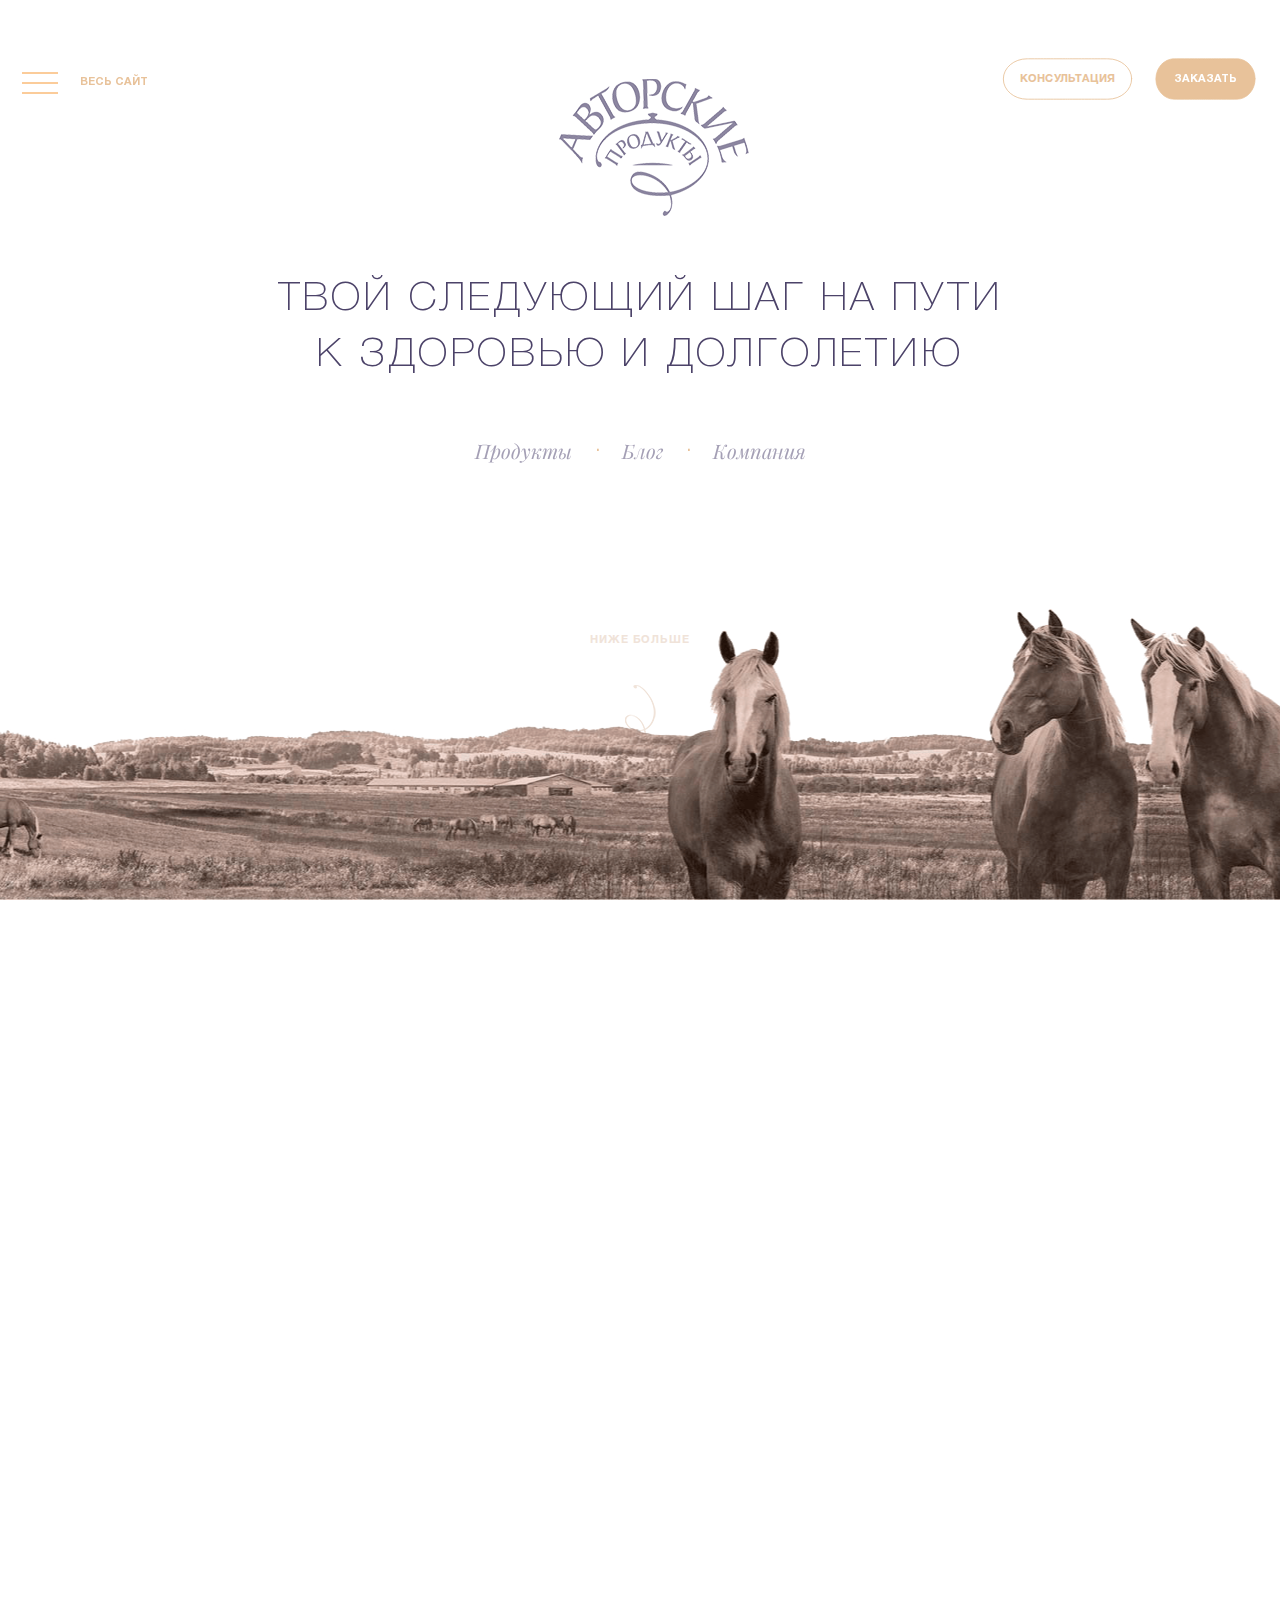
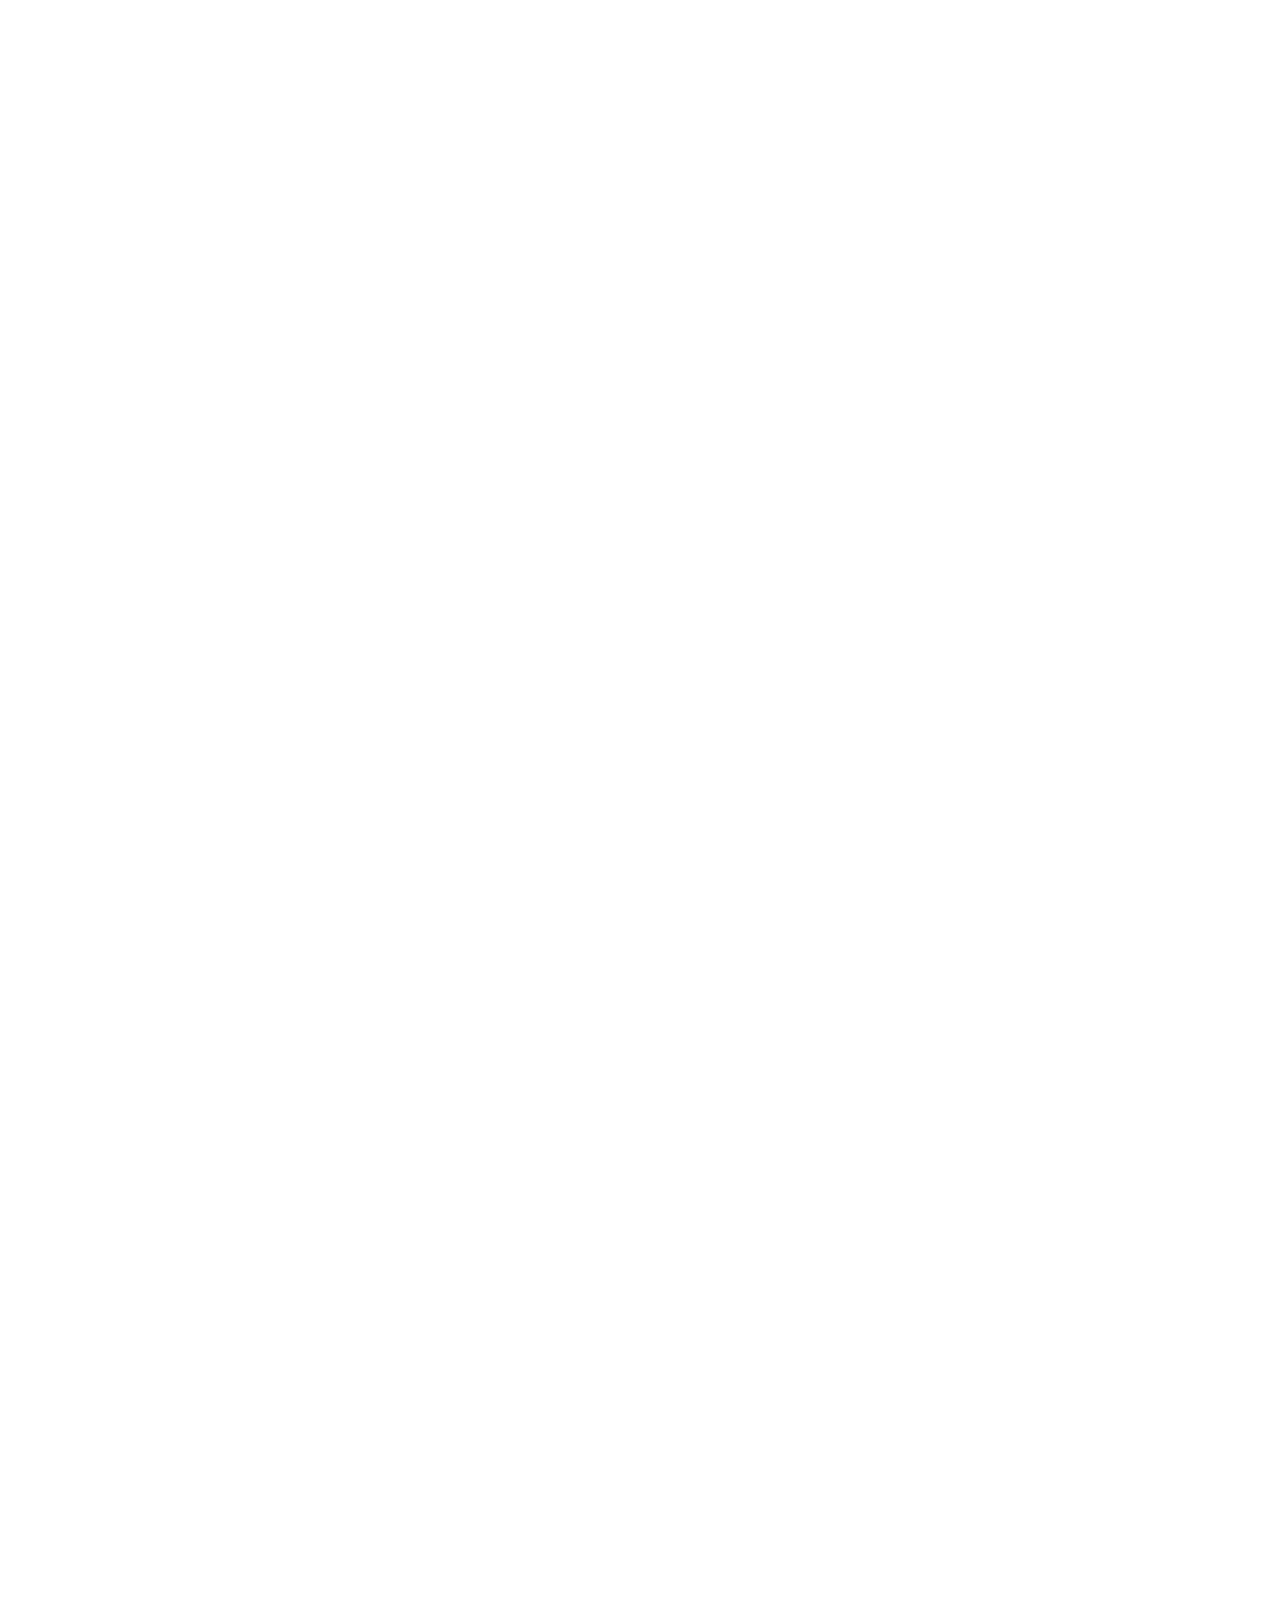
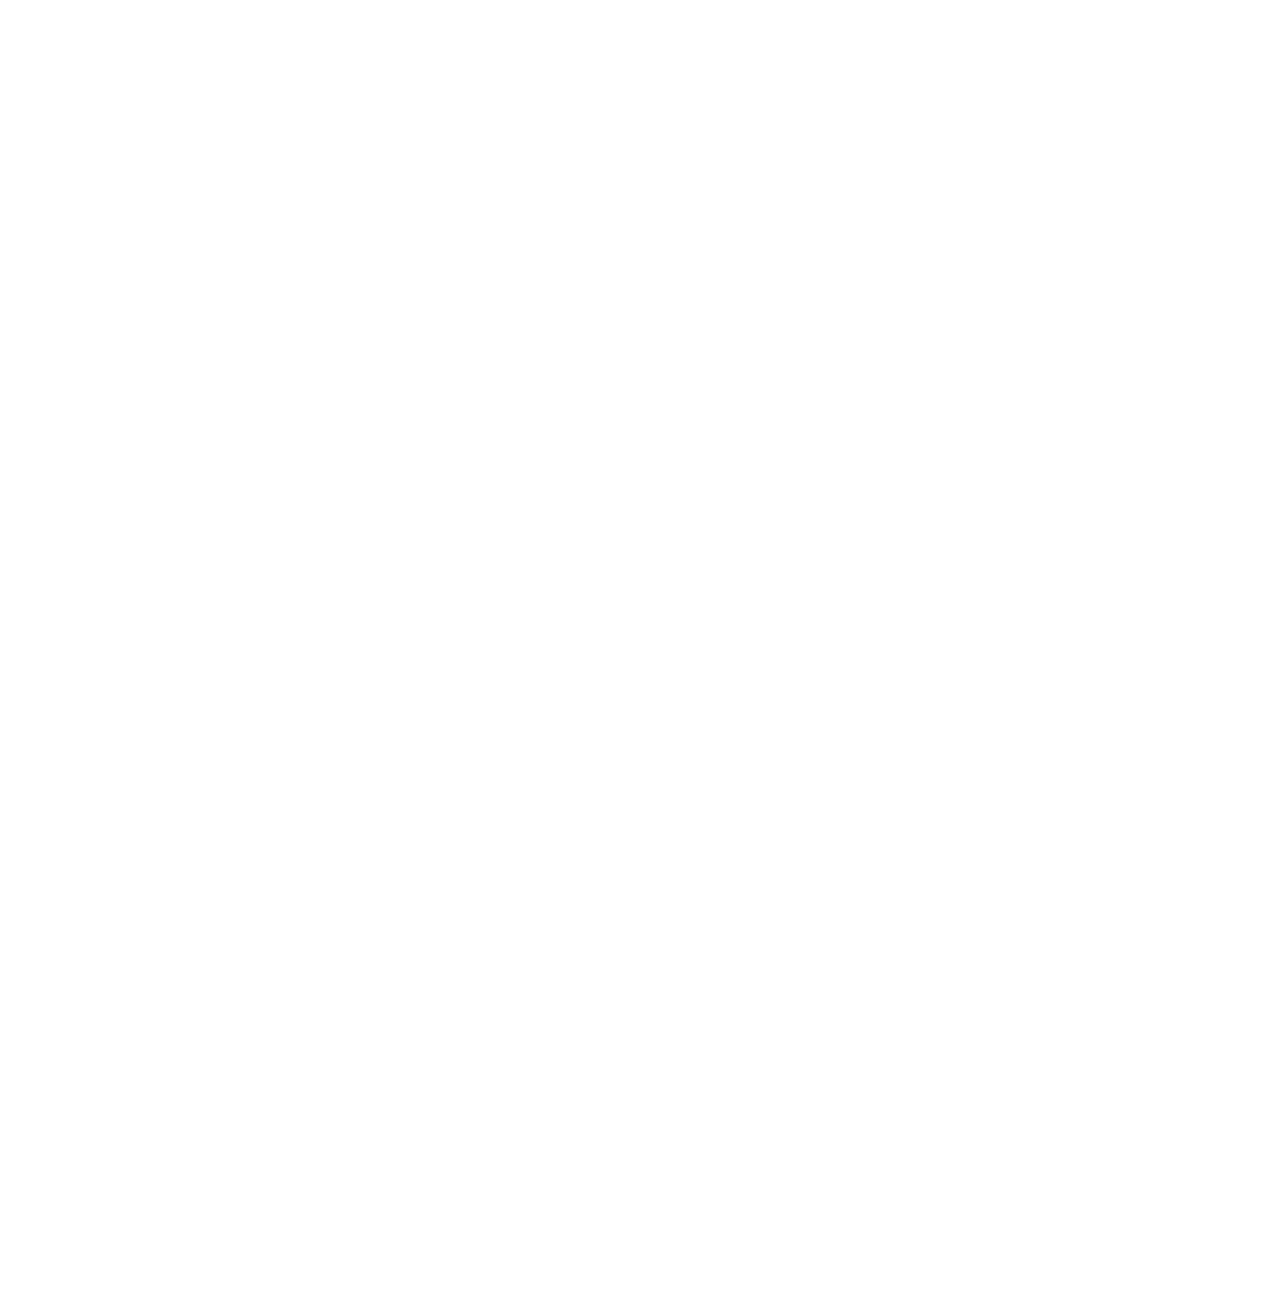
==== commit 0cc81c6e: "svg.js and popups added" ====
--- a/index.html
+++ b/index.html
@@ -113,7 +113,7 @@
 				<h2 class="h2">Наш блог</h2>
 				<h3 class="h3">Свежие события</h3>
 				<div class="txt-center">
-					<div class="blog">
+					<div class="blog js-blog">
 						<div class="blog__item">
 							<div class="blog__in">
 								<div class="blog__img">
@@ -222,12 +222,12 @@
 		</div>
 	</footer>
 	<!-- end footer -->
+	<div class="bg-wrap">
+		<div class="bg"></div>
+		<p class="more"><span>Ниже больше</span></p>
+	</div>
 </div>
 <!-- END out-->
-<div class="bg-wrap">
-	<div class="bg"></div>
-	<p class="more"><span>Ниже больше</span></p>
-</div>
 <!-- load scripts -->
 <script src="js/lib/head.js" data-headjs-load="js/init.js"></script>
 </body>
--- a/css/screen.css
+++ b/css/screen.css
@@ -66,7 +66,7 @@
 .button.button--line svg { fill: none; stroke: #e8c29a; stroke-width: 2px; stroke-linecap: round; }
 .button.button--fill { height: 50px; position: relative; border: none; }
 .button.button--fill svg { fill: #e8c29a; stroke: #e8c29a; stroke-width: 2px; stroke-linecap: round; }
-.button.button--fill .button__text { color: white; }
+.button.button--fill .button__text { position: relative; color: white; }
 
 .menu-button { position: relative; display: block; background: none; outline: none; border: none; -webkit-tap-highlight-color: transparent; -webkit-tap-highlight-color: transparent; }
 .menu-button .morph-shape { display: inline-block; vertical-align: middle; width: 40px; height: 40px; }
@@ -88,9 +88,9 @@
 @media only screen and (max-width: 768px), (max-height: 685px) { .bg-wrap .bg { position: static; height: 291px; background-attachment: inherit; -moz-transition: all 0s ease; -o-transition: all 0s ease; -webkit-transition: all 0s ease; transition: all 0s ease; }
   .bg-wrap .bg.position { background-position: center bottom; } }
 .bg-wrap .more { display: block; position: absolute; left: 0; right: 0; bottom: 28%; }
-.bg-wrap .more:before { top: -130px; margin-left: -31px; background: url('../img/icons-s9a9f359293.png') 0 -88px no-repeat; width: 62px; height: 294px; }
+.bg-wrap .more:before { top: -130px; margin-left: -31px; background: url('../img/icons-s49cc92050b.png') 0 -606px no-repeat; width: 62px; height: 294px; }
 .bg-wrap .more span { padding: 25px 0; }
-@media only screen and (max-width: 1280px) { .bg-wrap .more:before { top: 52px; left: 50%; margin-left: -15.5px; background: url('../img/icons-s9a9f359293.png') 0 -392px no-repeat; width: 31px; height: 147px; } }
+@media only screen and (max-width: 1280px) { .bg-wrap .more:before { top: 52px; left: 50%; margin-left: -15.5px; background: url('../img/icons-s49cc92050b.png') 0 -910px no-repeat; width: 31px; height: 147px; } }
 @media only screen and (max-width: 768px), (max-height: 685px) { .bg-wrap { position: static; }
   .bg-wrap .more { display: none; } }
 
@@ -119,7 +119,7 @@
   .logo:before { filter: progid:DXImageTransform.Microsoft.Alpha(enabled=false); opacity: 1; } }
 
 .more { display: none; position: relative; text-align: center; font-size: 11px; text-transform: uppercase; color: #f0e3d9; letter-spacing: 0.08em; z-index: 0; font-family: "HelveticaNeueCyrBold", Helvetica, sans-serif; -moz-transition: all 0.9s ease; -o-transition: all 0.9s ease; -webkit-transition: all 0.9s ease; transition: all 0.9s ease; }
-.more:before { content: ""; position: absolute; top: 52px; left: 50%; margin-left: -15.5px; background: url('../img/icons-s9a9f359293.png') 0 -392px no-repeat; width: 31px; height: 147px; }
+.more:before { content: ""; position: absolute; top: 52px; left: 50%; margin-left: -15.5px; background: url('../img/icons-s49cc92050b.png') 0 -910px no-repeat; width: 31px; height: 147px; }
 .more span { position: relative; padding: 20px 0; background: white; -moz-transition: opacity 0.5s ease; -o-transition: opacity 0.5s ease; -webkit-transition: opacity 0.5s ease; transition: opacity 0.5s ease; }
 .more.is-hidden { bottom: 6%; }
 .more.is-hidden span { filter: progid:DXImageTransform.Microsoft.Alpha(Opacity=0); opacity: 0; }
@@ -170,13 +170,14 @@
   .slick-product .product__ttl { display: none; } }
 
 .blog { font-size: 0; margin-top: 42px; }
-.blog__item { text-align: center; height: 370px; padding: 22px 0; text-align: left; vertical-align: top; -moz-box-sizing: border-box; -webkit-box-sizing: border-box; box-sizing: border-box; }
+.blog__item { display: inline-block; text-align: center; height: 370px; padding: 22px; text-align: left; vertical-align: top; -moz-box-sizing: border-box; -webkit-box-sizing: border-box; box-sizing: border-box; }
 .blog__in { max-width: 315px; margin: 0 auto; padding: 20px; font-size: 18px; background-color: white; overflow: hidden; -moz-box-shadow: 0 1px 15px rgba(174, 158, 148, 0.43); -webkit-box-shadow: 0 1px 15px rgba(174, 158, 148, 0.43); box-shadow: 0 1px 15px rgba(174, 158, 148, 0.43); -moz-box-sizing: border-box; -webkit-box-sizing: border-box; box-sizing: border-box; }
 .blog__img { height: 192px; margin-bottom: 24px; -moz-box-shadow: inset 0 0 5px rgba(181, 170, 158, 0.25); -webkit-box-shadow: inset 0 0 5px rgba(181, 170, 158, 0.25); box-shadow: inset 0 0 5px rgba(181, 170, 158, 0.25); }
 .blog__img img { width: 100%; height: 100%; }
 .blog__txt { height: 85px; margin-bottom: 10px; color: #4c4369; overflow: hidden; line-height: 1.6; font-family: "Playfair Display", serif; }
 .blog__date { color: #e8c29a; font-size: 13px; font-family: "HelveticaNeueCyrLight", Helvetica, sans-serif; }
 .blog__btn { display: block; margin-top: 23px; }
+.blog.slick-slider .blog__item { padding: 22px 0; }
 .blog.slick-slider .slick-prev { left: 10px; }
 .blog.slick-slider .slick-prev:before { content: ""; background: url("../img/svg/prev.svg") no-repeat 0 0; -moz-background-size: 14px 33px; -o-background-size: 14px 33px; -webkit-background-size: 14px 33px; background-size: 14px 33px; width: 14px; height: 33px; display: inline-block; }
 .blog.slick-slider .slick-next { right: 10px; }
@@ -315,8 +316,8 @@
 .gallery .slick-next { background: url("../img/svg/arr-next.svg") no-repeat 0 0; -moz-background-size: 49px 21px; -o-background-size: 49px 21px; -webkit-background-size: 49px 21px; background-size: 49px 21px; width: 49px; height: 21px; display: inline-block; right: -87px; }
 .gallery__pager { display: inline-block; vertical-align: top; font-family: "Playfair Display", serif; font-size: 18px; color: #8e88a3; position: relative; padding: 0 20px; }
 .gallery__prev, .gallery__next { position: absolute; top: 50%; }
-.gallery__prev { left: 0; background: url('../img/icons-s9a9f359293.png') 0 0 no-repeat; width: 10px; height: 19px; }
-.gallery__next { right: 0; background: url('../img/icons-s9a9f359293.png') 0 -29px no-repeat; width: 10px; height: 19px; }
+.gallery__prev { left: 0; background: url('../img/icons-s49cc92050b.png') 0 -76px no-repeat; width: 10px; height: 19px; }
+.gallery__next { right: 0; background: url('../img/icons-s49cc92050b.png') 0 -105px no-repeat; width: 10px; height: 19px; }
 .gallery__current { font-size: 36px; }
 .gallery img { margin-bottom: 20px; }
 
@@ -331,4 +332,75 @@
 .number__plus:before, .number__minus:before { top: 18px; height: 1px; left: 11px; right: 11px; }
 .number__plus:after { top: 11px; bottom: 11px; left: 18px; width: 1px; }
 
+.price { font-family: "Playfair Display", serif; font-size: 36px; line-height: 24px; color: #4c4369; }
+.price small { font-size: 18px; }
+
 .order { max-width: 1024px; padding: 0 20px; margin: 0 auto; }
+.order__tabs { font-size: 0; text-align: center; }
+.order__tabs li { display: inline-block; vertical-align: top; padding: 0 5px; }
+.order__tabs a { font-family: "Playfair Display", serif; font-size: 40px; line-height: 1; color: #e8c29a; display: inline-block; padding: 3px 22px 8px; }
+.order__tabs a.is-active { color: #4c4369; background-color: #f6f5f7; -moz-border-radius: 24px; -webkit-border-radius: 24px; border-radius: 24px; }
+.order__tabs a.is-active span { border: none; }
+.order__tabs a span { border-bottom: 1px dotted #e8c29a; }
+.order__inner { *zoom: 1; padding: 25px 0 0; }
+.order__inner:after { content: " "; display: table; clear: both; }
+.order__filter { float: left; width: 200px; padding: 25px 0 0; }
+.order__filter li { padding: 0 15px 10px; }
+.order__filter li a { display: inline-block; max-width: 130px; padding: 8px 20px; color: #4c4369; font-family: "Playfair Display", serif; font-size: 16px; }
+.order__filter li a.is-active { border: 1px solid #e8c29a; -moz-border-radius: 19px; -webkit-border-radius: 19px; border-radius: 19px; }
+.order__filter li a.is-active span { border-bottom: none; }
+.order__filter li a:hover { color: #e8c29a; }
+.order__filter li a:hover span { border-bottom: none; }
+.order__filter li a span { border-bottom: 1px solid rgba(232, 194, 154, 0.7); }
+.order__content { overflow: hidden; }
+.order__img { max-width: 350px; width: 100%; float: left; width: 100%; margin-right: 90px; }
+.order__info { overflow: hidden; padding: 35px 0 0; }
+.order__info.is-small { max-width: 240px; }
+.order__info .spinner { float: left; }
+.order__info .price { float: right; }
+.order__info p { font-family: "Playfair Display", serif; font-style: italic; font-size: 15px; color: #89859a; }
+.order__label { font-family: "Playfair Display", serif; font-style: italic; font-size: 18px; color: #4c4369; line-height: 1.4; margin-bottom: 25px; display: block; }
+.order__btn { clear: both; padding: 26px 0 0; border-top: 1px solid #e0e0e0; }
+.order__btn .button { width: 100%; text-align: center; margin-bottom: 30px; }
+.order__price { *zoom: 1; padding: 0 0 28px; }
+.order__price:after { content: " "; display: table; clear: both; }
+.order__pack { *zoom: 1; font-size: 0; text-align: center; padding: 0 0 15px; }
+.order__pack:after { content: " "; display: table; clear: both; }
+.order__pack p { font-size: 18px; padding: 5px 0 0; }
+.order__pack img { display: inline-block; vertical-align: middle; width: 81px; }
+.order__pack span { padding: 15px 10px 0; font-family: "Playfair Display", serif; font-size: 24px; line-height: 1; color: #8e88a3; display: inline-block; vertical-align: middle; }
+.order__pack ul { display: inline-block; vertical-align: middle; padding: 0 0 0 6px; }
+.order__pack ul li { display: inline-block; vertical-align: top; background: url('../img/icons-s49cc92050b.png') 0 0 no-repeat; width: 16px; height: 66px; margin: 0 0 0 -6px; }
+.order__quantity { text-align: center; font-size: 0; padding: 17px 0 19px; border-top: 1px solid #f1f0f3; }
+.order__quantity .spinner { float: none; display: inline-block; }
+.order__quantity span { display: block; font-family: "HelveticaNeueCyrLight", Helvetica, sans-serif; font-size: 13px; letter-spacing: 0.03em; color: #4c4369; margin-bottom: 10px; }
+.order__box { font-size: 0; text-align: center; border-top: 1px solid #f1f0f3; padding: 10px 0 15px; }
+.order__box .price { float: none; }
+.order__block { display: none; }
+.order__block.is-active { display: block; }
+
+.popup { padding: 75px 20px 20px; min-width: 280px; }
+.popup-wrap { position: fixed; top: 0; left: 0; bottom: 0; right: 0; background: rgba(72, 61, 50, 0.8); z-index: 300; overflow: auto; display: none; }
+.popup-wrap.is-active { display: block; }
+.popup__close { background: url('../img/icons-s49cc92050b.png') 0 -134px no-repeat; width: 19px; height: 20px; position: absolute; top: 16px; right: 17px; cursor: pointer; }
+.popup__inner { max-width: 465px; margin: 0 auto; background: white; -moz-box-shadow: 0 1px 182px #483d32; -webkit-box-shadow: 0 1px 182px #483d32; box-shadow: 0 1px 182px #483d32; position: relative; padding: 90px 0 0; }
+.popup__logo { position: absolute; top: -55px; left: 50%; margin-left: -90px; width: 180px; height: 180px; background: white; -moz-border-radius: 50%; -webkit-border-radius: 50%; border-radius: 50%; padding: 38px 0 0; -moz-box-sizing: border-box; -webkit-box-sizing: border-box; box-sizing: border-box; }
+.popup__logo img { width: 100px; display: block; margin: 0 auto; }
+.popup__form { max-width: 298px; padding: 0 20px; margin: 0 auto; position: relative; z-index: 2; }
+.popup__title { text-align: center; font-family: "Playfair Display", serif; font-size: 40px; line-height: 1.25; color: #4c4369; display: block; margin-bottom: 20px; }
+.popup__bottom { padding: 8px 0 80px; text-align: center; }
+.popup__bottom .button { width: 100%; -moz-box-sizing: border-box; -webkit-box-sizing: border-box; box-sizing: border-box; margin-bottom: 20px; }
+.popup__bottom p { font-family: "Playfair Display", serif; font-style: italic; font-size: 15px; color: #89859a; }
+
+.field { margin-bottom: 15px; }
+.field label { display: block; }
+.field span { filter: progid:DXImageTransform.Microsoft.Alpha(Opacity=50); opacity: 0.5; font-family: "HelveticaNeueCyrRoman", Helvetica, sans-serif; font-size: 11px; letter-spacing: 0.1em; color: #c2bfcd; text-transform: uppercase; display: block; margin: 0 0 5px; }
+.field span small { font-family: "Playfair Display", serif; font-style: italic; font-size: 14px; color: #e8c29a; }
+
+.input, .textarea { font-family: "HelveticaNeueCyrRoman", Helvetica, sans-serif; font-size: 11px; letter-spacing: 0.1em; color: #89859a; border: 1px solid #a19dae; background: white; padding: 13px; width: 100%; -moz-box-sizing: border-box; -webkit-box-sizing: border-box; box-sizing: border-box; filter: progid:DXImageTransform.Microsoft.Alpha(Opacity=50); opacity: 0.5; -moz-transition: all 0.3s; -o-transition: all 0.3s; -webkit-transition: all 0.3s; transition: all 0.3s; }
+.input:focus, .input:hover, .textarea:focus, .textarea:hover { filter: progid:DXImageTransform.Microsoft.Alpha(enabled=false); opacity: 1; }
+.input.error, .textarea.error { color: #ff4141; border-color: #ff1212; filter: progid:DXImageTransform.Microsoft.Alpha(Opacity=80); opacity: 0.8; }
+
+.textarea { height: 68px; resize: none; }
+
+label.error { font-size: 0; filter: progid:DXImageTransform.Microsoft.Alpha(Opacity=0); opacity: 0; }
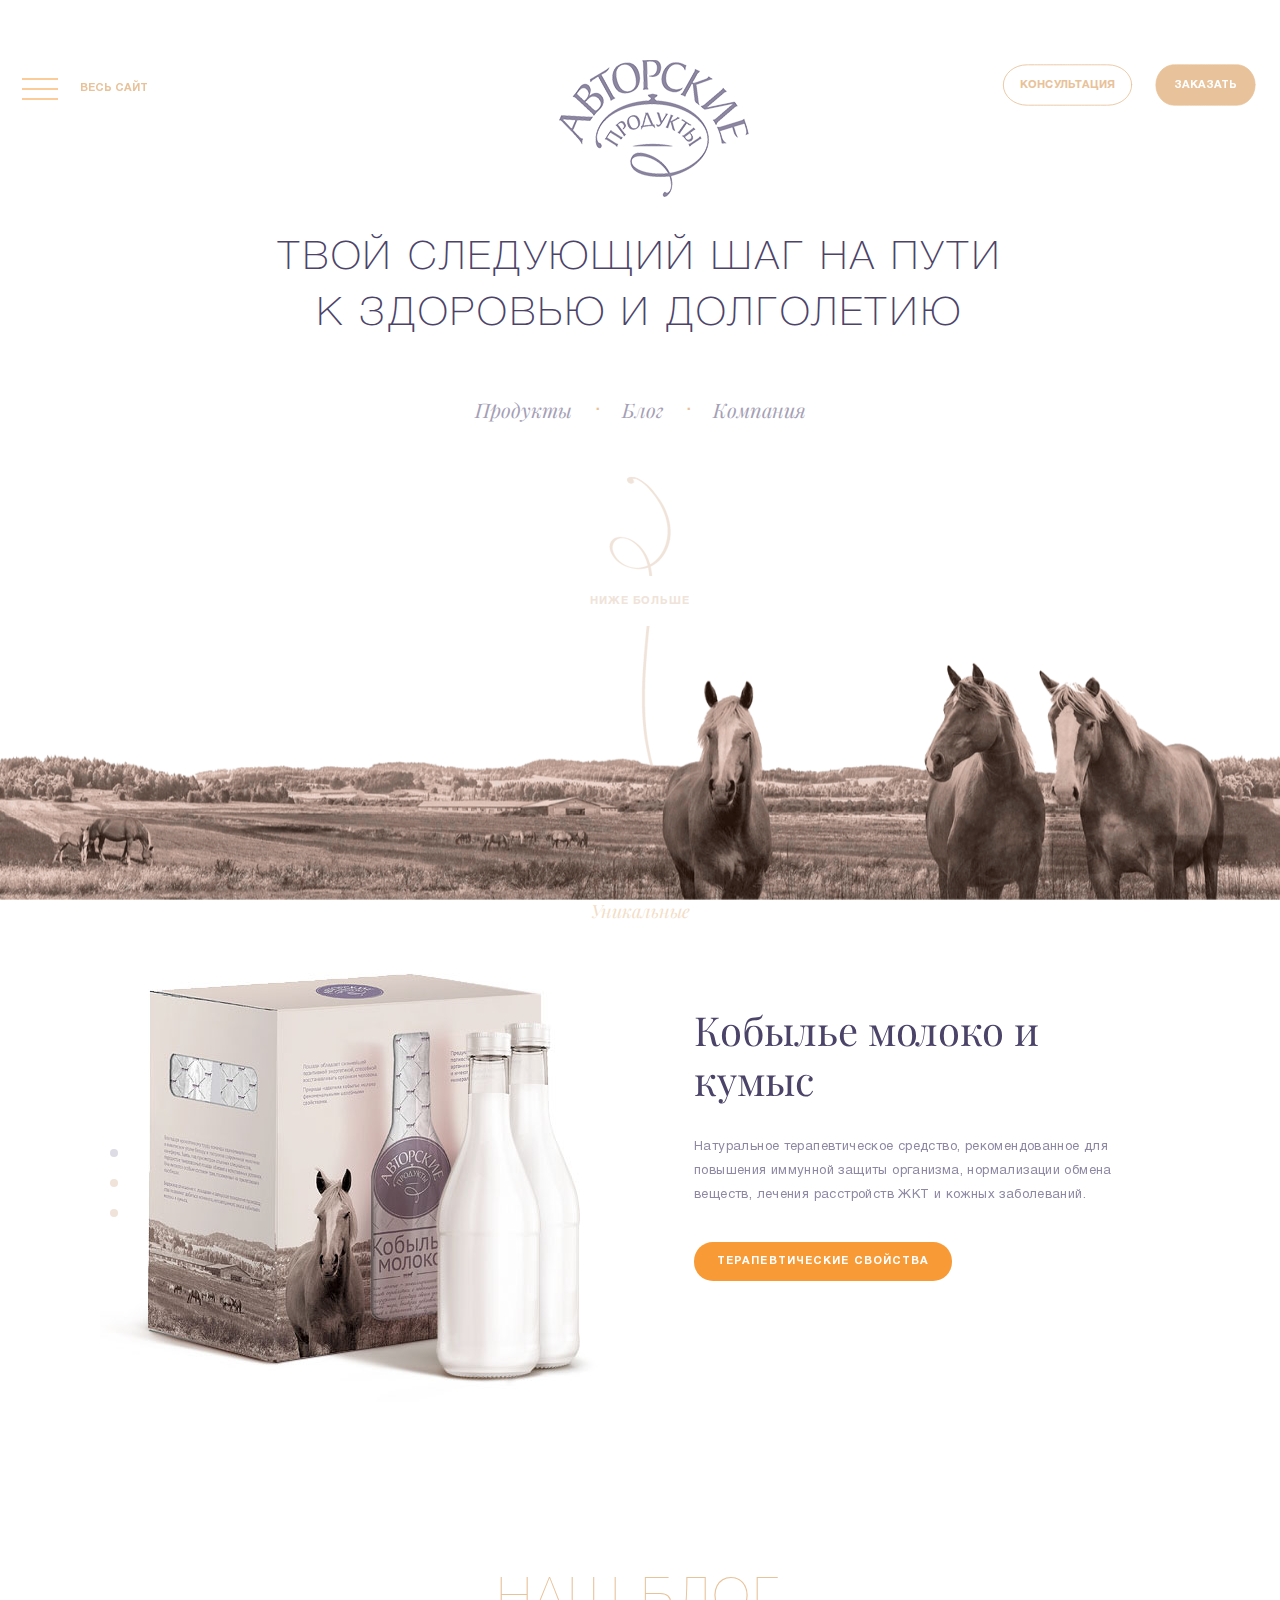
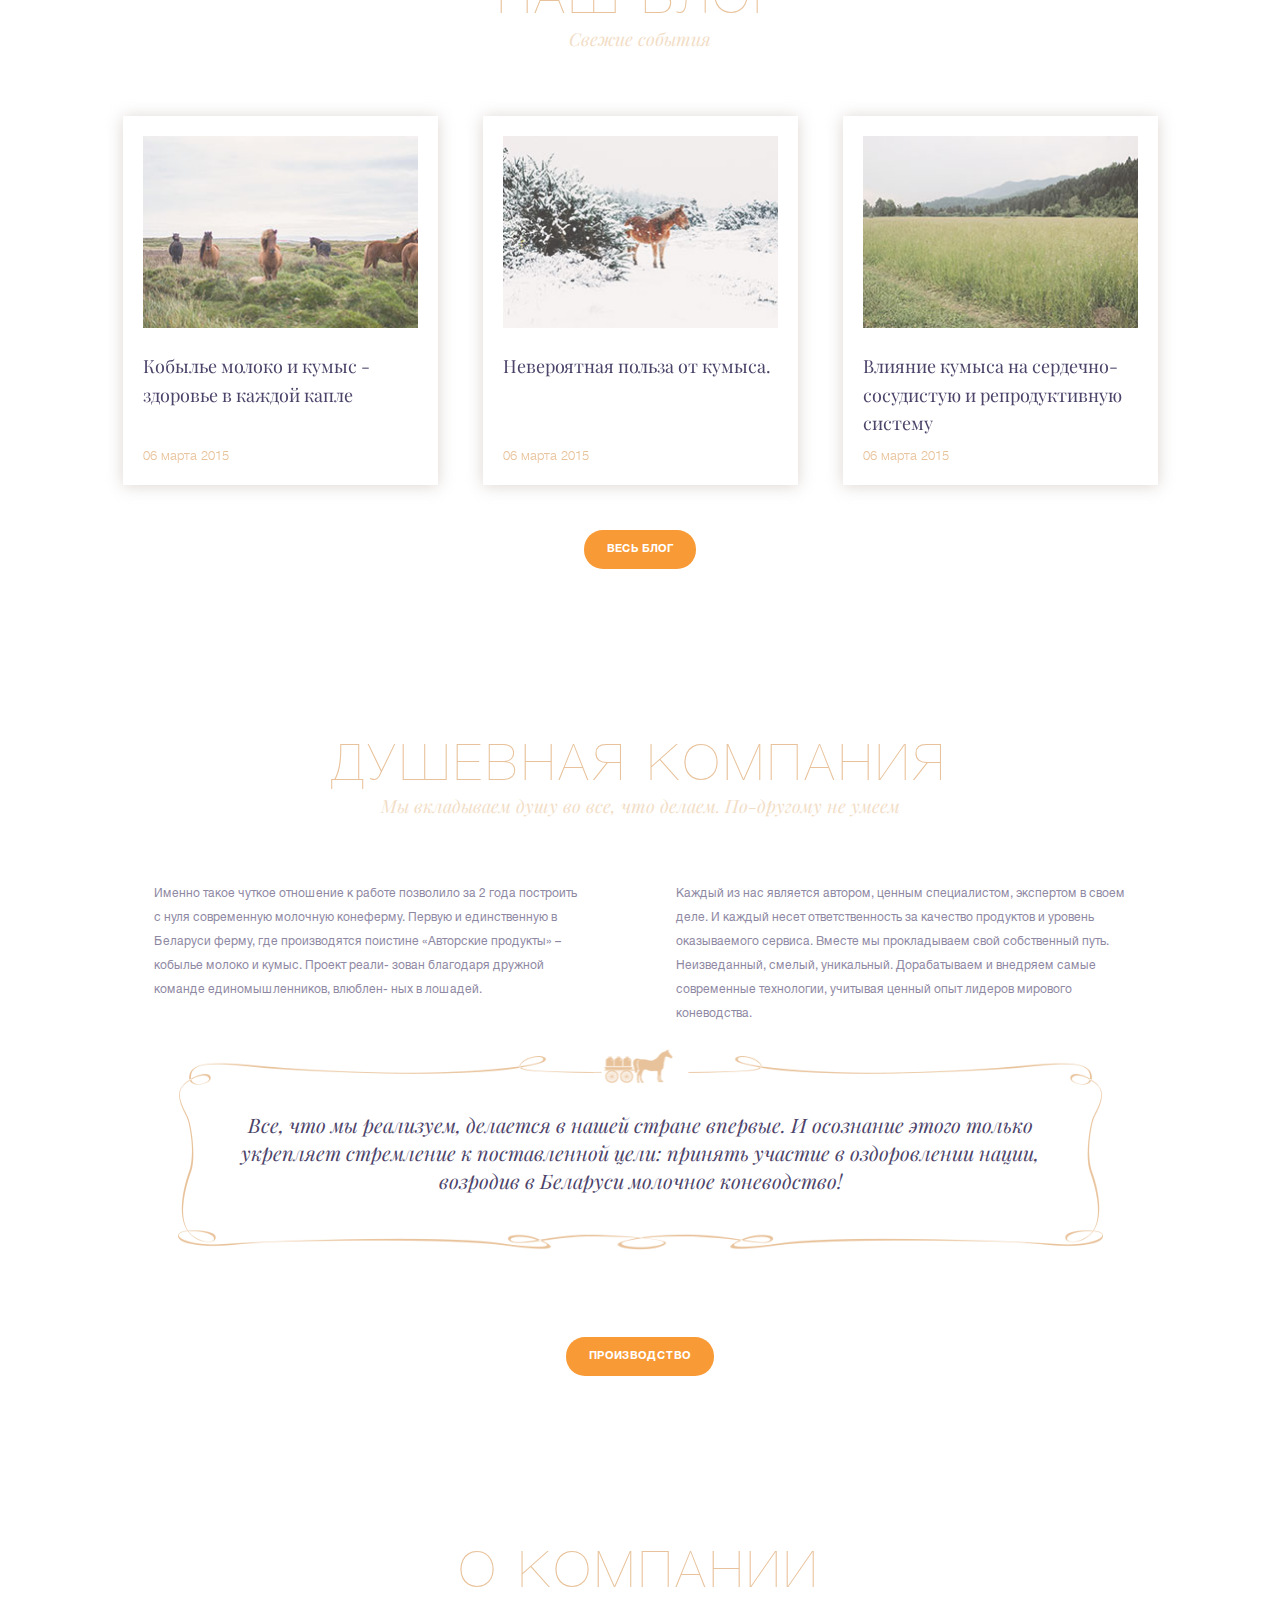
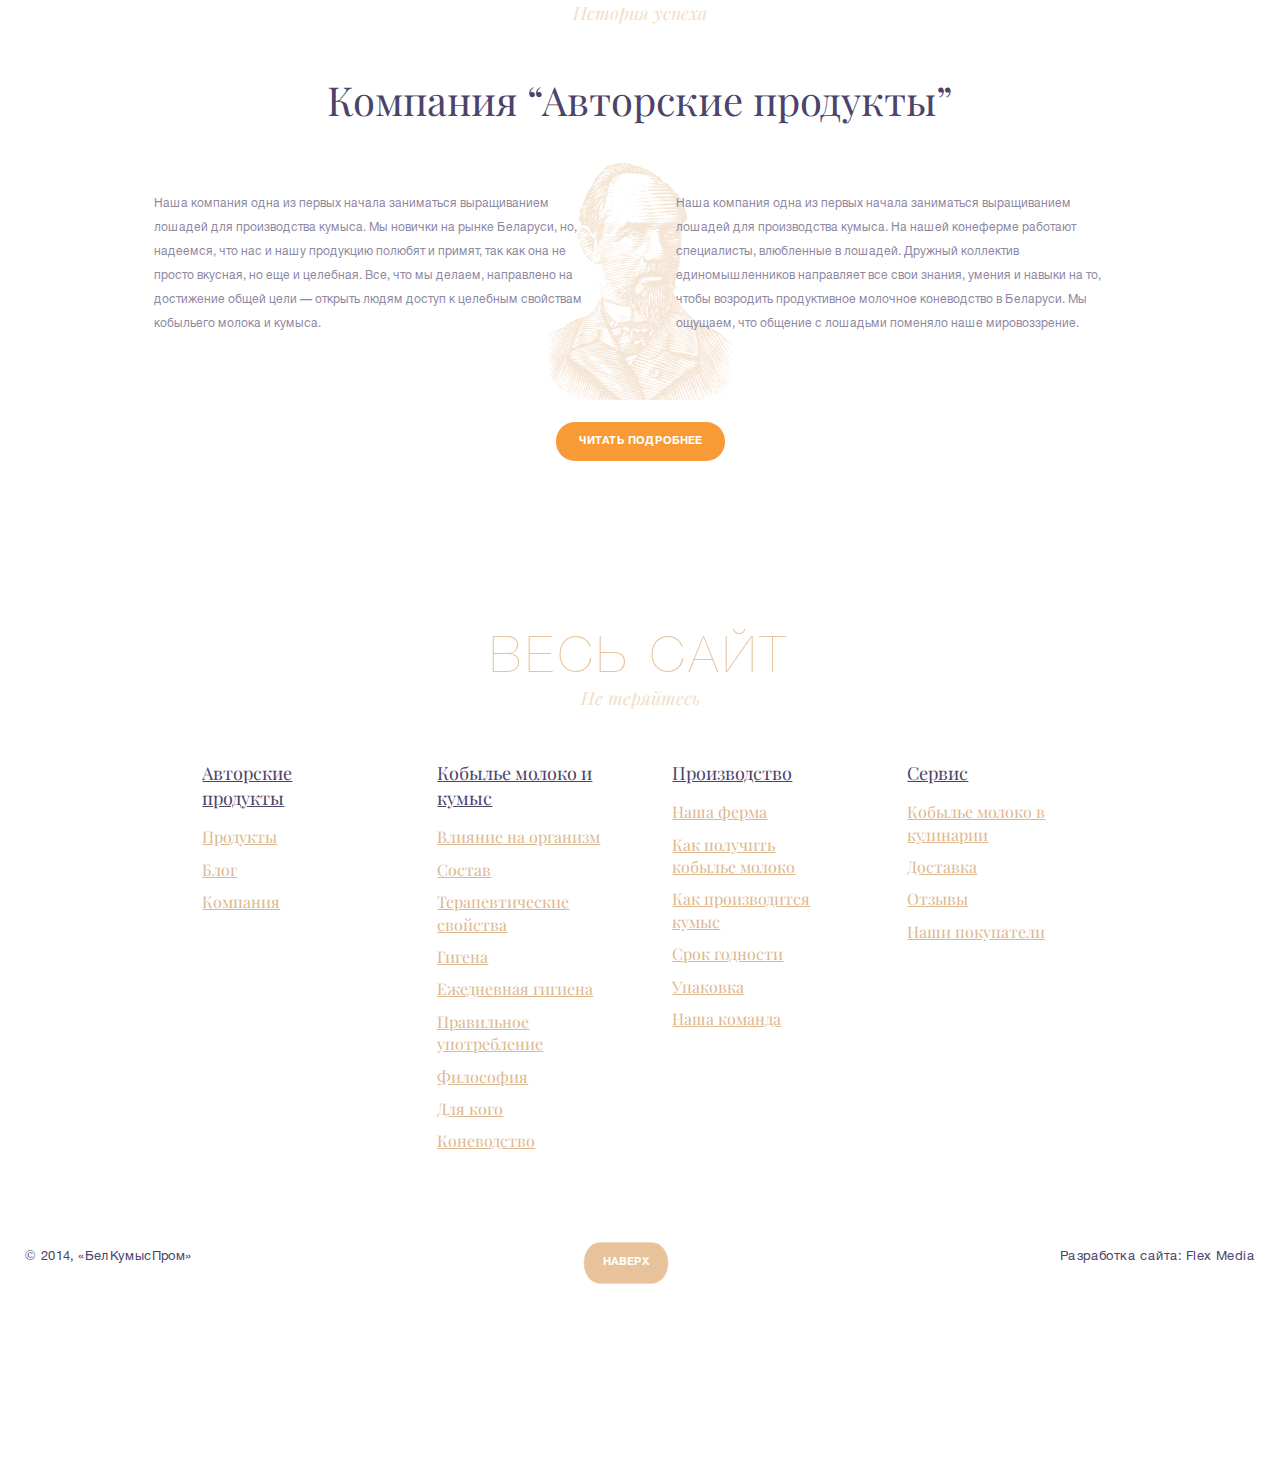
==== commit 9aa19647: "fullpage destroyed, main menu added" ====
--- a/index.html
+++ b/index.html
@@ -7,225 +7,284 @@
 	<meta name="format-detection" content="telephone=no">
 	<link href='http://fonts.googleapis.com/css?family=Playfair+Display:400,400italic&subset=latin,cyrillic' rel='stylesheet' type='text/css'>
 	<link rel="stylesheet" media="all" href="css/screen.css" >
-	<link rel="stylesheet" media="all" href="css/fullPage.css" >
 	<!--[if IE]><script src="js/html5shiv.js"></script><![endif]-->
 </head>
 <body>
 <!-- BEGIN  out-->
 <div class="out">
-	<!-- begin header  -->
-	<header class="header">
-		<div class="header__in">
-			<div class="header__bl onleft">
-				<a class="header__menu" href="#">
-					<button id="hamburger" class="menu-button">
-						<span id="morph-shape" class="morph-shape" data-morph-open="M3,20c0,0,12-4,27-4s27,4,27,4;M3,60c0,0,12,4,27,4s27-4,27-4" data-morph-close="M3,20c0,0,12,4,27,4s27-4,27-4;M3,60c0,0,12-4,27-4s27,4,27,4">
-							<svg width="100%" height="100%" viewBox="0 0 60 80" preserveAspectRatio="none">
-								<path d="M3,20c0,0,12,0,27,0s27,0,27,0" fill="none"/>
-								<line x1="3" y1="40" x2="57" y2="40"/>
-								<path d="M3,60c0,0,12,0,27,0s27,0,27,0" fill="none"/>
-							</svg>
-						</span>
-					</button>
-				</a>
-				<a href="#all" class="header__link" data-menuanchor="all">Весь сайт</a>
-			</div>
-			<a href="#main" class="logo"><img src="img/logo.png" alt="logo"></a>
-			<div class="header__bl onright">
-				<div class="button-wrap">
-					<button class="button button--line button--effect-1">
-						<span class="morph-shape" data-morph-active="M286.5,62.5c0,27.891-22.609,50.5-50.5,50.5c0,0-64.355-6-86-6c-21.645,0-86,6-86,6c-27.891,0-50.5-22.609-50.5-50.5l0,0C13.5,34.609,36.109,12,64,12c0,0,64.355,6,86,6c21.645,0,86-6,86-6C263.891,12,286.5,34.609,286.5,62.5L286.5,62.5z">
-							<svg width="100%" height="100%" viewBox="0 0 300 125" preserveAspectRatio="none">
-								<path d="M286.5,62.5c0,27.891-22.609,50.5-50.5,50.5c0,0-64.355,0-86,0c-21.645,0-86,0-86,0c-27.891,0-50.5-22.609-50.5-50.5l0,0C13.5,34.609,36.109,12,64,12c0,0,64.355,0,86,0c21.645,0,86,0,86,0C263.891,12,286.5,34.609,286.5,62.5L286.5,62.5z"/>
-							</svg>
-						</span>
-						<span class="button__text">Консультация</span>
-					</button>
+	<!-- begin container  -->
+	<div class="container">
+		<div class="main">
+			<!-- begin header  -->
+			<header class="header">
+				<div class="header__in">
+					<div class="header__bl onleft">
+						<div class="header__menu">
+							<button id="hamburger" class="menu-button">
+								<span id="morph-shape" class="morph-shape" data-morph-open="M3,20c0,0,12-4,27-4s27,4,27,4;M3,60c0,0,12,4,27,4s27-4,27-4" data-morph-close="M3,20c0,0,12,4,27,4s27-4,27-4;M3,60c0,0,12-4,27-4s27,4,27,4">
+									<svg width="100%" height="100%" viewBox="0 0 60 80" preserveAspectRatio="none">
+										<path d="M3,20c0,0,12,0,27,0s27,0,27,0" fill="none"/>
+										<line x1="3" y1="40" x2="57" y2="40"/>
+										<path d="M3,60c0,0,12,0,27,0s27,0,27,0" fill="none"/>
+									</svg>
+								</span>
+							</button>
+						</div>
+						<a href="#all" class="header__link" data-menuanchor="all">Весь сайт</a>
+					</div>
+					<a href="#main" class="logo"><img src="img/logo.png" alt="logo"></a>
+					<div class="header__bl onright">
+						<div class="button-wrap">
+							<button class="button button--line button--effect-1">
+								<span class="morph-shape" data-morph-active="M286.5,62.5c0,27.891-22.609,50.5-50.5,50.5c0,0-64.355-6-86-6c-21.645,0-86,6-86,6c-27.891,0-50.5-22.609-50.5-50.5l0,0C13.5,34.609,36.109,12,64,12c0,0,64.355,6,86,6c21.645,0,86-6,86-6C263.891,12,286.5,34.609,286.5,62.5L286.5,62.5z">
+									<svg width="100%" height="100%" viewBox="0 0 300 125" preserveAspectRatio="none">
+										<path d="M286.5,62.5c0,27.891-22.609,50.5-50.5,50.5c0,0-64.355,0-86,0c-21.645,0-86,0-86,0c-27.891,0-50.5-22.609-50.5-50.5l0,0C13.5,34.609,36.109,12,64,12c0,0,64.355,0,86,0c21.645,0,86,0,86,0C263.891,12,286.5,34.609,286.5,62.5L286.5,62.5z"/>
+									</svg>
+								</span>
+								<span class="button__text">Консультация</span>
+							</button>
+							<button class="button button--fill button--effect-1">
+								<span class="morph-shape" data-morph-active="M286.5,62.5c0,27.891-22.609,50.5-50.5,50.5c0,0-64.355-6-86-6c-21.645,0-86,6-86,6c-27.891,0-50.5-22.609-50.5-50.5l0,0C13.5,34.609,36.109,12,64,12c0,0,64.355,6,86,6c21.645,0,86-6,86-6C263.891,12,286.5,34.609,286.5,62.5L286.5,62.5z">
+									<svg width="100%" height="100%" viewBox="0 0 300 125" preserveAspectRatio="none">
+										<path d="M286.5,62.5C286.5,90.39099999999999,263.891,113,236,113C236,113,171.64499999999998,113,150,113C128.355,113,64,113,64,113C36.109,113,13.5,90.39099999999999,13.5,62.5C13.5,62.5,13.5,62.5,13.5,62.5C13.5,34.609,36.109,12,64,12C64,12,128.35500000000002,12,150,12C171.645,12,236,12,236,12C263.891,12,286.5,34.609,286.5,62.5C286.5,62.5,286.5,62.5,286.5,62.5C286.5,62.5,286.5,62.5,286.5,62.5"></path>
+									<desc>Created with Snap</desc><defs></defs></svg>
+								</span>
+								<span class="button__text">Заказать</span>
+							</button>
+						</div>
+					</div>
+				</div>
+			</header>
+			<!-- end header -->
+			<div class="section">
+				<div class="section__in txt-center">
+					<h1 class='h1 max-width'>Твой следующий шаг на пути к здоровью и долголетию</h1>
+					<ul class="nav">
+						<li><a href="#products" class="nav__link">Продукты</a></li>
+						<li><a href="#blog" class="nav__link">Блог</a></li>
+						<li><a href="#about" class="nav__link">Компания</a></li>
+					</ul>
+					<p class="more"><span>Ниже больше</span></p>
+				</div>
+			</div>
+			<div class="section" id='products'>
+				<div class="section__in">
+					<h2 class="h2">Продукты</h2>
+					<h3 class="h3">Уникальные</h3>
+					<div class="slick-product">
+						<div class="product__slide">
+							<div class="product__img onleft">
+								<p class="product__ttl">Кобылье молоко и кумыс</p>
+								<img src="img/package.jpg" alt="">
+							</div>
+							<div class="product__txt onright">
+								<p class="product__ttl">Кобылье молоко и кумыс</p>
+								<p class="product__p">Натуральное терапевтическое средство, рекомендованное для повышения иммунной защиты организма, нормализации обмена веществ, лечения расстройств ЖКТ и кожных заболеваний.</p>
+								<div class="button is-orange"><a href="#">Терапевтические свойства</a></div>
+							</div>
+						</div>
+						<div class="product__slide">
+							<div class="product__img onleft">
+								<p class="product__ttl">Кобылье молоко и кумыс</p>
+								<img src="img/package.jpg" alt="">
+							</div>
+							<div class="product__txt onright">
+								<p class="product__ttl">Кобылье молоко и кумыс</p>
+								<p class="product__p">Натуральное терапевтическое средство, рекомендованное для повышения иммунной защиты организма, нормализации обмена веществ, лечения расстройств ЖКТ и кожных заболеваний.</p>
+								<div class="button is-orange"><a href="#">Терапевтические свойства</a></div>
+							</div>
+						</div>
+						<div class="product__slide">
+							<div class="product__img onleft">
+								<p class="product__ttl">Кобылье молоко и кумыс</p>
+								<img src="img/package.jpg" alt="">
+							</div>
+							<div class="product__txt onright">
+								<p class="product__ttl">Кобылье молоко и кумыс</p>
+								<p class="product__p">Натуральное терапевтическое средство, рекомендованное для повышения иммунной защиты организма, нормализации обмена веществ, лечения расстройств ЖКТ и кожных заболеваний.</p>
+								<div class="button is-orange"><a href="#">Терапевтические свойства</a></div>
+							</div>
+					  	</div>
+					</div>
+				</div>
+			</div>
+			<div class="section" id='blog'>
+				<div class="section__in small-pad">
+					<h2 class="h2">Наш блог</h2>
+					<h3 class="h3">Свежие события</h3>
+					<div class="txt-center">
+						<div class="blog js-blog">
+							<div class="blog__item">
+								<div class="blog__in">
+									<div class="blog__img">
+										<img src="img/blog1.jpg" alt="">
+									</div>
+									<p class="blog__txt">Кобылье молоко и кумыс - здоровье в каждой капле</p>
+									<p class="blog__date">06 марта 2015</p>
+								</div>
+							</div>
+							<div class="blog__item">
+								<div class="blog__in">
+									<div class="blog__img">
+										<img src="img/blog2.jpg" alt="">
+									</div>
+									<p class="blog__txt">Невероятная польза от кумыса.</p>
+									<p class="blog__date">06 марта 2015 </p>
+								</div>
+							</div>
+							<div class="blog__item">
+								<div class="blog__in">
+									<div class="blog__img">
+										<img src="img/blog3.jpg" alt="">
+									</div>
+									<p class="blog__txt">Влияние кумыса на сердечно-сосудистую и репродуктивную систему</p>
+									<p class="blog__date">06 марта 2015 </p>
+								</div>
+							</div>
+						</div>
+						<div class="blog__btn"><a href="#" class="button is-orange">Весь блог</a></div>
+					</div>
+				</div>
+			</div>
+			<div class="section" id='company'>
+				<div class="section__in small-pad">
+					<h2 class="h2">Душевная компания</h2>
+					<h3 class="h3">Мы вкладываем душу во все, что делаем. По-другому не умеем</h3>
+					<div class="about">
+						<div class="about__bl no-bg">
+							<p class="about__txt onleft">
+								Именно такое чуткое отношение к работе позволило за 2 года построить с нуля современную молочную конеферму. Первую
+								и единственную в Беларуси ферму, где производятся поистине «Авторские продукты» –  кобылье молоко и кумыс.  Проект реали-
+								зован благодаря дружной команде единомышленников, влюблен-
+								ных в лошадей.
+
+							</p>
+							<p class="about__txt onright">
+								Каждый из нас является автором, ценным специалистом, экспертом в своем деле. И каждый несет ответственность за качество продуктов и уровень оказываемого сервиса. Вместе мы прокладываем свой собственный путь. Неизведанный, смелый, уникальный. Дорабатываем и внедряем самые современные технологии, учитывая ценный опыт лидеров мирового коневодства.
+							</p>
+						</div>
+						<blockquote class="blockquote">
+							Все, что мы реализуем, делается в нашей стране впервые. И осознание этого только укрепляет стремление к поставленной цели: принять участие в оздоровлении нации, возродив в Беларуси молочное коневодство!
+						</blockquote>
+						<div class="about__btn" href="#"><a href="#" class="button is-orange">Производство</a></div>
+					</div>
+				</div>
+			</div>
+			<div class="section" id='about'>
+				<div class="section__in small-pad">
+					<h2 class="h2">О компании</h2>
+					<h3 class="h3">История успеха</h3>
+					<div class="about">
+						<p class="about__ttl">Компания “Авторские продукты”</p>
+						<div class="about__bl">
+							<p class="about__txt onleft">
+								Наша компания одна из первых начала заниматься выращиванием лошадей для производства кумыса.
+								Мы новички на рынке Беларуси, но, надеемся, что нас и нашу продукцию полюбят и примят, так как она не просто вкусная, но еще и целебная.
+								Все, что мы делаем, направлено на достижение общей цели — открыть людям доступ к целебным свойствам кобыльего молока и кумыса.
+							</p>
+							<p class="about__txt onright">
+								Наша компания одна из первых начала заниматься выращиванием лошадей для производства кумыса.
+								На нашей конеферме работают специалисты, влюбленные в лошадей.
+								Дружный коллектив единомышленников направляет все свои знания, умения и навыки на то, чтобы возродить продуктивное молочное коневодство в Беларуси.
+								Мы ощущаем, что общение с лошадьми поменяло наше мировоззрение.
+							</p>
+						</div>
+						<div class="about__btn" href="#"><a href="#" class="button is-orange">Читать подробнее</a></div>
+					</div>
+				</div>
+			</div>
+			<div class="section" id='all'>
+				<div class="section__in small-pad">
+					<h2 class="h2">Весь сайт</h2>
+					<h3 class="h3">Не теряйтесь</h3>
+					<div class="all">
+						<ul class="all__list">
+							<li data-menuanchor="main"><a href="#main">Авторские продукты</a></li>
+							<li data-menuanchor="products"><a href="#products">Продукты</a></li>
+							<li data-menuanchor="blog"><a href="#blog">Блог</a></li>
+							<li data-menuanchor="about"><a href="#about">Компания</a></li>
+						</ul>
+						<ul class="all__list">
+							<li><a href="#">Кобылье молоко и кумыс</a></li>
+							<li><a href="#">Влияние на организм</a></li>
+							<li><a href="#">Состав</a></li>
+							<li><a href="#">Терапевтические свойства</a></li>
+							<li><a href="#">Гигена</a></li>
+							<li><a href="#">Ежедневная гигиена</a></li>
+							<li><a href="#">Правильное употребление</a></li>
+							<li><a href="#">Философия</a></li>
+							<li><a href="#">Для кого</a></li>
+							<li><a href="#">Коневодство</a></li>
+						</ul>
+						<ul class="all__list">
+							<li><a href="#">Производство</a></li>
+							<li><a href="#">Наша ферма</a></li>
+							<li><a href="#">Как получить кобылье молоко</a></li>
+							<li><a href="#">Как производится кумыс</a></li>
+							<li><a href="#">Срок годности</a></li>
+							<li><a href="#">Упаковка</a></li>
+							<li><a href="#">Наша команда</a></li>
+						</ul>
+						<ul class="all__list">
+							<li><a href="#">Сервис</a></li>
+							<li><a href="#">Кобылье молоко в кулинарии</a></li>
+							<li><a href="#">Доставка</a></li>
+							<li><a href="#">Отзывы</a></li>
+							<li><a href="#">Наши покупатели</a></li>
+						</ul>
+					</div>
+				</div>
+			</div>
+			<!-- begin footer  -->
+			<footer class="footer is-main">
+				<div class="footer__in">
+					<p class="footer__copy">© 2014, «БелКумысПром»</p>
+					<p class="footer__made">Разработка сайта: <a href="#top">Flex Media</a></p>
 					<button class="button button--fill button--effect-1">
 						<span class="morph-shape" data-morph-active="M286.5,62.5c0,27.891-22.609,50.5-50.5,50.5c0,0-64.355-6-86-6c-21.645,0-86,6-86,6c-27.891,0-50.5-22.609-50.5-50.5l0,0C13.5,34.609,36.109,12,64,12c0,0,64.355,6,86,6c21.645,0,86-6,86-6C263.891,12,286.5,34.609,286.5,62.5L286.5,62.5z">
 							<svg width="100%" height="100%" viewBox="0 0 300 125" preserveAspectRatio="none">
 								<path d="M286.5,62.5C286.5,90.39099999999999,263.891,113,236,113C236,113,171.64499999999998,113,150,113C128.355,113,64,113,64,113C36.109,113,13.5,90.39099999999999,13.5,62.5C13.5,62.5,13.5,62.5,13.5,62.5C13.5,34.609,36.109,12,64,12C64,12,128.35500000000002,12,150,12C171.645,12,236,12,236,12C263.891,12,286.5,34.609,286.5,62.5C286.5,62.5,286.5,62.5,286.5,62.5C286.5,62.5,286.5,62.5,286.5,62.5"></path>
 							<desc>Created with Snap</desc><defs></defs></svg>
 						</span>
-						<span class="button__text">Заказать</span>
+						<span class="button__text">Наверх</span>
 					</button>
 				</div>
-			</div>
+			</footer>
+			<!-- end footer -->
 		</div>
-	</header>
-	<!-- end header -->
-	<!-- begin fullpage  -->
-	<div class="fullpage">
-		<div class="section">
-			<div class="section__in txt-center">
-				<h1 class='h1 max-width'>Твой следующий шаг на пути к здоровью и долголетию</h1>
-				<ul class="nav">
-					<li data-menuanchor="products"><a href="#products" class="nav__link">Продукты</a></li>
-					<li data-menuanchor="blog"><a href="#blog" class="nav__link">Блог</a></li>
-					<li data-menuanchor="about"><a href="#about" class="nav__link">Компания</a></li>
+		<div class="bg"></div>
+	</div>
+	<!-- end container  -->
+	<!-- begin mobile-menu -->
+	<nav class="mob">
+		<div class="mob__in">
+			<a href="#" class="mob__logo"><img src="img/logo-small.png" alt=""></a>
+			<div class="mob__nav">
+				<a href="#" class="mob__link">Авторские продукты</a>
+				<ul class="mob__menu">
+					<li><a href="#products">Продукты</a></li>
+					<li><a href="#blog">Блог</a></li>
+					<li><a href="#company">Компания</a></li>
 				</ul>
-				<p class="more"><span>Ниже больше</span></p>
-			</div>
+			</div>
+			<div class="mob__nav">
+				<a href="#" class="mob__link is-active">Кобылье молоко<br>и кумыс</a>
+				<ul class="mob__menu">
+					<li><a href="#">Терапевтические свойства</a></li>
+					<li><a href="#">Производство</a></li>
+					<li><a href="#">Обслуживание</a></li>
+					<li><a href="#">Стоимость</a></li>
+				</ul>
+			</div>
+			<a href="#" class="mob__order">Заказать</a>
+
 		</div>
-		<div class="section" data-anchor='products'>
-			<div class="section__in small-pad">
-				<h2 class="h2">Продукты</h2>
-				<h3 class="h3">Уникальные</h3>
-				<div class="slick-product">
-					<div class="product__slide">
-						<div class="product__img onleft">
-							<p class="product__ttl">Кобылье молоко и кумыс</p>
-							<img src="img/package.jpg" alt="">
-						</div>
-						<div class="product__txt onright">
-							<p class="product__ttl">Кобылье молоко и кумыс</p>
-							<p class="product__p">Натуральное терапевтическое средство, рекомендованное для повышения иммунной защиты организма, нормализации обмена веществ, лечения расстройств ЖКТ и кожных заболеваний.</p>
-							<div class="button is-orange"><a href="#">Терапевтические свойства</a></div>
-						</div>
-					</div>
-					<div class="product__slide">
-						<div class="product__img onleft">
-							<p class="product__ttl">Кобылье молоко и кумыс</p>
-							<img src="img/package.jpg" alt="">
-						</div>
-						<div class="product__txt onright">
-							<p class="product__ttl">Кобылье молоко и кумыс</p>
-							<p class="product__p">Натуральное терапевтическое средство, рекомендованное для повышения иммунной защиты организма, нормализации обмена веществ, лечения расстройств ЖКТ и кожных заболеваний.</p>
-							<div class="button is-orange"><a href="#">Терапевтические свойства</a></div>
-						</div>
-					</div>
-					<div class="product__slide">
-						<div class="product__img onleft">
-							<p class="product__ttl">Кобылье молоко и кумыс</p>
-							<img src="img/package.jpg" alt="">
-						</div>
-						<div class="product__txt onright">
-							<p class="product__ttl">Кобылье молоко и кумыс</p>
-							<p class="product__p">Натуральное терапевтическое средство, рекомендованное для повышения иммунной защиты организма, нормализации обмена веществ, лечения расстройств ЖКТ и кожных заболеваний.</p>
-							<div class="button is-orange"><a href="#">Терапевтические свойства</a></div>
-						</div>
-				  	</div>
-				</div>
-			</div>
-		</div>
-		<div class="section" data-anchor='blog'>
-			<div class="section__in small-pad">
-				<h2 class="h2">Наш блог</h2>
-				<h3 class="h3">Свежие события</h3>
-				<div class="txt-center">
-					<div class="blog js-blog">
-						<div class="blog__item">
-							<div class="blog__in">
-								<div class="blog__img">
-									<img src="img/blog1.jpg" alt="">
-								</div>
-								<p class="blog__txt">Кобылье молоко и кумыс - здоровье в каждой капле</p>
-								<p class="blog__date">06 марта 2015</p>
-							</div>
-						</div>
-						<div class="blog__item">
-							<div class="blog__in">
-								<div class="blog__img">
-									<img src="img/blog2.jpg" alt="">
-								</div>
-								<p class="blog__txt">Невероятная польза от кумыса.</p>
-								<p class="blog__date">06 марта 2015 </p>
-							</div>
-						</div>
-						<div class="blog__item">
-							<div class="blog__in">
-								<div class="blog__img">
-									<img src="img/blog3.jpg" alt="">
-								</div>
-								<p class="blog__txt">Влияние кумыса на сердечно-сосудистую и репродуктивную систему</p>
-								<p class="blog__date">06 марта 2015 </p>
-							</div>
-						</div>
-					</div>
-					<div class="blog__btn"><a href="#" class="button is-orange">Весь блог</a></div>
-				</div>
-			</div>
-		</div>
-		<div class="section" data-anchor='about'>
-			<div class="section__in small-pad">
-				<h2 class="h2">О компании</h2>
-				<h3 class="h3">История успеха</h3>
-				<div class="about">
-					<p class="about__ttl">Компания “Авторские продукты”</p>
-					<div class="about__bl">
-						<p class="about__txt onleft">
-							Наша компания одна из первых начала заниматься выращиванием лошадей для производства кумыса.
-							Мы новички на рынке Беларуси, но, надеемся, что нас и нашу продукцию полюбят и примят, так как она не просто вкусная, но еще и целебная.
-							Все, что мы делаем, направлено на достижение общей цели — открыть людям доступ к целебным свойствам кобыльего молока и кумыса.
-						</p>
-						<p class="about__txt onright">
-							Наша компания одна из первых начала заниматься выращиванием лошадей для производства кумыса.
-							На нашей конеферме работают специалисты, влюбленные в лошадей.
-							Дружный коллектив единомышленников направляет все свои знания, умения и навыки на то, чтобы возродить продуктивное молочное коневодство в Беларуси.
-							Мы ощущаем, что общение с лошадьми поменяло наше мировоззрение.
-						</p>
-					</div>
-					<div class="about__btn" href="#"><a href="#" class="button is-orange">Производство</a></div>
-				</div>
-			</div>
-		</div>
-		<div class="section" data-anchor='all'>
-			<div class="section__in small-pad">
-				<h2 class="h2">Весь сайт</h2>
-				<h3 class="h3">Не теряйтесь</h3>
-				<div class="all">
-					<ul class="all__list">
-						<li data-menuanchor="main"><a href="#main">Авторские продукты</a></li>
-						<li data-menuanchor="products"><a href="#products">Продукты</a></li>
-						<li data-menuanchor="blog"><a href="#blog">Блог</a></li>
-						<li data-menuanchor="about"><a href="#about">Компания</a></li>
-					</ul>
-					<ul class="all__list">
-						<li><a href="#">Кобылье молоко и кумыс</a></li>
-						<li><a href="#">Влияние на организм</a></li>
-						<li><a href="#">Состав</a></li>
-						<li><a href="#">Терапевтические свойства</a></li>
-						<li><a href="#">Гигена</a></li>
-						<li><a href="#">Ежедневная гигиена</a></li>
-						<li><a href="#">Правильное употребление</a></li>
-						<li><a href="#">Философия</a></li>
-						<li><a href="#">Для кого</a></li>
-						<li><a href="#">Коневодство</a></li>
-					</ul>
-					<ul class="all__list">
-						<li><a href="#">Производство</a></li>
-						<li><a href="#">Наша ферма</a></li>
-						<li><a href="#">Как получить кобылье молоко</a></li>
-						<li><a href="#">Как производится кумыс</a></li>
-						<li><a href="#">Срок годности</a></li>
-						<li><a href="#">Упаковка</a></li>
-						<li><a href="#">Наша команда</a></li>
-					</ul>
-					<ul class="all__list">
-						<li><a href="#">Сервис</a></li>
-						<li><a href="#">Кобылье молоко в кулинарии</a></li>
-						<li><a href="#">Доставка</a></li>
-						<li><a href="#">Отзывы</a></li>
-						<li><a href="#">Наши покупатели</a></li>
-					</ul>
-				</div>
-			</div>
-		</div>
+	</nav>
+	<div class="mob-close js-mob-close">
+		<i class="icon-close"></i>
+		<span>Закрыть</span>
 	</div>
-	<!-- end fullpage  -->
-	<!-- begin footer  -->
-	<footer class="footer is-fixed">
-		<div class="footer__in">
-			<p class="footer__copy">© 2014, «БелКумысПром»</p>
-			<p class="footer__made">Разработка сайта: <a href="#">Flex Media</a></p>
-			<button class="button is-peach" type="button">Наверх</button>
-		</div>
-	</footer>
-	<!-- end footer -->
-	<div class="bg-wrap">
-		<div class="bg"></div>
-		<p class="more"><span>Ниже больше</span></p>
-	</div>
+	<!-- end mobile-menu -->
 </div>
 <!-- END out-->
 <!-- load scripts -->
--- a/css/screen.css
+++ b/css/screen.css
@@ -28,7 +28,15 @@
 @font-face { font-family: HelveticaNeueCyrUltraLight; src: url("fonts/HelveticaNeueCyrUltraLight.eot"); src: url("fonts/HelveticaNeueCyrUltraLight.eot?#iefix") format("embedded-opentype"), url("fonts/HelveticaNeueCyrUltraLight.woff2") format("woff2"), url("fonts/HelveticaNeueCyrUltraLight.woff") format("woff"), url("fonts/HelveticaNeueCyrUltraLight.ttf") format("truetype"); font-weight: normal; font-style: normal; }
 body { font-size: 13px; line-height: 1.4; background: white; font-family: "HelveticaNeueCyrRoman", Helvetica, sans-serif; }
 
-.out { min-width: 320px; }
+.out { min-width: 320px; position: relative; }
+.out.open-menu .container:after { width: 100%; height: 100%; opacity: 1; -moz-transition: opacity 500ms; -o-transition: opacity 500ms; -webkit-transition: opacity 500ms; transition: opacity 500ms; }
+.out.open-menu .mob, .out.open-menu .mob-close { -moz-transform: translate3d(0, 0, 0); -ms-transform: translate3d(0, 0, 0); -webkit-transform: translate3d(0, 0, 0); transform: translate3d(0, 0, 0); }
+.out.open-menu .mob-close { visibility: visible; }
+
+.container { position: relative; left: 0; z-index: 99; -moz-transition: -moz-transform 500ms; -o-transition: -o-transform 500ms; -webkit-transition: -webkit-transform 500ms; transition: transform 500ms; }
+.container:after { content: ""; position: absolute; top: 0; right: 0; width: 0; height: 0; background: rgba(72, 60, 49, 0.6); opacity: 0; -moz-transition: opacity 0.5s, width 0.1s 0.5s, height 0.1s 0.5s; -o-transition: opacity 0.5s, width 0.1s 0.5s, height 0.1s 0.5s; -webkit-transition: opacity 0.5s, width 0.1s, height 0.1s; -webkit-transition-delay: 0s, 0.5s, 0.5s; transition: opacity 0.5s, width 0.1s 0.5s, height 0.1s 0.5s; z-index: 1; }
+
+.main { position: relative; z-index: 1; }
 
 a { text-decoration: none; }
 
@@ -81,22 +89,11 @@
 .l .l-col1 { float: left; width: 20%; }
 .l .l-col2 { float: right; width: 70%; }
 
-.bg-wrap { position: absolute; top: 0; left: 0; right: 0; bottom: 0; }
-.bg-wrap .bg { position: absolute; top: 0; left: 0; right: 0; bottom: 0; background-image: url(../img/horses.png); background-position: 50% bottom; background-repeat: repeat-x; background-attachment: fixed; z-index: 1; -moz-transition: all 0.8s ease; -o-transition: all 0.8s ease; -webkit-transition: all 0.8s ease; transition: all 0.8s ease; }
-.bg-wrap .bg.position { background-position: 50% 114%; }
-@media only screen and (max-width: 1028px) { .bg-wrap .bg { -webkit-background-size: contain; -o-background-size: contain; background-size: contain; } }
-@media only screen and (max-width: 768px), (max-height: 685px) { .bg-wrap .bg { position: static; height: 291px; background-attachment: inherit; -moz-transition: all 0s ease; -o-transition: all 0s ease; -webkit-transition: all 0s ease; transition: all 0s ease; }
-  .bg-wrap .bg.position { background-position: center bottom; } }
-.bg-wrap .more { display: block; position: absolute; left: 0; right: 0; bottom: 28%; }
-.bg-wrap .more:before { top: -130px; margin-left: -31px; background: url('../img/icons-s49cc92050b.png') 0 -606px no-repeat; width: 62px; height: 294px; }
-.bg-wrap .more span { padding: 25px 0; }
-@media only screen and (max-width: 1280px) { .bg-wrap .more:before { top: 52px; left: 50%; margin-left: -15.5px; background: url('../img/icons-s49cc92050b.png') 0 -910px no-repeat; width: 31px; height: 147px; } }
-@media only screen and (max-width: 768px), (max-height: 685px) { .bg-wrap { position: static; }
-  .bg-wrap .more { display: none; } }
-
-.fullpage { z-index: 3; }
-
-.header { position: fixed; width: 100%; top: 6%; z-index: 9; }
+.bg { position: fixed; left: 0; right: 0; bottom: 0; height: 291px; background-image: url(../img/horses.png); background-position: 50% bottom; background-repeat: repeat-x; z-index: 2; pointer-events: none; -moz-transition: all 0.8s ease; -o-transition: all 0.8s ease; -webkit-transition: all 0.8s ease; transition: all 0.8s ease; }
+.bg.position { -moz-transform: translateY(100px); -ms-transform: translateY(100px); -webkit-transform: translateY(100px); transform: translateY(100px); }
+@media only screen and (max-width: 1280px) { .bg { -webkit-background-size: contain; -o-background-size: contain; background-size: contain; } }
+
+.header { position: fixed; width: 100%; padding-top: 60px; z-index: 1; }
 .header__in { max-width: 1540px; margin: 0 auto; padding: 0 20px; -moz-box-sizing: border-box; -webkit-box-sizing: border-box; box-sizing: border-box; *zoom: 1; }
 .header__in:after { content: " "; display: table; clear: both; }
 .header__bl { font-size: 0; }
@@ -108,36 +105,30 @@
   .header .header__bl:first-child { margin-top: 0; }
   .header .header__in { padding: 5px 25px 0; }
   .header .header__link { display: none; }
-  .header .logo { top: 50px; } }
-
-.logo { position: absolute; top: 25px; left: 50%; margin-left: -81px; }
+  .header .logo { top: 50px; width: 100px; margin-left: -50px; } }
+
+.logo { position: absolute; top: 60px; left: 50%; margin-left: -81px; }
 .logo img { -moz-transition: all 0.7s ease; -o-transition: all 0.7s ease; -webkit-transition: all 0.7s ease; transition: all 0.7s ease; }
 .logo:before { content: ""; position: absolute; left: 50%; margin-left: -50px; width: 100px; height: 74px; background: url(../img/logo-small.png) no-repeat; filter: progid:DXImageTransform.Microsoft.Alpha(Opacity=0); opacity: 0; -moz-transition: opacity 0.8s ease; -o-transition: opacity 0.8s ease; -webkit-transition: opacity 0.8s ease; transition: opacity 0.8s ease; }
-.logo.small img { filter: progid:DXImageTransform.Microsoft.Alpha(Opacity=0); opacity: 0; -moz-transform: scale(0.53) translateY(-50px); -ms-transform: scale(0.53) translateY(-50px); -webkit-transform: scale(0.53) translateY(-50px); transform: scale(0.53) translateY(-50px); }
+.logo.small img { filter: progid:DXImageTransform.Microsoft.Alpha(Opacity=0); opacity: 0; -moz-transform: scale(0.2) translateY(-100%); -ms-transform: scale(0.2) translateY(-100%); -webkit-transform: scale(0.2) translateY(-100%); transform: scale(0.2) translateY(-100%); }
 .logo.small:before { filter: progid:DXImageTransform.Microsoft.Alpha(enabled=false); opacity: 1; }
-@media only screen and (max-width: 768px), (max-height: 685px) { .logo img { filter: progid:DXImageTransform.Microsoft.Alpha(Opacity=0); opacity: 0; -moz-transform: scale(0.53) translateY(-50px); -ms-transform: scale(0.53) translateY(-50px); -webkit-transform: scale(0.53) translateY(-50px); transform: scale(0.53) translateY(-50px); }
+@media only screen and (max-width: 768px), (max-height: 685px) { .logo img { filter: progid:DXImageTransform.Microsoft.Alpha(Opacity=0); opacity: 0; -moz-transform: scale(0.2) translateY(-100%); -ms-transform: scale(0.2) translateY(-100%); -webkit-transform: scale(0.2) translateY(-100%); transform: scale(0.2) translateY(-100%); }
   .logo:before { filter: progid:DXImageTransform.Microsoft.Alpha(enabled=false); opacity: 1; } }
 
-.more { display: none; position: relative; text-align: center; font-size: 11px; text-transform: uppercase; color: #f0e3d9; letter-spacing: 0.08em; z-index: 0; font-family: "HelveticaNeueCyrBold", Helvetica, sans-serif; -moz-transition: all 0.9s ease; -o-transition: all 0.9s ease; -webkit-transition: all 0.9s ease; transition: all 0.9s ease; }
-.more:before { content: ""; position: absolute; top: 52px; left: 50%; margin-left: -15.5px; background: url('../img/icons-s49cc92050b.png') 0 -910px no-repeat; width: 31px; height: 147px; }
+.more { position: relative; text-align: center; font-size: 11px; text-transform: uppercase; color: #f0e3d9; letter-spacing: 0.08em; z-index: 0; font-family: "HelveticaNeueCyrBold", Helvetica, sans-serif; -moz-transition: all 0.9s ease; -o-transition: all 0.9s ease; -webkit-transition: all 0.9s ease; transition: all 0.9s ease; }
+.more:before { content: ""; position: absolute; top: 52px; left: 50%; margin-left: -31px; background: url('../img/icons-s1143e941d5.png') 0 -657px no-repeat; width: 62px; height: 294px; }
 .more span { position: relative; padding: 20px 0; background: white; -moz-transition: opacity 0.5s ease; -o-transition: opacity 0.5s ease; -webkit-transition: opacity 0.5s ease; transition: opacity 0.5s ease; }
-.more.is-hidden { bottom: 6%; }
-.more.is-hidden span { filter: progid:DXImageTransform.Microsoft.Alpha(Opacity=0); opacity: 0; }
-.more.is-none { filter: progid:DXImageTransform.Microsoft.Alpha(Opacity=0); opacity: 0; }
-
-.section { max-width: 1500px; margin: 0 auto; padding-top: 60px; -moz-box-sizing: border-box; -webkit-box-sizing: border-box; box-sizing: border-box; }
-.section:after { display: none; content: ""; position: absolute; left: 50%; bottom: -125px; margin-left: -15.5px; background: url(../img/icons/small-curve.png) no-repeat; width: 31px; height: 100px; }
-.section__in { max-width: 1080px; margin: 0 auto; padding-top: 16.5%; }
-.section__in.small-pad { padding-top: 105px; }
-.section .nav { margin-top: 5%; }
-.section .more { padding-top: 17%; }
-@media only screen and (max-width: 768px) { .section { padding: 0 25px; }
-  .section:first-child .section__in { padding-top: 170px; }
-  .section .section__in { padding-top: 150px; } }
-@media only screen and (max-width: 768px), (max-height: 685px) { .section { position: relative; }
-  .section:after { display: block; }
-  .section:first-child:after, .section:last-child:after { display: none; }
-  .section .more { display: block; padding-top: 125px; } }
+
+.container .section { max-width: 1500px; margin: 0 auto; padding: 60px 25px 0; -moz-box-sizing: border-box; -webkit-box-sizing: border-box; box-sizing: border-box; }
+.container .section:after { display: none; content: ""; position: absolute; left: 50%; bottom: -125px; margin-left: -15.5px; background: url(../img/icons/small-curve.png) no-repeat; width: 31px; height: 100px; }
+.container .section__in { max-width: 1080px; margin: 0 auto; padding-top: 170px; }
+.container .section__in.small-pad { padding-top: 105px; }
+.container .section .nav { margin-top: 5%; }
+.container .section .more { padding-top: 170px; }
+@media only screen and (max-width: 768px), (max-height: 685px) { .container .section { position: relative; }
+  .container .section:after { display: block; }
+  .container .section:first-child:after, .container .section:last-child:after { display: none; }
+  .container .section .more { display: block; padding-top: 125px; } }
 
 .nav { font-size: 0; }
 .nav li { position: relative; display: inline-block; padding: 0 25px; }
@@ -192,6 +183,7 @@
 .about__bl { position: relative; margin-top: 4%; padding: 0 5%; *zoom: 1; }
 .about__bl:after { content: " "; display: table; clear: both; }
 .about__bl:before { content: ""; position: absolute; top: -30px; left: 50%; margin-left: -132px; width: 264px; height: 339px; background: url(../img/history.png) 0 0 no-repeat; z-index: -1; }
+.about__bl.no-bg:before { display: none; }
 .about__txt { width: 50%; max-width: 450px; padding-top: 20px; font-size: 13px; color: #8e88a3; line-height: 2; -moz-box-sizing: border-box; -webkit-box-sizing: border-box; box-sizing: border-box; }
 .about__txt:first-child { padding-right: 20px; }
 .about__btn { margin-top: 8%; text-align: center; }
@@ -201,6 +193,11 @@
   .about .about__ttl { font-size: 24px; }
   .about .about__txt { float: none; width: 100%; margin: 0 auto; padding-right: 0; text-align: center; } }
 
+.blockquote { position: relative; max-width: 925px; min-height: 150px; margin: 30px auto 25px; padding: 55px 35px; background: url(../img/quote.png); -webkit-background-size: 100% 100%; -o-background-size: 100% 100%; background-size: 100% 100%; background-repeat: no-repeat; text-align: center; font-size: 20px; font-style: italic; color: #4c4369; -moz-box-sizing: border-box; -webkit-box-sizing: border-box; box-sizing: border-box; font-family: "Playfair Display", serif; }
+.blockquote strong { font-weight: bold; }
+.blockquote:before { content: ""; position: absolute; top: -10px; left: 50%; -moz-transform: translateX(-50%); -ms-transform: translateX(-50%); -webkit-transform: translateX(-50%); transform: translateX(-50%); background: url('../img/icons-s1143e941d5.png') 0 -389px no-repeat; width: 75px; height: 41px; }
+@media only screen and (max-width: 768px) { .blockquote { font-size: 15px; } }
+
 .all { margin-top: 50px; text-align: center; font-size: 0; }
 .all__list { display: inline-block; width: 25%; max-width: 235px; padding: 0 3%; text-align: left; vertical-align: top; -moz-box-sizing: border-box; -webkit-box-sizing: border-box; box-sizing: border-box; }
 .all__list li { margin: 10px 0; }
@@ -210,11 +207,28 @@
 .all__list a:hover { text-decoration: none; }
 @media only screen and (max-width: 768px) { .all .all__list { width: 100%; display: block; margin: 0 auto 45px; text-align: center; } }
 
-.footer.is-fixed { position: fixed; left: 0; right: 0; bottom: 15%; padding: 0 20px; z-index: 9; filter: progid:DXImageTransform.Microsoft.Alpha(Opacity=0); opacity: 0; -moz-transition: all 0.3s ease; -o-transition: all 0.3s ease; -webkit-transition: all 0.3s ease; transition: all 0.3s ease; }
-.footer.is-fixed p { color: #4c4369; }
-.footer.is-fixed p a { color: #4c4369; }
-.footer.is-fixed p a:hover { text-decoration: underline; }
-.footer.is-fixed.is-visible { bottom: 20%; filter: progid:DXImageTransform.Microsoft.Alpha(enabled=false); opacity: 1; }
+.footer.is-main { padding: 75px 25px 170px; -moz-transition: all 0.3s ease; -o-transition: all 0.3s ease; -webkit-transition: all 0.3s ease; transition: all 0.3s ease; }
+.footer.is-main p { color: #4c4369; }
+.footer.is-main p a { color: #4c4369; }
+.footer.is-main p a:hover { text-decoration: underline; }
+.footer.is-main.is-visible { bottom: 20%; filter: progid:DXImageTransform.Microsoft.Alpha(enabled=false); opacity: 1; }
+
+.mob { position: fixed; top: 0; left: 0; width: 320px; height: 100%; padding: 40px 0; background: white; overflow-y: auto; text-align: center; z-index: 100; -moz-transform: translate3d(-100%, 0, 0); -ms-transform: translate3d(-100%, 0, 0); -webkit-transform: translate3d(-100%, 0, 0); transform: translate3d(-100%, 0, 0); -moz-transition: -moz-transform 500ms; -o-transition: -o-transform 500ms; -webkit-transition: -webkit-transform 500ms; transition: transform 500ms; }
+@media only screen and (max-width: 360px) { .mob { width: 270px; } }
+.mob .mob__logo { display: block; margin-bottom: 40px; }
+.mob .mob__nav { position: relative; margin-bottom: 30px; }
+.mob .mob__link { display: inline-block; margin-bottom: 10px; font-size: 18px; color: #4c4369; text-decoration: none; font-family: "Playfair Display", serif; }
+.mob .mob__link:hover, .mob .mob__link.is-active { text-decoration: none; }
+.mob .mob__menu li { margin-bottom: 10px; }
+.mob .mob__menu li a { font-size: 18px; color: #e8c29a; text-decoration: underline; font-family: "Playfair Display", serif; }
+.mob .mob__order { font-size: 18px; color: #4c4369; font-weight: bold; font-family: "Playfair Display", serif; }
+.mob .mob__order:hover { text-decoration: none; }
+
+.mob-close { position: fixed; top: 60px; left: 340px; font-size: 0; cursor: pointer; visibility: hidden; z-index: 100; -moz-transform: translate3d(-320px, 0, 0); -ms-transform: translate3d(-320px, 0, 0); -webkit-transform: translate3d(-320px, 0, 0); transform: translate3d(-320px, 0, 0); -moz-transition: -moz-transform 500ms; -o-transition: -o-transform 500ms; -webkit-transition: -webkit-transform 500ms; transition: transform 500ms; }
+.mob-close span { display: inline-block; vertical-align: middle; font-size: 11px; color: white; letter-spacing: 1px; text-transform: uppercase; }
+.mob-close i { position: relative; margin-right: 40px; }
+.mob-close i:before { content: ""; position: absolute; top: 0; left: 0; width: 35px; height: 2px; background: white; -ms-transform: rotate(45deg); -webkit-transform: rotate(45deg); transform: rotate(45deg); }
+.mob-close i:after { content: ""; position: absolute; top: 0; left: 0; width: 35px; height: 2px; background: white; -ms-transform: rotate(-45deg); -webkit-transform: rotate(-45deg); transform: rotate(-45deg); }
 
 .slick-slider { position: relative; display: block; box-sizing: border-box; -moz-box-sizing: border-box; -webkit-touch-callout: none; -webkit-user-select: none; -khtml-user-select: none; -moz-user-select: none; -ms-user-select: none; user-select: none; -ms-touch-action: pan-y; touch-action: pan-y; -webkit-tap-highlight-color: transparent; }
 
@@ -316,8 +330,8 @@
 .gallery .slick-next { background: url("../img/svg/arr-next.svg") no-repeat 0 0; -moz-background-size: 49px 21px; -o-background-size: 49px 21px; -webkit-background-size: 49px 21px; background-size: 49px 21px; width: 49px; height: 21px; display: inline-block; right: -87px; }
 .gallery__pager { display: inline-block; vertical-align: top; font-family: "Playfair Display", serif; font-size: 18px; color: #8e88a3; position: relative; padding: 0 20px; }
 .gallery__prev, .gallery__next { position: absolute; top: 50%; }
-.gallery__prev { left: 0; background: url('../img/icons-s49cc92050b.png') 0 -76px no-repeat; width: 10px; height: 19px; }
-.gallery__next { right: 0; background: url('../img/icons-s49cc92050b.png') 0 -105px no-repeat; width: 10px; height: 19px; }
+.gallery__prev { left: 0; background: url('../img/icons-s1143e941d5.png') 0 -76px no-repeat; width: 10px; height: 19px; }
+.gallery__next { right: 0; background: url('../img/icons-s1143e941d5.png') 0 -105px no-repeat; width: 10px; height: 19px; }
 .gallery__current { font-size: 36px; }
 .gallery img { margin-bottom: 20px; }
 
@@ -370,7 +384,7 @@
 .order__pack img { display: inline-block; vertical-align: middle; width: 81px; }
 .order__pack span { padding: 15px 10px 0; font-family: "Playfair Display", serif; font-size: 24px; line-height: 1; color: #8e88a3; display: inline-block; vertical-align: middle; }
 .order__pack ul { display: inline-block; vertical-align: middle; padding: 0 0 0 6px; }
-.order__pack ul li { display: inline-block; vertical-align: top; background: url('../img/icons-s49cc92050b.png') 0 0 no-repeat; width: 16px; height: 66px; margin: 0 0 0 -6px; }
+.order__pack ul li { display: inline-block; vertical-align: top; background: url('../img/icons-s1143e941d5.png') 0 0 no-repeat; width: 16px; height: 66px; margin: 0 0 0 -6px; }
 .order__quantity { text-align: center; font-size: 0; padding: 17px 0 19px; border-top: 1px solid #f1f0f3; }
 .order__quantity .spinner { float: none; display: inline-block; }
 .order__quantity span { display: block; font-family: "HelveticaNeueCyrLight", Helvetica, sans-serif; font-size: 13px; letter-spacing: 0.03em; color: #4c4369; margin-bottom: 10px; }
@@ -382,7 +396,7 @@
 .popup { padding: 75px 20px 20px; min-width: 280px; }
 .popup-wrap { position: fixed; top: 0; left: 0; bottom: 0; right: 0; background: rgba(72, 61, 50, 0.8); z-index: 300; overflow: auto; display: none; }
 .popup-wrap.is-active { display: block; }
-.popup__close { background: url('../img/icons-s49cc92050b.png') 0 -134px no-repeat; width: 19px; height: 20px; position: absolute; top: 16px; right: 17px; cursor: pointer; }
+.popup__close { background: url('../img/icons-s1143e941d5.png') 0 -134px no-repeat; width: 19px; height: 20px; position: absolute; top: 16px; right: 17px; cursor: pointer; }
 .popup__inner { max-width: 465px; margin: 0 auto; background: white; -moz-box-shadow: 0 1px 182px #483d32; -webkit-box-shadow: 0 1px 182px #483d32; box-shadow: 0 1px 182px #483d32; position: relative; padding: 90px 0 0; }
 .popup__logo { position: absolute; top: -55px; left: 50%; margin-left: -90px; width: 180px; height: 180px; background: white; -moz-border-radius: 50%; -webkit-border-radius: 50%; border-radius: 50%; padding: 38px 0 0; -moz-box-sizing: border-box; -webkit-box-sizing: border-box; box-sizing: border-box; }
 .popup__logo img { width: 100px; display: block; margin: 0 auto; }
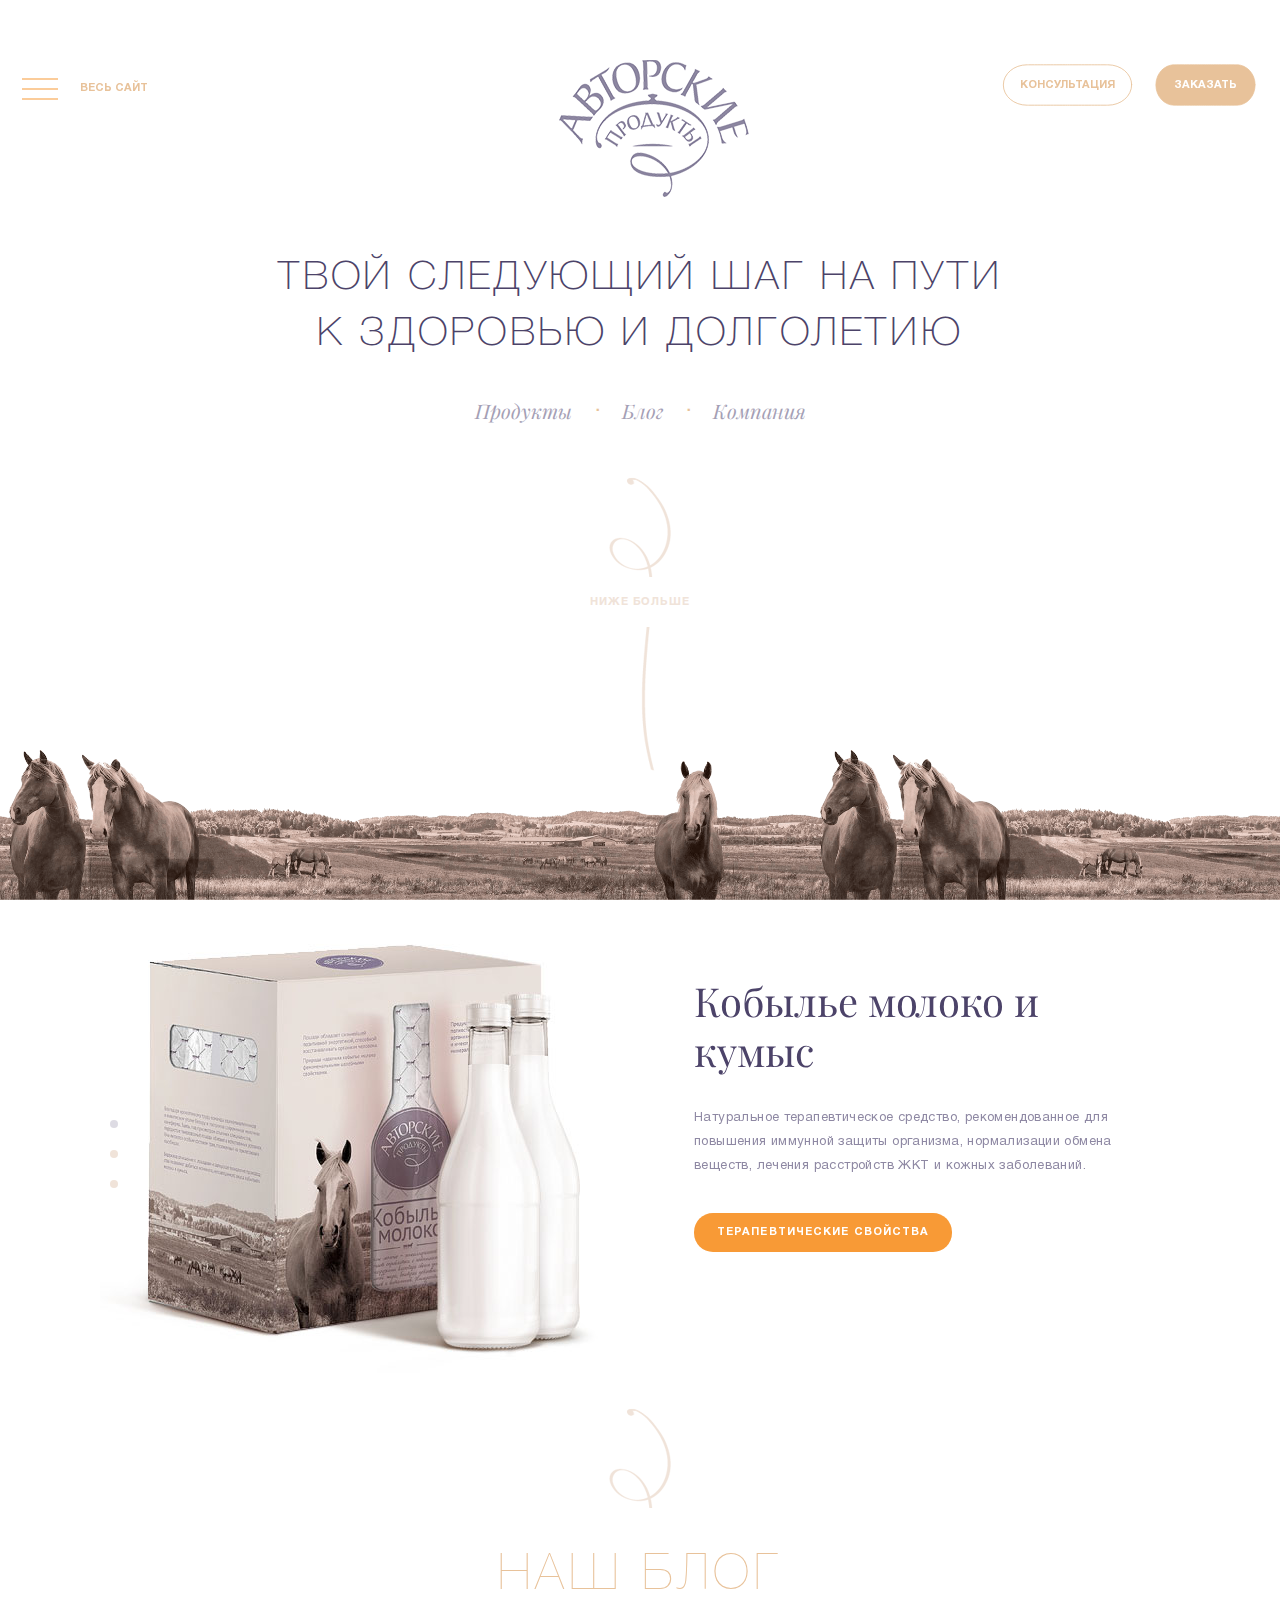
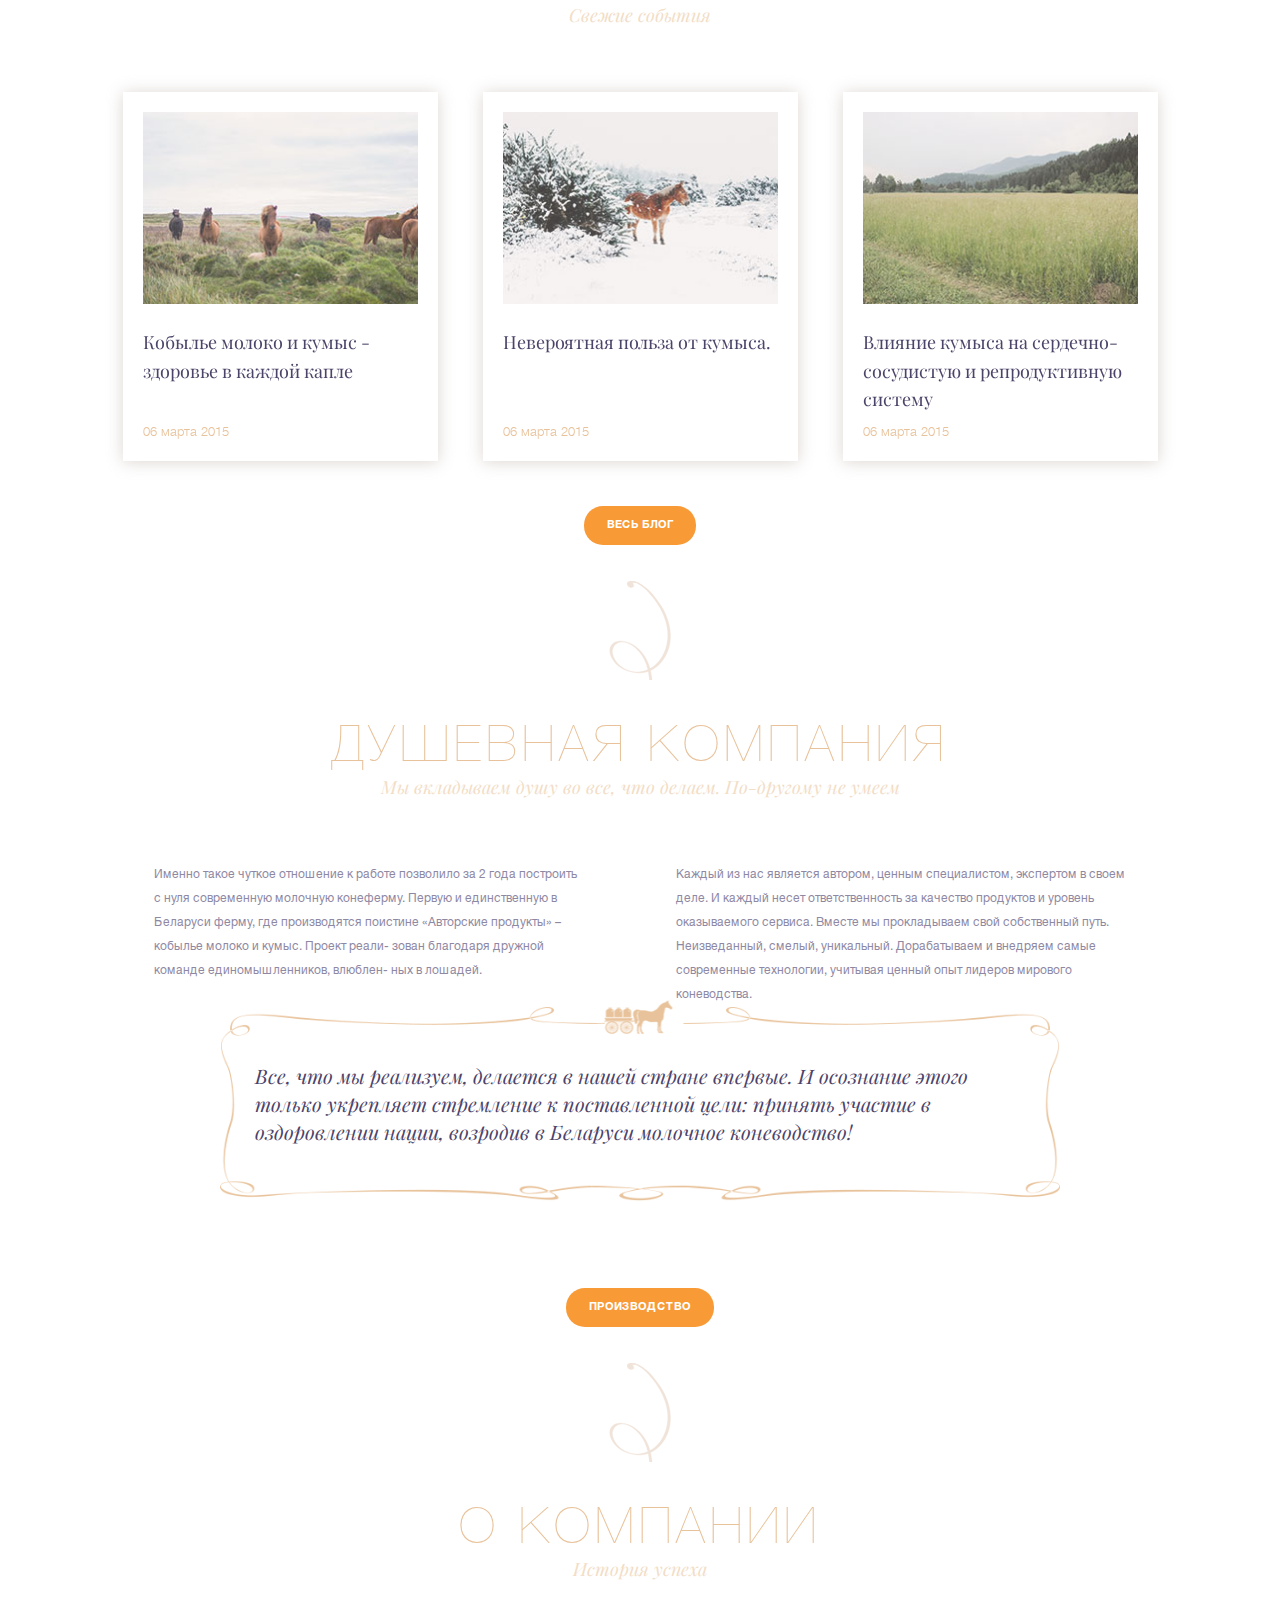
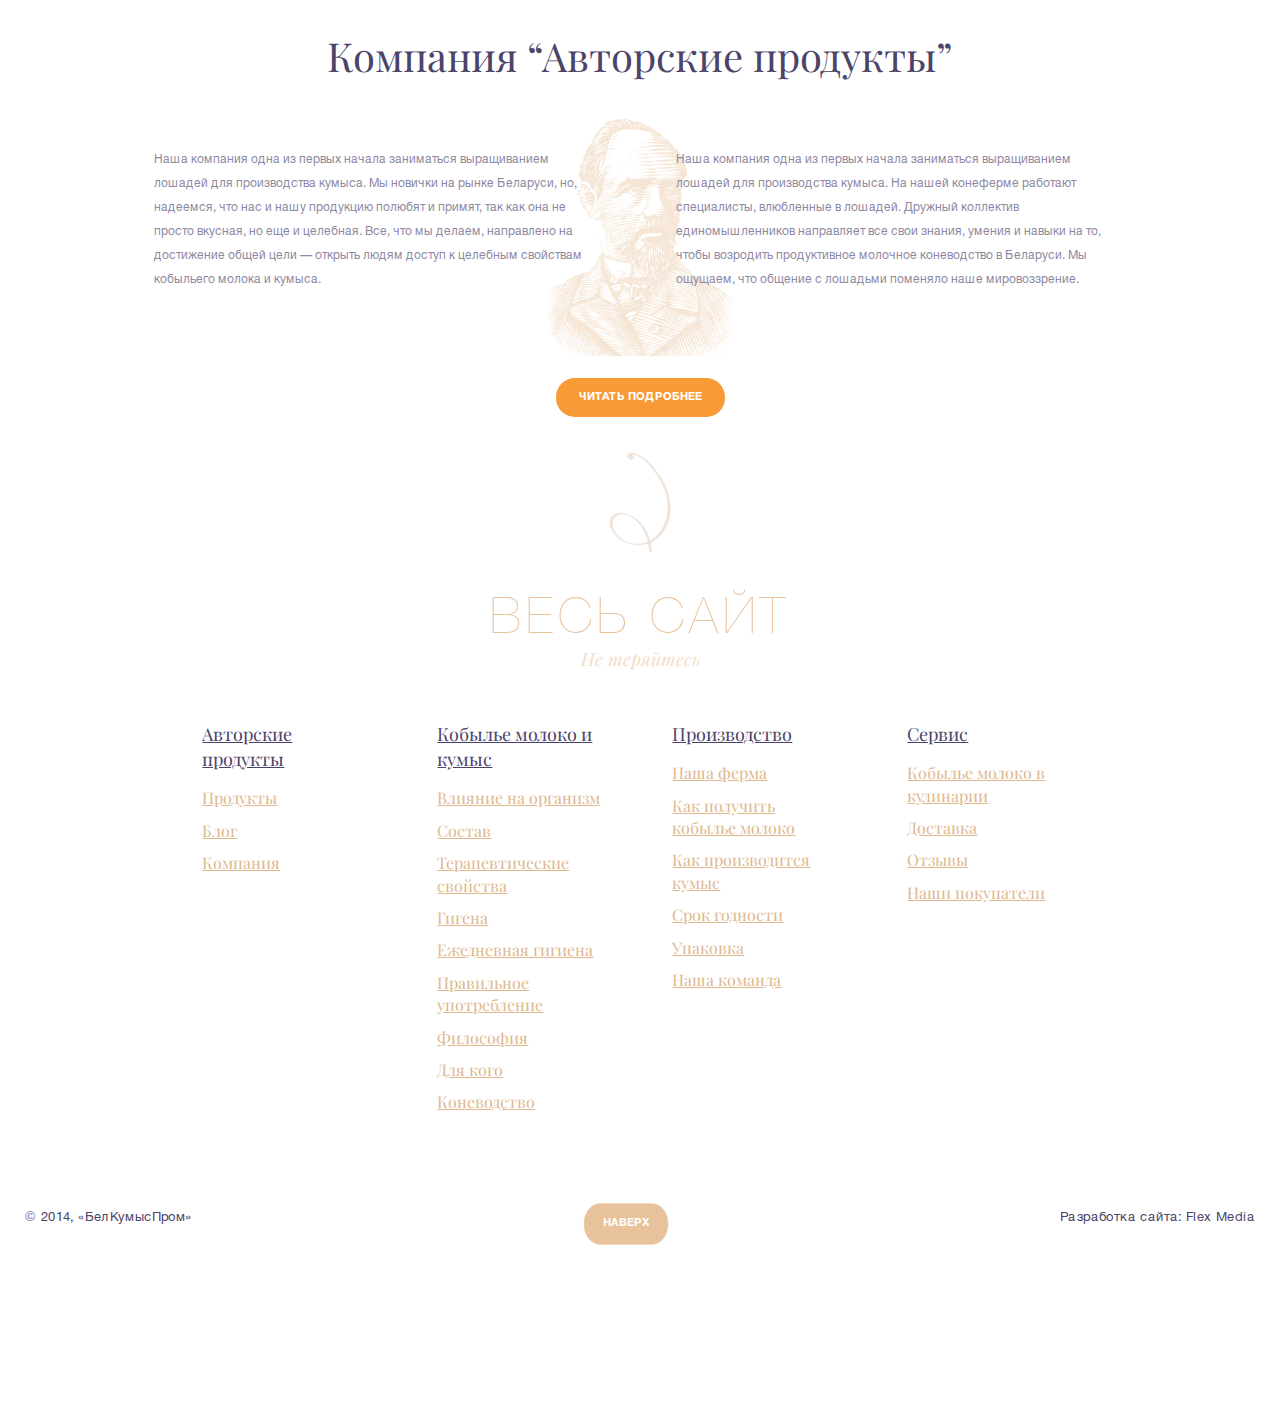
==== commit 753ea4aa: "index page almost done" ====
--- a/index.html
+++ b/index.html
@@ -30,9 +30,9 @@
 								</span>
 							</button>
 						</div>
-						<a href="#all" class="header__link" data-menuanchor="all">Весь сайт</a>
-					</div>
-					<a href="#main" class="logo"><img src="img/logo.png" alt="logo"></a>
+						<a href="#all" class="header__link js-link" data-menuanchor="all">Весь сайт</a>
+					</div>
+					<a href="#top" class="logo"><img src="img/logo.png" alt="logo"></a>
 					<div class="header__bl onright">
 						<div class="button-wrap">
 							<button class="button button--line button--effect-1">
@@ -56,13 +56,13 @@
 				</div>
 			</header>
 			<!-- end header -->
-			<div class="section">
+			<div class="section large-pad no-bg">
 				<div class="section__in txt-center">
 					<h1 class='h1 max-width'>Твой следующий шаг на пути к здоровью и долголетию</h1>
 					<ul class="nav">
-						<li><a href="#products" class="nav__link">Продукты</a></li>
-						<li><a href="#blog" class="nav__link">Блог</a></li>
-						<li><a href="#about" class="nav__link">Компания</a></li>
+						<li><a href="#products" class="nav__link js-link">Продукты</a></li>
+						<li><a href="#blog" class="nav__link js-link">Блог</a></li>
+						<li><a href="#about" class="nav__link js-link">Компания</a></li>
 					</ul>
 					<p class="more"><span>Ниже больше</span></p>
 				</div>
@@ -109,7 +109,7 @@
 				</div>
 			</div>
 			<div class="section" id='blog'>
-				<div class="section__in small-pad">
+				<div class="section__in">
 					<h2 class="h2">Наш блог</h2>
 					<h3 class="h3">Свежие события</h3>
 					<div class="txt-center">
@@ -142,12 +142,12 @@
 								</div>
 							</div>
 						</div>
-						<div class="blog__btn"><a href="#" class="button is-orange">Весь блог</a></div>
+						<div class="blog__btn"><a href="1-0blog.html" class="button is-orange">Весь блог</a></div>
 					</div>
 				</div>
 			</div>
 			<div class="section" id='company'>
-				<div class="section__in small-pad">
+				<div class="section__in">
 					<h2 class="h2">Душевная компания</h2>
 					<h3 class="h3">Мы вкладываем душу во все, что делаем. По-другому не умеем</h3>
 					<div class="about">
@@ -171,7 +171,7 @@
 				</div>
 			</div>
 			<div class="section" id='about'>
-				<div class="section__in small-pad">
+				<div class="section__in">
 					<h2 class="h2">О компании</h2>
 					<h3 class="h3">История успеха</h3>
 					<div class="about">
@@ -193,16 +193,16 @@
 					</div>
 				</div>
 			</div>
-			<div class="section" id='all'>
-				<div class="section__in small-pad">
+			<div class="section no-bg" id='all'>
+				<div class="section__in">
 					<h2 class="h2">Весь сайт</h2>
 					<h3 class="h3">Не теряйтесь</h3>
 					<div class="all">
 						<ul class="all__list">
-							<li data-menuanchor="main"><a href="#main">Авторские продукты</a></li>
-							<li data-menuanchor="products"><a href="#products">Продукты</a></li>
-							<li data-menuanchor="blog"><a href="#blog">Блог</a></li>
-							<li data-menuanchor="about"><a href="#about">Компания</a></li>
+							<li><a class="js-link" href="#main">Авторские продукты</a></li>
+							<li><a class="js-link" href="#products">Продукты</a></li>
+							<li><a class="js-link" href="#blog">Блог</a></li>
+							<li><a class="js-link" href="#about">Компания</a></li>
 						</ul>
 						<ul class="all__list">
 							<li><a href="#">Кобылье молоко и кумыс</a></li>
@@ -238,9 +238,7 @@
 			<!-- begin footer  -->
 			<footer class="footer is-main">
 				<div class="footer__in">
-					<p class="footer__copy">© 2014, «БелКумысПром»</p>
-					<p class="footer__made">Разработка сайта: <a href="#top">Flex Media</a></p>
-					<button class="button button--fill button--effect-1">
+					<button class="button button--fill button--effect-1 js-top">
 						<span class="morph-shape" data-morph-active="M286.5,62.5c0,27.891-22.609,50.5-50.5,50.5c0,0-64.355-6-86-6c-21.645,0-86,6-86,6c-27.891,0-50.5-22.609-50.5-50.5l0,0C13.5,34.609,36.109,12,64,12c0,0,64.355,6,86,6c21.645,0,86-6,86-6C263.891,12,286.5,34.609,286.5,62.5L286.5,62.5z">
 							<svg width="100%" height="100%" viewBox="0 0 300 125" preserveAspectRatio="none">
 								<path d="M286.5,62.5C286.5,90.39099999999999,263.891,113,236,113C236,113,171.64499999999998,113,150,113C128.355,113,64,113,64,113C36.109,113,13.5,90.39099999999999,13.5,62.5C13.5,62.5,13.5,62.5,13.5,62.5C13.5,34.609,36.109,12,64,12C64,12,128.35500000000002,12,150,12C171.645,12,236,12,236,12C263.891,12,286.5,34.609,286.5,62.5C286.5,62.5,286.5,62.5,286.5,62.5C286.5,62.5,286.5,62.5,286.5,62.5"></path>
@@ -248,6 +246,8 @@
 						</span>
 						<span class="button__text">Наверх</span>
 					</button>
+					<p class="footer__copy">© 2014, «БелКумысПром»</p>
+					<p class="footer__made">Разработка сайта: <a href="#">Flex Media</a></p>
 				</div>
 			</footer>
 			<!-- end footer -->
@@ -258,13 +258,13 @@
 	<!-- begin mobile-menu -->
 	<nav class="mob">
 		<div class="mob__in">
-			<a href="#" class="mob__logo"><img src="img/logo-small.png" alt=""></a>
+			<a href="#top" class="mob__logo"><img src="img/logo-small.png" alt=""></a>
 			<div class="mob__nav">
 				<a href="#" class="mob__link">Авторские продукты</a>
 				<ul class="mob__menu">
-					<li><a href="#products">Продукты</a></li>
-					<li><a href="#blog">Блог</a></li>
-					<li><a href="#company">Компания</a></li>
+					<li><a href="#products" class="js-link">Продукты</a></li>
+					<li><a href="#blog" class="js-link">Блог</a></li>
+					<li><a href="#company" class="js-link">Компания</a></li>
 				</ul>
 			</div>
 			<div class="mob__nav">
--- a/css/screen.css
+++ b/css/screen.css
@@ -62,7 +62,7 @@
 .button-wrap .button:not(:only-of-type):first-child { margin-right: 13px; }
 @media only screen and (max-width: 768px) { .button-wrap { display: none; } }
 
-.button { display: inline-block; padding: 14px 23px; text-transform: uppercase; font-size: 11px; background: white; color: #e8c29a; border-radius: 19px; line-height: 1; border: 1px solid #e8c29a; font-family: "HelveticaNeueCyrBold", Helvetica, sans-serif; -moz-box-sizing: border-box; -webkit-box-sizing: border-box; box-sizing: border-box; }
+.button { display: inline-block; padding: 14px 23px; text-transform: uppercase; font-size: 11px; background: none; color: #e8c29a; border-radius: 19px; line-height: 1; border: 1px solid #e8c29a; font-family: "HelveticaNeueCyrBold", Helvetica, sans-serif; -moz-box-sizing: border-box; -webkit-box-sizing: border-box; box-sizing: border-box; }
 .button:hover { color: #f0d6bc; border-color: #f0d6bc; -moz-transition: all 0.3s ease; -o-transition: all 0.3s ease; -webkit-transition: all 0.3s ease; transition: all 0.3s ease; }
 .button.is-peach { background: #e8c29a; color: white; }
 .button.is-peach:hover { background: #e0b686; }
@@ -89,11 +89,13 @@
 .l .l-col1 { float: left; width: 20%; }
 .l .l-col2 { float: right; width: 70%; }
 
-.bg { position: fixed; left: 0; right: 0; bottom: 0; height: 291px; background-image: url(../img/horses.png); background-position: 50% bottom; background-repeat: repeat-x; z-index: 2; pointer-events: none; -moz-transition: all 0.8s ease; -o-transition: all 0.8s ease; -webkit-transition: all 0.8s ease; transition: all 0.8s ease; }
+.bg { position: fixed; left: 0; right: 0; bottom: 0; height: 291px; background-image: url(../img/horses.png); background-position: 50% bottom; background-repeat: repeat-x; z-index: 1; -moz-transition: all 0.8s ease; -o-transition: all 0.8s ease; -webkit-transition: all 0.8s ease; transition: all 0.8s ease; }
 .bg.position { -moz-transform: translateY(100px); -ms-transform: translateY(100px); -webkit-transform: translateY(100px); transform: translateY(100px); }
-@media only screen and (max-width: 1280px) { .bg { -webkit-background-size: contain; -o-background-size: contain; background-size: contain; } }
-
-.header { position: fixed; width: 100%; padding-top: 60px; z-index: 1; }
+@media only screen and (max-width: 1280px) { .bg { height: 150px; -webkit-background-size: contain; -o-background-size: contain; background-size: contain; }
+  .bg.position { -moz-transform: translateY(50px); -ms-transform: translateY(50px); -webkit-transform: translateY(50px); transform: translateY(50px); } }
+@media only screen and (max-width: 980px) { .bg.position { -moz-transform: none; -ms-transform: none; -webkit-transform: none; transform: none; } }
+
+.header { position: fixed; width: 100%; min-height: 100px; padding-top: 60px; z-index: 10; }
 .header__in { max-width: 1540px; margin: 0 auto; padding: 0 20px; -moz-box-sizing: border-box; -webkit-box-sizing: border-box; box-sizing: border-box; *zoom: 1; }
 .header__in:after { content: " "; display: table; clear: both; }
 .header__bl { font-size: 0; }
@@ -101,7 +103,7 @@
 .header__menu { display: inline-block; vertical-align: middle; }
 .header__link { display: inline-block; margin-left: 20px; text-transform: uppercase; font-size: 11px; color: #e8c29a; vertical-align: middle; font-family: "HelveticaNeueCyrBold", Helvetica, sans-serif; }
 .header__link:hover { color: #b9b7c2; }
-@media only screen and (max-width: 768px) { .header { top: 0; min-height: 100px; background: white; }
+@media only screen and (max-width: 768px) { .header { top: 0; background: rgba(255, 255, 255, 0.7); }
   .header .header__bl:first-child { margin-top: 0; }
   .header .header__in { padding: 5px 25px 0; }
   .header .header__link { display: none; }
@@ -116,19 +118,23 @@
   .logo:before { filter: progid:DXImageTransform.Microsoft.Alpha(enabled=false); opacity: 1; } }
 
 .more { position: relative; text-align: center; font-size: 11px; text-transform: uppercase; color: #f0e3d9; letter-spacing: 0.08em; z-index: 0; font-family: "HelveticaNeueCyrBold", Helvetica, sans-serif; -moz-transition: all 0.9s ease; -o-transition: all 0.9s ease; -webkit-transition: all 0.9s ease; transition: all 0.9s ease; }
-.more:before { content: ""; position: absolute; top: 52px; left: 50%; margin-left: -31px; background: url('../img/icons-s1143e941d5.png') 0 -657px no-repeat; width: 62px; height: 294px; }
+.more:before { content: ""; position: absolute; top: 52px; left: 50%; margin-left: -31px; background: url('../img/icons-sed11efe1cf.png') 0 -863px no-repeat; width: 62px; height: 294px; }
 .more span { position: relative; padding: 20px 0; background: white; -moz-transition: opacity 0.5s ease; -o-transition: opacity 0.5s ease; -webkit-transition: opacity 0.5s ease; transition: opacity 0.5s ease; }
-
-.container .section { max-width: 1500px; margin: 0 auto; padding: 60px 25px 0; -moz-box-sizing: border-box; -webkit-box-sizing: border-box; box-sizing: border-box; }
-.container .section:after { display: none; content: ""; position: absolute; left: 50%; bottom: -125px; margin-left: -15.5px; background: url(../img/icons/small-curve.png) no-repeat; width: 31px; height: 100px; }
+@media only screen and (max-width: 768px) { .more { margin-bottom: 0; }
+  .more:before { margin-left: -15.5px; background: url('../img/icons-sed11efe1cf.png') 0 -1167px no-repeat; width: 31px; height: 147px; } }
+
+.container .section { max-width: 1500px; margin: 0 auto; padding: 0 25px; -moz-box-sizing: border-box; -webkit-box-sizing: border-box; box-sizing: border-box; }
+.container .section:after { content: ""; position: absolute; left: 50%; bottom: -135px; margin-left: -31px; background: url(../img/icons/long-curve.png) no-repeat; width: 62px; height: 100px; }
+.container .section.no-bg:after { display: none; }
+.container .section.large-pad .section__in { padding-top: 300px; }
 .container .section__in { max-width: 1080px; margin: 0 auto; padding-top: 170px; }
-.container .section__in.small-pad { padding-top: 105px; }
-.container .section .nav { margin-top: 5%; }
-.container .section .more { padding-top: 170px; }
-@media only screen and (max-width: 768px), (max-height: 685px) { .container .section { position: relative; }
-  .container .section:after { display: block; }
-  .container .section:first-child:after, .container .section:last-child:after { display: none; }
+.container .section .nav { margin-top: 55px; }
+.container .section .more { padding-top: 170px; margin-bottom: 30px; }
+@media only screen and (max-width: 768px), (max-height: 685px) { .container .section:after { background: url(../img/icons/small-curve.png) no-repeat; width: 31px; margin-left: -15.5px; }
   .container .section .more { display: block; padding-top: 125px; } }
+@media only screen and (max-width: 1280px) { .container .section.large-pad .section__in { padding-top: 250px; }
+  .container .section .nav { margin-top: 35px; } }
+@media only screen and (max-width: 768px) { .container .section.large-pad .section__in { padding-top: 170px; } }
 
 .nav { font-size: 0; }
 .nav li { position: relative; display: inline-block; padding: 0 25px; }
@@ -195,7 +201,7 @@
 
 .blockquote { position: relative; max-width: 925px; min-height: 150px; margin: 30px auto 25px; padding: 55px 35px; background: url(../img/quote.png); -webkit-background-size: 100% 100%; -o-background-size: 100% 100%; background-size: 100% 100%; background-repeat: no-repeat; text-align: center; font-size: 20px; font-style: italic; color: #4c4369; -moz-box-sizing: border-box; -webkit-box-sizing: border-box; box-sizing: border-box; font-family: "Playfair Display", serif; }
 .blockquote strong { font-weight: bold; }
-.blockquote:before { content: ""; position: absolute; top: -10px; left: 50%; -moz-transform: translateX(-50%); -ms-transform: translateX(-50%); -webkit-transform: translateX(-50%); transform: translateX(-50%); background: url('../img/icons-s1143e941d5.png') 0 -389px no-repeat; width: 75px; height: 41px; }
+.blockquote:before { content: ""; position: absolute; top: -10px; left: 50%; -moz-transform: translateX(-50%); -ms-transform: translateX(-50%); -webkit-transform: translateX(-50%); transform: translateX(-50%); background: url('../img/icons-sed11efe1cf.png') 0 -595px no-repeat; width: 75px; height: 41px; }
 @media only screen and (max-width: 768px) { .blockquote { font-size: 15px; } }
 
 .all { margin-top: 50px; text-align: center; font-size: 0; }
@@ -207,21 +213,23 @@
 .all__list a:hover { text-decoration: none; }
 @media only screen and (max-width: 768px) { .all .all__list { width: 100%; display: block; margin: 0 auto 45px; text-align: center; } }
 
-.footer.is-main { padding: 75px 25px 170px; -moz-transition: all 0.3s ease; -o-transition: all 0.3s ease; -webkit-transition: all 0.3s ease; transition: all 0.3s ease; }
+.footer.is-main { padding: 75px 25px 170px; -moz-transition: all 0.3s ease; -o-transition: all 0.3s ease; -webkit-transition: all 0.3s ease; transition: all 0.3s ease; z-index: 15; }
 .footer.is-main p { color: #4c4369; }
 .footer.is-main p a { color: #4c4369; }
 .footer.is-main p a:hover { text-decoration: underline; }
 .footer.is-main.is-visible { bottom: 20%; filter: progid:DXImageTransform.Microsoft.Alpha(enabled=false); opacity: 1; }
+@media only screen and (max-width: 768px) { .footer.is-main { padding-bottom: 120px; } }
 
 .mob { position: fixed; top: 0; left: 0; width: 320px; height: 100%; padding: 40px 0; background: white; overflow-y: auto; text-align: center; z-index: 100; -moz-transform: translate3d(-100%, 0, 0); -ms-transform: translate3d(-100%, 0, 0); -webkit-transform: translate3d(-100%, 0, 0); transform: translate3d(-100%, 0, 0); -moz-transition: -moz-transform 500ms; -o-transition: -o-transform 500ms; -webkit-transition: -webkit-transform 500ms; transition: transform 500ms; }
-@media only screen and (max-width: 360px) { .mob { width: 270px; } }
+@media only screen and (max-width: 360px) { .mob { width: 250px; } }
 .mob .mob__logo { display: block; margin-bottom: 40px; }
 .mob .mob__nav { position: relative; margin-bottom: 30px; }
 .mob .mob__link { display: inline-block; margin-bottom: 10px; font-size: 18px; color: #4c4369; text-decoration: none; font-family: "Playfair Display", serif; }
 .mob .mob__link:hover, .mob .mob__link.is-active { text-decoration: none; }
 .mob .mob__menu li { margin-bottom: 10px; }
 .mob .mob__menu li a { font-size: 18px; color: #e8c29a; text-decoration: underline; font-family: "Playfair Display", serif; }
-.mob .mob__order { font-size: 18px; color: #4c4369; font-weight: bold; font-family: "Playfair Display", serif; }
+.mob .mob__menu li a:hover { text-decoration: none; }
+.mob .mob__order { font-size: 18px; color: #4c4369; font-weight: bold; text-decoration: underline; font-family: "Playfair Display", serif; }
 .mob .mob__order:hover { text-decoration: none; }
 
 .mob-close { position: fixed; top: 60px; left: 340px; font-size: 0; cursor: pointer; visibility: hidden; z-index: 100; -moz-transform: translate3d(-320px, 0, 0); -ms-transform: translate3d(-320px, 0, 0); -webkit-transform: translate3d(-320px, 0, 0); transform: translate3d(-320px, 0, 0); -moz-transition: -moz-transform 500ms; -o-transition: -o-transform 500ms; -webkit-transition: -webkit-transform 500ms; transition: transform 500ms; }
@@ -229,6 +237,8 @@
 .mob-close i { position: relative; margin-right: 40px; }
 .mob-close i:before { content: ""; position: absolute; top: 0; left: 0; width: 35px; height: 2px; background: white; -ms-transform: rotate(45deg); -webkit-transform: rotate(45deg); transform: rotate(45deg); }
 .mob-close i:after { content: ""; position: absolute; top: 0; left: 0; width: 35px; height: 2px; background: white; -ms-transform: rotate(-45deg); -webkit-transform: rotate(-45deg); transform: rotate(-45deg); }
+@media only screen and (max-width: 768px) { .mob-close span { display: none; } }
+@media only screen and (max-width: 360px) { .mob-close { left: 280px; } }
 
 .slick-slider { position: relative; display: block; box-sizing: border-box; -moz-box-sizing: border-box; -webkit-touch-callout: none; -webkit-user-select: none; -khtml-user-select: none; -moz-user-select: none; -ms-user-select: none; user-select: none; -ms-touch-action: pan-y; touch-action: pan-y; -webkit-tap-highlight-color: transparent; }
 
@@ -271,9 +281,11 @@
 .slick-dots button:hover { box-shadow: none; }
 
 .header .logo_inner { top: 0; width: 100px; margin-left: -50px; }
+@media only screen and (max-width: 768px) { .header .logo_inner { top: 15px; } }
 .header .logo_inner img { width: 100%; }
 
 .breadcrumbs { font-size: 0; text-align: center; padding: 25px 0 50px; }
+@media only screen and (max-width: 768px) { .breadcrumbs { padding: 25px 0 35px; } }
 .breadcrumbs li { display: inline-block; vertical-align: top; padding: 0 16px; position: relative; }
 .breadcrumbs li:first-child:before { display: none; }
 .breadcrumbs li:before { content: ""; position: absolute; top: 8px; left: 0; width: 3px; height: 3px; background-color: #e8c29a; -moz-border-radius: 50%; -webkit-border-radius: 50%; border-radius: 50%; }
@@ -290,33 +302,50 @@
 .pages a { font-family: "Playfair Display", serif; font-size: 18px; color: #8e88a3; -moz-transition: color 0.3s; -o-transition: color 0.3s; -webkit-transition: color 0.3s; transition: color 0.3s; }
 .pages a:hover, .pages a.is-active { color: #e8c29a; }
 
+@media only screen and (max-width: 768px) { .section.is-blog { padding: 0; } }
+.section.is-blog:after { display: none; }
 .section.is-blog .blog__item { margin-bottom: 44px; }
 .section.is-blog .blog__in { -moz-transition: box-shadow 0.3s; -o-transition: box-shadow 0.3s; -webkit-transition: box-shadow 0.3s; transition: box-shadow 0.3s; }
 .section.is-blog .blog__in:hover { -moz-box-shadow: 0 1px 60px rgba(174, 158, 148, 0.5); -webkit-box-shadow: 0 1px 60px rgba(174, 158, 148, 0.5); box-shadow: 0 1px 60px rgba(174, 158, 148, 0.5); }
 
-.footer { padding: 180px 20px 45px; }
+.footer { padding: 180px 20px 45px; position: relative; z-index: 10; }
+@media only screen and (max-width: 768px) { .footer { padding: 20px 20px 20px; } }
 .footer__in { *zoom: 1; text-align: center; max-width: 1500px; margin: 0 auto; }
 .footer__in:after { content: " "; display: table; clear: both; }
 .footer p { font-family: "HelveticaNeueCyrRoman", Helvetica, sans-serif; font-size: 13px; letter-spacing: 0.03em; padding: 10px 0; color: white; }
+@media only screen and (max-width: 768px) { .footer p { color: #8b87a1; padding: 5px 0; } }
 .footer p a { color: white; }
+@media only screen and (max-width: 768px) { .footer p a { color: #8b87a1; } }
 .footer__copy { float: left; text-align: left; }
+@media only screen and (max-width: 768px) { .footer__copy { float: none; text-align: center; } }
 .footer__made { float: right; text-align: right; }
+@media only screen and (max-width: 768px) { .footer__made { float: none; text-align: center; } }
 .footer .button { margin: 0 10px; }
+@media only screen and (max-width: 768px) { .footer .button { margin: 0 0 20px; } }
 
 .in-title { font-family: "Playfair Display", serif; line-height: 1.25; color: #4c4369; font-size: 40px; }
+@media only screen and (max-width: 768px) { .in-title { font-size: 24px; text-align: center; } }
 
 .inner { max-width: 803px; padding: 0 20px; margin: 0 auto; }
+@media only screen and (max-width: 768px) { .inner { padding: 0; } }
 .inner p, .inner .inner__box { padding: 0 10%; }
-.inner__heading { font-family: "Playfair Display", serif; line-height: 1.25; color: #4c4369; }
+@media only screen and (max-width: 768px) { .inner p, .inner .inner__box { padding: 0 25px; } }
+@media only screen and (max-width: 768px) { .inner__box { text-align: center; } }
 .inner .in-title { padding: 0 2% 25px 10%; }
-.inner__heading { padding: 0 8% 0 10%; font-size: 30px; margin-bottom: 45px; }
+@media only screen and (max-width: 768px) { .inner .in-title { padding: 0 25px 25px; } }
+.inner__heading { font-family: "Playfair Display", serif; line-height: 1.25; color: #4c4369; padding: 0 8% 0 10%; font-size: 30px; margin-bottom: 45px; }
+@media only screen and (max-width: 768px) { .inner__heading { padding: 0 25px; font-size: 20px; margin-bottom: 30px; text-align: center; } }
 .inner img { max-width: 100%; margin-bottom: 30px; }
 .inner p { font-family: "HelveticaNeueCyrLight", Helvetica, sans-serif; font-size: 16px; line-height: 1.75; letter-spacing: 0.03em; color: #8e88a3; margin-bottom: 30px; }
+@media only screen and (max-width: 768px) { .inner p { font-size: 14px; } }
 .inner p b { font-family: "HelveticaNeueCyrRoman", Helvetica, sans-serif; font-weight: normal; }
 .inner blockquote { font-family: "Playfair Display", serif; font-style: italic; font-size: 24px; line-height: 1.5; color: #e8c29a; margin: 0 -10px 30px 0; }
-.inner__news { padding: 0 0 50px; }
-.inner__news p { margin-bottom: 10px; padding: 0 9% 0 10%; }
+@media only screen and (max-width: 768px) { .inner blockquote { padding: 0 25px; margin: 0 0 30px; font-size: 18px; } }
+.inner__news { padding: 0 0 50px; text-align: center; }
+.inner__news p { margin-bottom: 10px; padding: 0 9% 0 10%; text-align: left; }
+@media only screen and (max-width: 768px) { .inner__news p { padding: 0 25px; } }
 .inner__news img { max-width: 300px; float: left; margin: 10px 35px 10px 0; }
+@media only screen and (max-width: 768px) { .inner__news img { float: none; margin: 10px 0 30px; } }
 
 .back { display: inline-block; position: relative; padding: 4px 0 3px 46px; font-family: "HelveticaNeueCyrBold", Helvetica, sans-serif; font-size: 11px; text-transform: uppercase; color: #e8c29a; }
 .back:before { content: ""; position: absolute; top: 50%; left: 0; margin: -10px 0 0; background: url("../img/svg/back.svg") no-repeat 0 0; -moz-background-size: 33px 20px; -o-background-size: 33px 20px; -webkit-background-size: 33px 20px; background-size: 33px 20px; width: 33px; height: 20px; display: inline-block; }
@@ -325,19 +354,22 @@
 .gallery__wrap { position: relative; text-align: center; }
 .gallery__slider { position: relative; }
 .gallery .slick-prev, .gallery .slick-next { position: absolute; top: 50%; margin-top: -11px; z-index: 200; }
+@media only screen and (max-width: 1028px) { .gallery .slick-prev, .gallery .slick-next { display: none !important; } }
 .gallery .slick-prev:before, .gallery .slick-next:before { display: none; }
 .gallery .slick-prev { background: url("../img/svg/arr-prev.svg") no-repeat 0 0; -moz-background-size: 49px 21px; -o-background-size: 49px 21px; -webkit-background-size: 49px 21px; background-size: 49px 21px; width: 49px; height: 21px; display: inline-block; left: -87px; }
 .gallery .slick-next { background: url("../img/svg/arr-next.svg") no-repeat 0 0; -moz-background-size: 49px 21px; -o-background-size: 49px 21px; -webkit-background-size: 49px 21px; background-size: 49px 21px; width: 49px; height: 21px; display: inline-block; right: -87px; }
 .gallery__pager { display: inline-block; vertical-align: top; font-family: "Playfair Display", serif; font-size: 18px; color: #8e88a3; position: relative; padding: 0 20px; }
 .gallery__prev, .gallery__next { position: absolute; top: 50%; }
-.gallery__prev { left: 0; background: url('../img/icons-s1143e941d5.png') 0 -76px no-repeat; width: 10px; height: 19px; }
-.gallery__next { right: 0; background: url('../img/icons-s1143e941d5.png') 0 -105px no-repeat; width: 10px; height: 19px; }
+.gallery__prev { left: 0; background: url('../img/icons-sed11efe1cf.png') 0 -76px no-repeat; width: 10px; height: 19px; }
+.gallery__next { right: 0; background: url('../img/icons-sed11efe1cf.png') 0 -105px no-repeat; width: 10px; height: 19px; }
 .gallery__current { font-size: 36px; }
 .gallery img { margin-bottom: 20px; }
 
 .share { font-size: 0; text-align: center; padding: 50px 0; }
-.share li { padding: 0 15px; display: inline-block; vertical-align: middle; }
+.share li { padding: 0 15px 15px; display: inline-block; vertical-align: middle; }
+@media only screen and (max-width: 480px) { .share li { display: block; } }
 .share a { display: inline-block; }
+.share a img { margin: 0; }
 
 .number { position: relative; font-size: 0; }
 .number__input { display: inline-block; vertical-align: top; width: 35px; height: 35px; line-height: 35px; text-align: center; font-family: "HelveticaNeueCyrLight", Helvetica, sans-serif; font-size: 16px; color: #4c4369; border: 1px solid #c8c6cf; background: white; margin: 0 9px; }
@@ -350,15 +382,19 @@
 .price small { font-size: 18px; }
 
 .order { max-width: 1024px; padding: 0 20px; margin: 0 auto; }
+@media only screen and (max-width: 768px) { .order { padding: 0 0 50px; } }
 .order__tabs { font-size: 0; text-align: center; }
 .order__tabs li { display: inline-block; vertical-align: top; padding: 0 5px; }
+@media only screen and (max-width: 768px) { .order__tabs li { padding: 0; } }
 .order__tabs a { font-family: "Playfair Display", serif; font-size: 40px; line-height: 1; color: #e8c29a; display: inline-block; padding: 3px 22px 8px; }
+@media only screen and (max-width: 768px) { .order__tabs a { font-size: 26px; padding: 11px 22px 13px; } }
 .order__tabs a.is-active { color: #4c4369; background-color: #f6f5f7; -moz-border-radius: 24px; -webkit-border-radius: 24px; border-radius: 24px; }
 .order__tabs a.is-active span { border: none; }
 .order__tabs a span { border-bottom: 1px dotted #e8c29a; }
 .order__inner { *zoom: 1; padding: 25px 0 0; }
 .order__inner:after { content: " "; display: table; clear: both; }
 .order__filter { float: left; width: 200px; padding: 25px 0 0; }
+@media only screen and (max-width: 768px) { .order__filter { float: none; margin: 0 auto; text-align: center; padding: 5px 0 0; } }
 .order__filter li { padding: 0 15px 10px; }
 .order__filter li a { display: inline-block; max-width: 130px; padding: 8px 20px; color: #4c4369; font-family: "Playfair Display", serif; font-size: 16px; }
 .order__filter li a.is-active { border: 1px solid #e8c29a; -moz-border-radius: 19px; -webkit-border-radius: 19px; border-radius: 19px; }
@@ -367,15 +403,25 @@
 .order__filter li a:hover span { border-bottom: none; }
 .order__filter li a span { border-bottom: 1px solid rgba(232, 194, 154, 0.7); }
 .order__content { overflow: hidden; }
-.order__img { max-width: 350px; width: 100%; float: left; width: 100%; margin-right: 90px; }
+.order__img { max-width: 350px; width: 100%; float: left; margin-right: 90px; }
+.order__img img { width: 100%; }
+@media only screen and (max-width: 768px) { .order__img img { max-width: 90%; } }
+@media only screen and (max-width: 768px) { .order__img { float: none; margin: 0 auto; } }
 .order__info { overflow: hidden; padding: 35px 0 0; }
+@media only screen and (max-width: 1028px) { .order__info { clear: both; max-width: 380px; } }
+@media only screen and (max-width: 768px) { .order__info { margin: 0 auto; max-width: 100%; text-align: center; } }
 .order__info.is-small { max-width: 240px; }
 .order__info .spinner { float: left; }
+@media only screen and (max-width: 768px) { .order__info .spinner { float: none; margin-bottom: 20px; } }
 .order__info .price { float: right; }
+@media only screen and (max-width: 768px) { .order__info .price { float: none; } }
 .order__info p { font-family: "Playfair Display", serif; font-style: italic; font-size: 15px; color: #89859a; }
 .order__label { font-family: "Playfair Display", serif; font-style: italic; font-size: 18px; color: #4c4369; line-height: 1.4; margin-bottom: 25px; display: block; }
+@media only screen and (max-width: 768px) { .order__label { max-width: 240px; margin: 0 auto 25px; } }
 .order__btn { clear: both; padding: 26px 0 0; border-top: 1px solid #e0e0e0; }
 .order__btn .button { width: 100%; text-align: center; margin-bottom: 30px; }
+@media only screen and (max-width: 768px) { .order__btn .button { max-width: 260px; } }
+@media only screen and (max-width: 768px) { .order__btn p { max-width: 200px; margin: 0 auto; } }
 .order__price { *zoom: 1; padding: 0 0 28px; }
 .order__price:after { content: " "; display: table; clear: both; }
 .order__pack { *zoom: 1; font-size: 0; text-align: center; padding: 0 0 15px; }
@@ -384,7 +430,7 @@
 .order__pack img { display: inline-block; vertical-align: middle; width: 81px; }
 .order__pack span { padding: 15px 10px 0; font-family: "Playfair Display", serif; font-size: 24px; line-height: 1; color: #8e88a3; display: inline-block; vertical-align: middle; }
 .order__pack ul { display: inline-block; vertical-align: middle; padding: 0 0 0 6px; }
-.order__pack ul li { display: inline-block; vertical-align: top; background: url('../img/icons-s1143e941d5.png') 0 0 no-repeat; width: 16px; height: 66px; margin: 0 0 0 -6px; }
+.order__pack ul li { display: inline-block; vertical-align: top; background: url('../img/icons-sed11efe1cf.png') 0 0 no-repeat; width: 16px; height: 66px; margin: 0 0 0 -6px; }
 .order__quantity { text-align: center; font-size: 0; padding: 17px 0 19px; border-top: 1px solid #f1f0f3; }
 .order__quantity .spinner { float: none; display: inline-block; }
 .order__quantity span { display: block; font-family: "HelveticaNeueCyrLight", Helvetica, sans-serif; font-size: 13px; letter-spacing: 0.03em; color: #4c4369; margin-bottom: 10px; }
@@ -393,18 +439,19 @@
 .order__block { display: none; }
 .order__block.is-active { display: block; }
 
-.popup { padding: 75px 20px 20px; min-width: 280px; }
+.popup { padding: 65px 0 20px; min-width: 320px; }
 .popup-wrap { position: fixed; top: 0; left: 0; bottom: 0; right: 0; background: rgba(72, 61, 50, 0.8); z-index: 300; overflow: auto; display: none; }
 .popup-wrap.is-active { display: block; }
-.popup__close { background: url('../img/icons-s1143e941d5.png') 0 -134px no-repeat; width: 19px; height: 20px; position: absolute; top: 16px; right: 17px; cursor: pointer; }
-.popup__inner { max-width: 465px; margin: 0 auto; background: white; -moz-box-shadow: 0 1px 182px #483d32; -webkit-box-shadow: 0 1px 182px #483d32; box-shadow: 0 1px 182px #483d32; position: relative; padding: 90px 0 0; }
+.popup__close { background: url('../img/icons-sed11efe1cf.png') 0 -134px no-repeat; width: 19px; height: 20px; position: absolute; top: 16px; right: 17px; cursor: pointer; }
+.popup__inner { max-width: 465px; margin: 0 auto; background: white; -moz-box-shadow: 0 1px 182px #483d32; -webkit-box-shadow: 0 1px 182px #483d32; box-shadow: 0 1px 182px #483d32; position: relative; padding: 90px 0 70px; }
 .popup__logo { position: absolute; top: -55px; left: 50%; margin-left: -90px; width: 180px; height: 180px; background: white; -moz-border-radius: 50%; -webkit-border-radius: 50%; border-radius: 50%; padding: 38px 0 0; -moz-box-sizing: border-box; -webkit-box-sizing: border-box; box-sizing: border-box; }
 .popup__logo img { width: 100px; display: block; margin: 0 auto; }
-.popup__form { max-width: 298px; padding: 0 20px; margin: 0 auto; position: relative; z-index: 2; }
-.popup__title { text-align: center; font-family: "Playfair Display", serif; font-size: 40px; line-height: 1.25; color: #4c4369; display: block; margin-bottom: 20px; }
-.popup__bottom { padding: 8px 0 80px; text-align: center; }
-.popup__bottom .button { width: 100%; -moz-box-sizing: border-box; -webkit-box-sizing: border-box; box-sizing: border-box; margin-bottom: 20px; }
-.popup__bottom p { font-family: "Playfair Display", serif; font-style: italic; font-size: 15px; color: #89859a; }
+
+.form { max-width: 298px; padding: 0 30px; margin: 0 auto; position: relative; z-index: 2; text-align: left; }
+.form__title { text-align: center; font-family: "Playfair Display", serif; font-size: 40px; line-height: 1.25; color: #4c4369; display: block; margin-bottom: 20px; }
+.form__bottom { padding: 8px 0 10px; text-align: center; }
+.form__bottom .button { width: 100%; -moz-box-sizing: border-box; -webkit-box-sizing: border-box; box-sizing: border-box; margin-bottom: 20px; }
+.form__bottom p { font-family: "Playfair Display", serif; font-style: italic; font-size: 15px; color: #89859a; }
 
 .field { margin-bottom: 15px; }
 .field label { display: block; }
@@ -418,3 +465,39 @@
 .textarea { height: 68px; resize: none; }
 
 label.error { font-size: 0; filter: progid:DXImageTransform.Microsoft.Alpha(Opacity=0); opacity: 0; }
+
+.section { z-index: 5; position: relative; }
+
+.out.is-inner { position: relative; }
+.out.is-inner .bg-wrap { z-index: 0; }
+.out.is-inner .bg { background-attachment: inherit; }
+
+.consultation { max-width: 960px; text-align: center; margin: 0 auto; }
+.consultation .in-title { max-width: 340px; margin: 0 auto 40px; }
+@media only screen and (max-width: 768px) { .consultation .in-title { max-width: 70%; margin: 0 auto 30px; } }
+.consultation__section { padding-bottom: 240px; margin-bottom: 40px; position: relative; }
+@media only screen and (max-width: 768px) { .consultation__section { padding-bottom: 130px; } }
+.consultation__section:after { content: ""; position: absolute; bottom: 0; left: 0; right: 0; height: 200px; background: url(../img/icons/consultation-deco.png) no-repeat bottom center; -webkit-background-size: contain; -o-background-size: contain; background-size: contain; }
+@media only screen and (max-width: 768px) { .consultation__section:after { height: 100px; } }
+.consultation__section.is-last { padding: 0; }
+@media only screen and (max-width: 768px) { .consultation__section.is-last { padding-bottom: 0; } }
+.consultation__section.is-last:after { display: none; }
+.consultation__number { font-family: "Playfair Display", serif; font-size: 80px; letter-spacing: 0.05em; color: #4c4369; display: block; margin-bottom: 25px; }
+@media only screen and (max-width: 768px) { .consultation__number { font-size: 32px; margin-bottom: 30px; } }
+.consultation__contacts { padding: 30px 0; }
+@media only screen and (max-width: 768px) { .consultation__contacts { padding: 20px 0 0; } }
+.consultation__contacts div { font-family: "Playfair Display", serif; font-style: italic; font-size: 30px; line-height: 1.5; color: #8e88a3; }
+@media only screen and (max-width: 768px) { .consultation__contacts div { font-size: 18px; line-height: 2; } }
+.consultation__contacts div.is-orange { color: #e8c29a; }
+.consultation__contacts div.is-orange span { border-bottom-color: #e8c29a; }
+.consultation__contacts span { border-bottom: 1px solid #8e88a3; }
+
+.blockquote { text-align: left; *zoom: 1; max-width: 840px; margin: 0 auto; }
+.blockquote:after { content: " "; display: table; clear: both; }
+.blockquote__img { float: left; width: 154px; height: 154px; margin-right: 70px; }
+@media only screen and (max-width: 768px) { .blockquote__img { float: none; margin: 0 auto 25px; } }
+.blockquote__img img { width: 100%; height: 100%; }
+.blockquote__text { overflow: hidden; padding: 5px 0; }
+@media only screen and (max-width: 768px) { .blockquote__text { padding: 0 20px; max-width: 300px; margin: 0 auto; } }
+.blockquote__text p { font-family: "Playfair Display", serif; font-style: italic; font-size: 18px; line-height: 1.66; color: #8e88a3; margin-bottom: 25px; }
+.blockquote__text span { font-family: "HelveticaNeueCyrRoman", Helvetica, sans-serif; font-size: 11px; line-height: 1.8; color: #c2bfcd; letter-spacing: 0.02em; filter: progid:DXImageTransform.Microsoft.Alpha(Opacity=50); opacity: 0.5; max-width: 170px; display: block; text-transform: uppercase; }
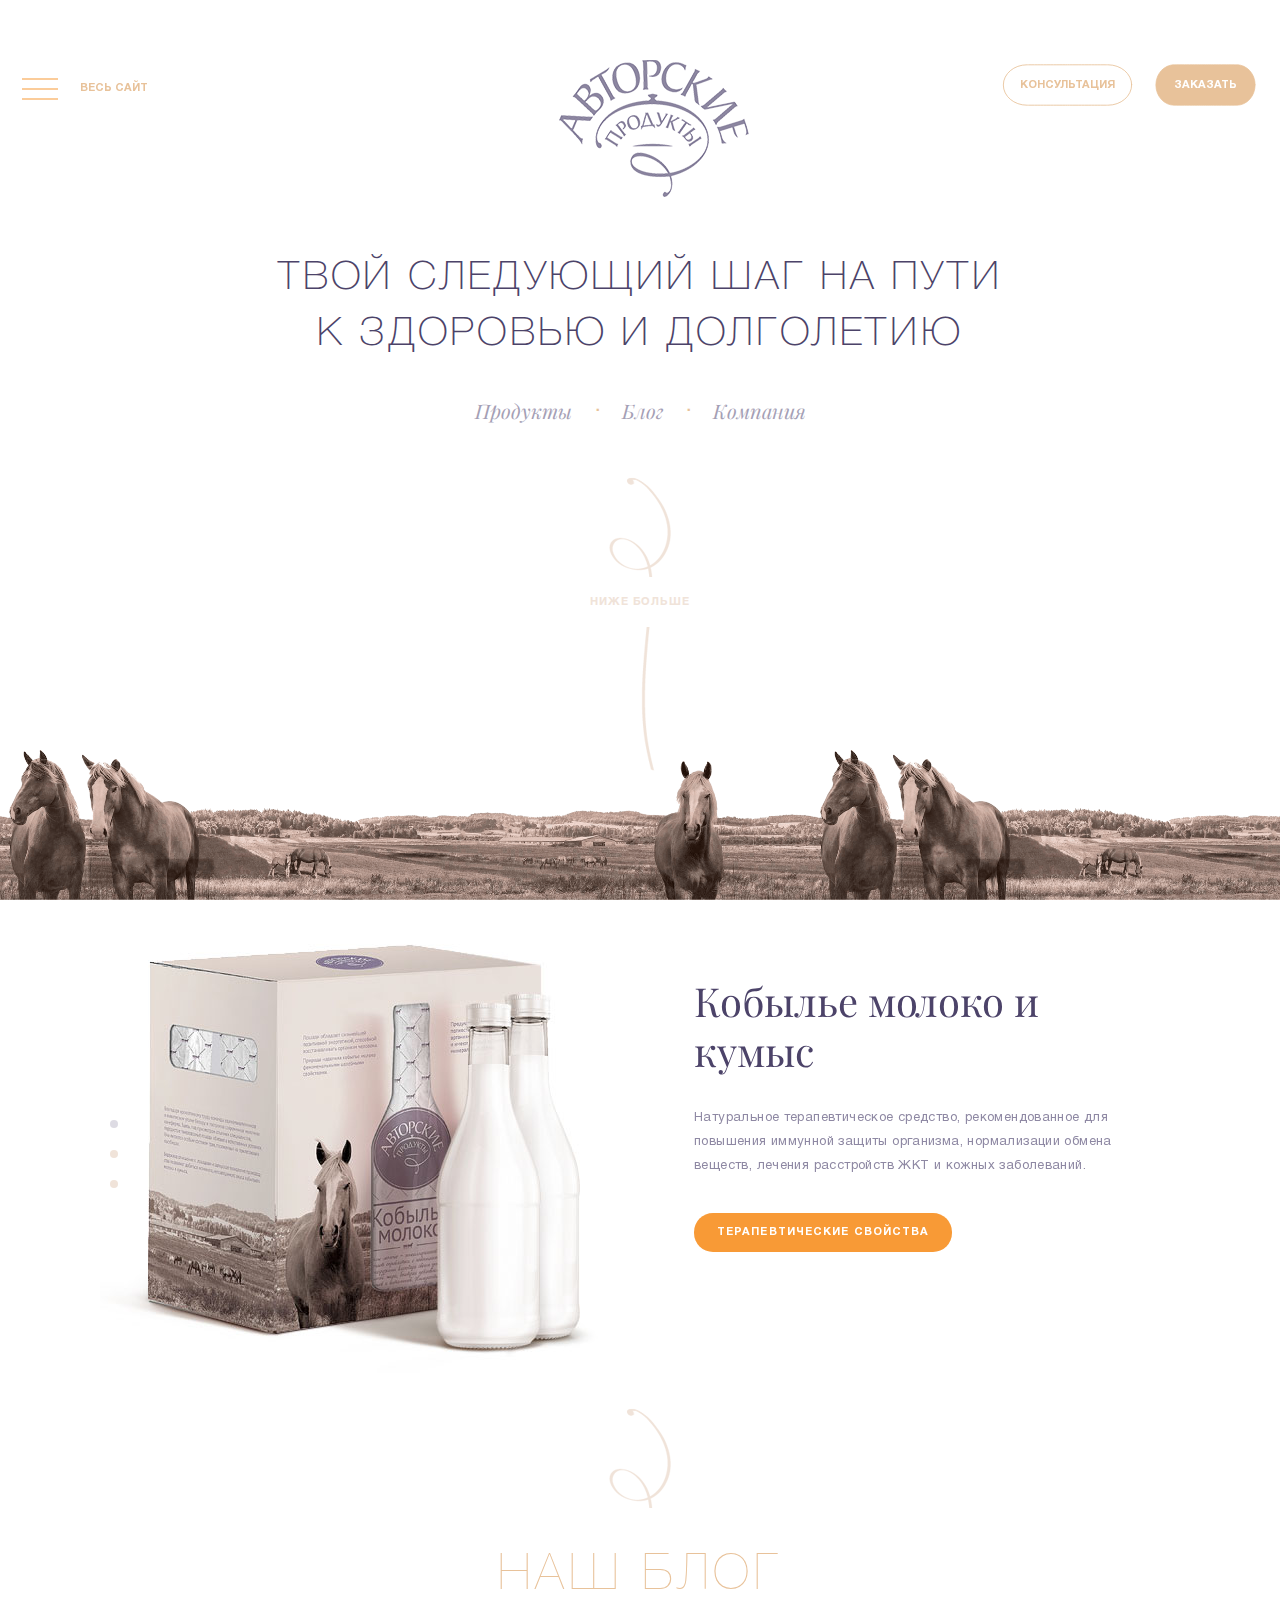
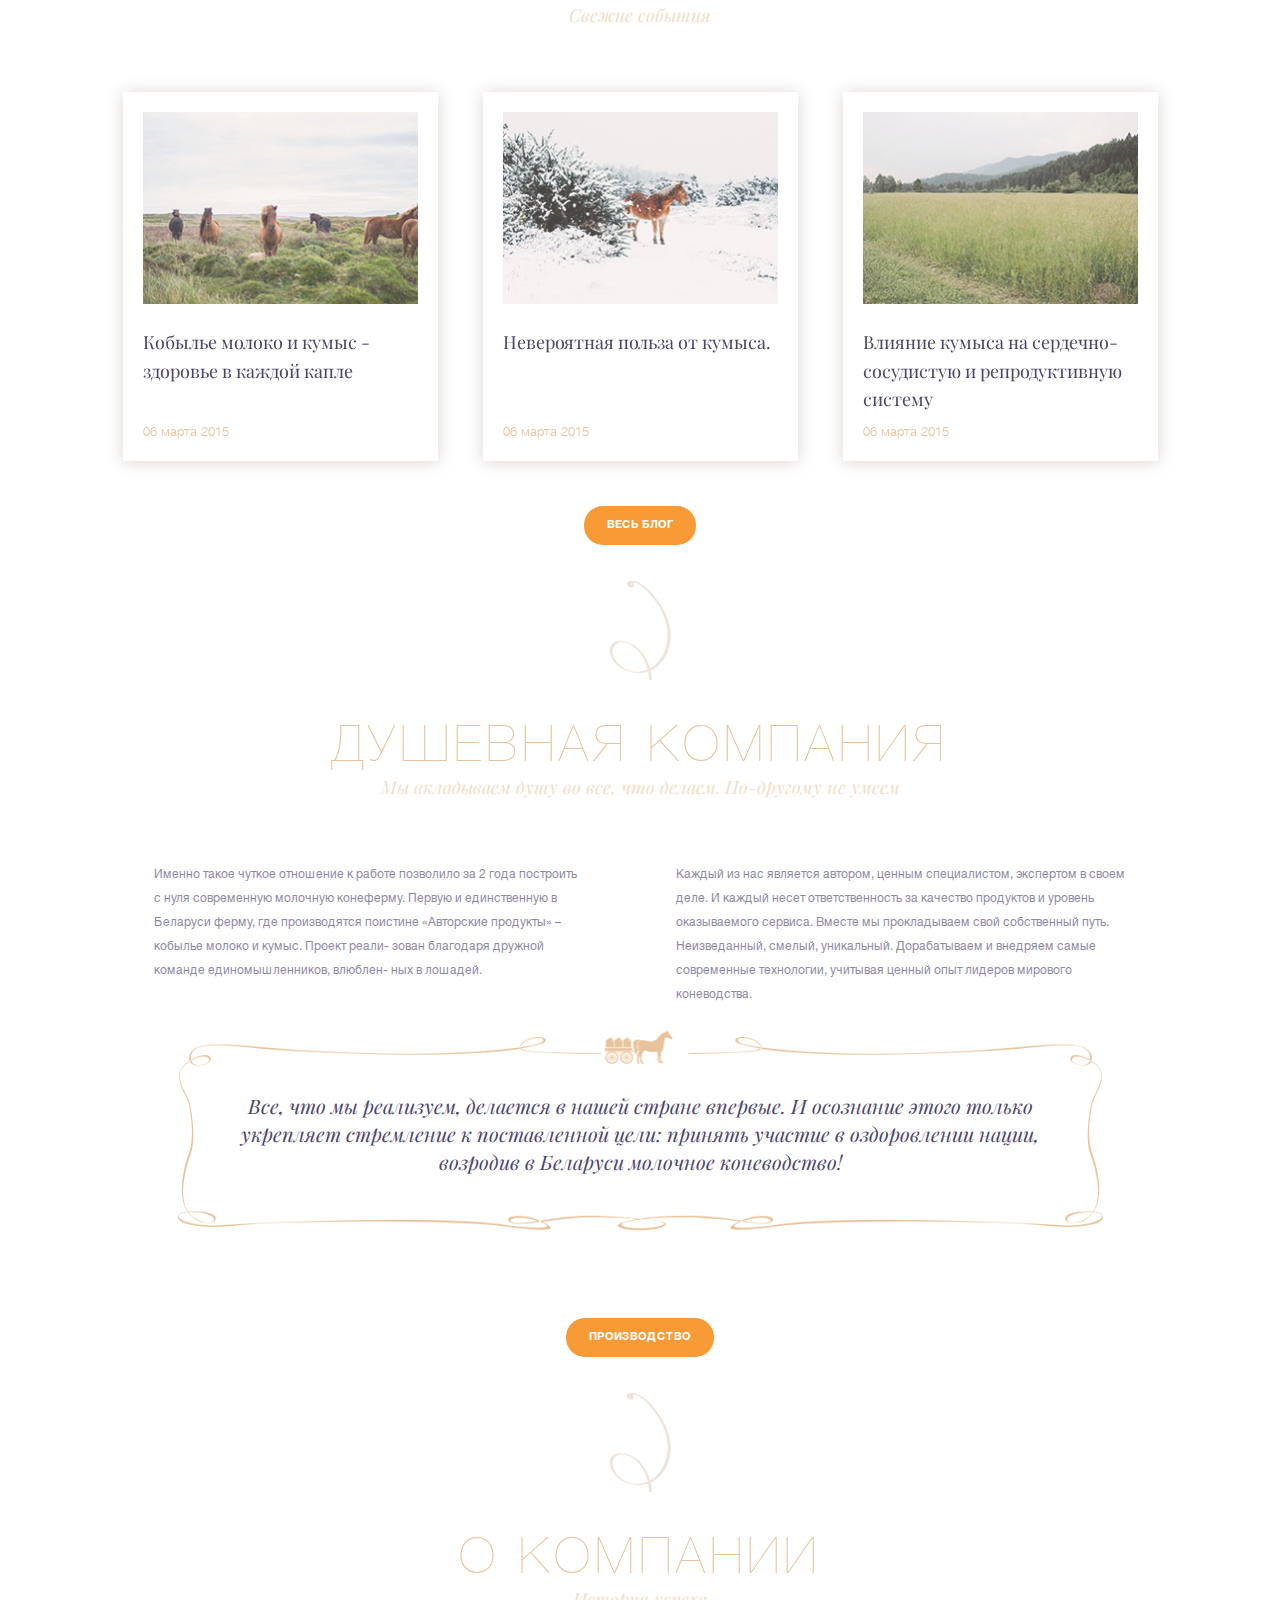
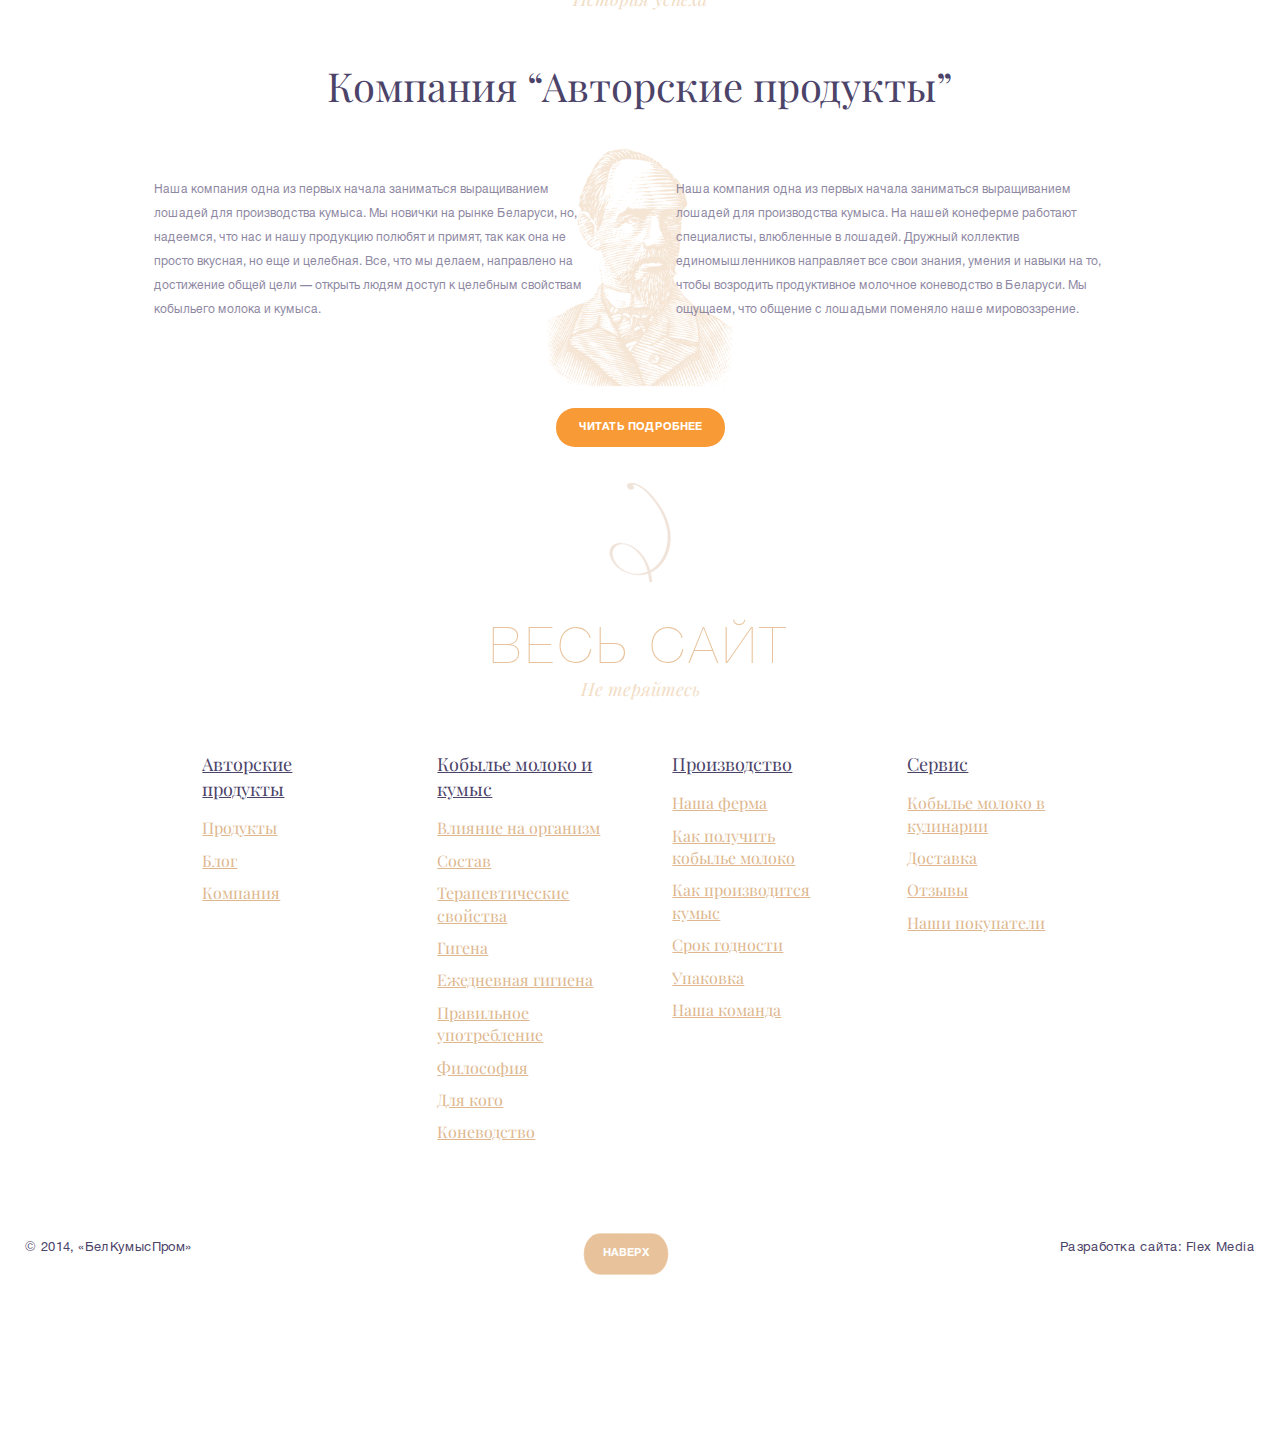
==== commit 0c504792: "fade in process" ====
--- a/index.html
+++ b/index.html
@@ -67,7 +67,7 @@
 					<p class="more"><span>Ниже больше</span></p>
 				</div>
 			</div>
-			<div class="section" id='products'>
+			<div class="section js-fade" id='products'>
 				<div class="section__in">
 					<h2 class="h2">Продукты</h2>
 					<h3 class="h3">Уникальные</h3>
@@ -80,7 +80,7 @@
 							<div class="product__txt onright">
 								<p class="product__ttl">Кобылье молоко и кумыс</p>
 								<p class="product__p">Натуральное терапевтическое средство, рекомендованное для повышения иммунной защиты организма, нормализации обмена веществ, лечения расстройств ЖКТ и кожных заболеваний.</p>
-								<div class="button is-orange"><a href="#">Терапевтические свойства</a></div>
+								<a class="button is-orange" href="#">Терапевтические свойства</a>
 							</div>
 						</div>
 						<div class="product__slide">
@@ -91,7 +91,7 @@
 							<div class="product__txt onright">
 								<p class="product__ttl">Кобылье молоко и кумыс</p>
 								<p class="product__p">Натуральное терапевтическое средство, рекомендованное для повышения иммунной защиты организма, нормализации обмена веществ, лечения расстройств ЖКТ и кожных заболеваний.</p>
-								<div class="button is-orange"><a href="#">Терапевтические свойства</a></div>
+								<a class="button is-orange" href="#">Терапевтические свойства</a>
 							</div>
 						</div>
 						<div class="product__slide">
@@ -102,13 +102,13 @@
 							<div class="product__txt onright">
 								<p class="product__ttl">Кобылье молоко и кумыс</p>
 								<p class="product__p">Натуральное терапевтическое средство, рекомендованное для повышения иммунной защиты организма, нормализации обмена веществ, лечения расстройств ЖКТ и кожных заболеваний.</p>
-								<div class="button is-orange"><a href="#">Терапевтические свойства</a></div>
+								<a class="button is-orange" href="#">Терапевтические свойства</a>
 							</div>
 					  	</div>
 					</div>
 				</div>
 			</div>
-			<div class="section" id='blog'>
+			<div class="section js-fade" id='blog'>
 				<div class="section__in">
 					<h2 class="h2">Наш блог</h2>
 					<h3 class="h3">Свежие события</h3>
@@ -146,43 +146,43 @@
 					</div>
 				</div>
 			</div>
-			<div class="section" id='company'>
+			<div class="section js-fade" id='company'>
 				<div class="section__in">
 					<h2 class="h2">Душевная компания</h2>
 					<h3 class="h3">Мы вкладываем душу во все, что делаем. По-другому не умеем</h3>
 					<div class="about">
 						<div class="about__bl no-bg">
-							<p class="about__txt onleft">
+							<p class="about__txt onleft js-fade-delay">
 								Именно такое чуткое отношение к работе позволило за 2 года построить с нуля современную молочную конеферму. Первую
 								и единственную в Беларуси ферму, где производятся поистине «Авторские продукты» –  кобылье молоко и кумыс.  Проект реали-
 								зован благодаря дружной команде единомышленников, влюблен-
 								ных в лошадей.
 
 							</p>
-							<p class="about__txt onright">
+							<p class="about__txt onright js-fade-delay">
 								Каждый из нас является автором, ценным специалистом, экспертом в своем деле. И каждый несет ответственность за качество продуктов и уровень оказываемого сервиса. Вместе мы прокладываем свой собственный путь. Неизведанный, смелый, уникальный. Дорабатываем и внедряем самые современные технологии, учитывая ценный опыт лидеров мирового коневодства.
 							</p>
 						</div>
-						<blockquote class="blockquote">
+						<blockquote class="blockquote js-fade-delay">
 							Все, что мы реализуем, делается в нашей стране впервые. И осознание этого только укрепляет стремление к поставленной цели: принять участие в оздоровлении нации, возродив в Беларуси молочное коневодство!
 						</blockquote>
 						<div class="about__btn" href="#"><a href="#" class="button is-orange">Производство</a></div>
 					</div>
 				</div>
 			</div>
-			<div class="section" id='about'>
+			<div class="section js-fade" id='about'>
 				<div class="section__in">
 					<h2 class="h2">О компании</h2>
 					<h3 class="h3">История успеха</h3>
 					<div class="about">
-						<p class="about__ttl">Компания “Авторские продукты”</p>
+						<p class="about__ttl js-fade-delay">Компания “Авторские продукты”</p>
 						<div class="about__bl">
-							<p class="about__txt onleft">
+							<p class="about__txt onleft js-fade-delay">
 								Наша компания одна из первых начала заниматься выращиванием лошадей для производства кумыса.
 								Мы новички на рынке Беларуси, но, надеемся, что нас и нашу продукцию полюбят и примят, так как она не просто вкусная, но еще и целебная.
 								Все, что мы делаем, направлено на достижение общей цели — открыть людям доступ к целебным свойствам кобыльего молока и кумыса.
 							</p>
-							<p class="about__txt onright">
+							<p class="about__txt onright js-fade-delay">
 								Наша компания одна из первых начала заниматься выращиванием лошадей для производства кумыса.
 								На нашей конеферме работают специалисты, влюбленные в лошадей.
 								Дружный коллектив единомышленников направляет все свои знания, умения и навыки на то, чтобы возродить продуктивное молочное коневодство в Беларуси.
@@ -193,11 +193,11 @@
 					</div>
 				</div>
 			</div>
-			<div class="section no-bg" id='all'>
-				<div class="section__in">
-					<h2 class="h2">Весь сайт</h2>
+			<div class="section js-fade no-bg" id='all'>
+				<div class="section__in">
+					<h2 class="h2 js-fade-delay">Весь сайт</h2>
 					<h3 class="h3">Не теряйтесь</h3>
-					<div class="all">
+					<div class="all js-fade-delay">
 						<ul class="all__list">
 							<li><a class="js-link" href="#main">Авторские продукты</a></li>
 							<li><a class="js-link" href="#products">Продукты</a></li>
--- a/css/screen.css
+++ b/css/screen.css
@@ -84,6 +84,63 @@
 
 .menu-button.is-open .morph-shape svg path:nth-of-type(2) { -moz-transform: translate3d(0, 6px, 0); -ms-transform: translate3d(0, 6px, 0); -webkit-transform: translate3d(0, 6px, 0); transform: translate3d(0, 6px, 0); }
 
+.dialog, .dialog__overlay { width: 100%; height: 100%; top: 0; left: 0; }
+
+.dialog__overlay { position: absolute; z-index: 1; background: rgba(55, 58, 71, 0.9); opacity: 0; -webkit-transition: opacity 0.3s; transition: opacity 0.3s; -webkit-backface-visibility: hidden; }
+.dialog_endo .dialog__overlay, .dialog_chemistry .dialog__overlay { background: rgba(85, 201, 119, 0.8); }
+.dialog_skin .dialog__overlay { background: rgba(234, 174, 137, 0.8); }
+.dialog_heart .dialog__overlay { background: rgba(253, 64, 64, 0.8); }
+.dialog_brain .dialog__overlay { background: rgba(243, 219, 83, 0.8); }
+.dialog_stomach .dialog__overlay { background: rgba(238, 111, 117, 0.8); }
+.dialog_lungs .dialog__overlay { background: rgba(114, 158, 231, 0.8); }
+
+.dialog--open .dialog__overlay { opacity: 1; pointer-events: auto; }
+
+.dialog__content { width: 100%; max-width: 840px; min-width: 290px; background: white; padding: 6rem 3rem 8rem; text-align: center; position: relative; z-index: 5; opacity: 0; }
+.dialog__content.dialog_chemistry { max-width: 660px; }
+
+.dialog--open .dialog__content { pointer-events: auto; }
+
+.dialog { position: fixed; display: -webkit-flex; display: flex; -webkit-align-items: center; align-items: center; -webkit-justify-content: center; justify-content: center; pointer-events: none; z-index: 999; }
+.dialog .morph-shape { position: absolute; width: 100%; height: 100%; top: 0; left: 0; z-index: -1; }
+.dialog .morph-shape svg { fill: white; }
+
+.dialog__overlay { -webkit-transition-duration: 0.4s; transition-duration: 0.4s; }
+
+.dialog__content { background: transparent; }
+
+.dialog-close { position: absolute; top: -32px; right: -8px; font-size: 0; background: url('../img/icons-s19799458ad.png') 0 -134px no-repeat; width: 19px; height: 20px; }
+
+.dialog-inner { opacity: 0; -webkit-transform: scale3d(0.7, 0.5, 1); transform: scale3d(0.7, 0.5, 1); -moz-transition: opacity 0.3s, -moz-transform 0.3s; -o-transition: opacity 0.3s, -o-transform 0.3s; -webkit-transition: opacity 0.3s, -webkit-transform 0.3s; transition: opacity 0.3s, transform 0.3s; }
+
+.dialog--open .dialog-inner { opacity: 1; -webkit-transform: scale3d(1, 1, 1); transform: scale3d(1, 1, 1); -webkit-transition: opacity 0.3s, -webkit-transform 0.3s; transition: opacity 0.3s, transform 0.3s; -webkit-transition-delay: 0.2s; transition-delay: 0.2s; }
+
+.dialog.dialog--open .dialog__content, .dialog.dialog--close .dialog__content { -webkit-animation-duration: 0.4s; animation-duration: 0.4s; -webkit-animation-fill-mode: forwards; animation-fill-mode: forwards; -webkit-animation-timing-function: cubic-bezier(0.6, 0, 0.4, 1); animation-timing-function: cubic-bezier(0.6, 0, 0.4, 1); }
+
+.dialog.dialog--open .dialog__content { -webkit-animation-name: anim-open; animation-name: anim-open; }
+
+.dialog.dialog--close .dialog__content { -webkit-animation-name: anim-close; animation-name: anim-close; }
+
+@-moz-keyframes anim-open { 0% { opacity: 0; -webkit-transform: scale3d(0.6, 0.6, 1); transform: scale3d(0.6, 0.6, 1); }
+  100% { opacity: 1; -webkit-transform: scale3d(1, 1, 1); transform: scale3d(1, 1, 1); } }
+@-webkit-keyframes anim-open { 0% { opacity: 0; -webkit-transform: scale3d(0.6, 0.6, 1); transform: scale3d(0.6, 0.6, 1); }
+  100% { opacity: 1; -webkit-transform: scale3d(1, 1, 1); transform: scale3d(1, 1, 1); } }
+@-o-keyframes anim-open { 0% { opacity: 0; -webkit-transform: scale3d(0.6, 0.6, 1); transform: scale3d(0.6, 0.6, 1); }
+  100% { opacity: 1; -webkit-transform: scale3d(1, 1, 1); transform: scale3d(1, 1, 1); } }
+@-ms-keyframes anim-open { 0% { opacity: 0; -webkit-transform: scale3d(0.6, 0.6, 1); transform: scale3d(0.6, 0.6, 1); }
+  100% { opacity: 1; -webkit-transform: scale3d(1, 1, 1); transform: scale3d(1, 1, 1); } }
+@keyframes anim-open { 0% { opacity: 0; -webkit-transform: scale3d(0.6, 0.6, 1); transform: scale3d(0.6, 0.6, 1); }
+  100% { opacity: 1; -webkit-transform: scale3d(1, 1, 1); transform: scale3d(1, 1, 1); } }
+@-moz-keyframes anim-close { 0% { opacity: 1; }
+  100% { opacity: 0; -webkit-transform: scale3d(0.6, 0.6, 1); transform: scale3d(0.6, 0.6, 1); } }
+@-webkit-keyframes anim-close { 0% { opacity: 1; }
+  100% { opacity: 0; -webkit-transform: scale3d(0.6, 0.6, 1); transform: scale3d(0.6, 0.6, 1); } }
+@-o-keyframes anim-close { 0% { opacity: 1; }
+  100% { opacity: 0; -webkit-transform: scale3d(0.6, 0.6, 1); transform: scale3d(0.6, 0.6, 1); } }
+@-ms-keyframes anim-close { 0% { opacity: 1; }
+  100% { opacity: 0; -webkit-transform: scale3d(0.6, 0.6, 1); transform: scale3d(0.6, 0.6, 1); } }
+@keyframes anim-close { 0% { opacity: 1; }
+  100% { opacity: 0; -webkit-transform: scale3d(0.6, 0.6, 1); transform: scale3d(0.6, 0.6, 1); } }
 .l { *zoom: 1; }
 .l:after { content: " "; display: table; clear: both; }
 .l .l-col1 { float: left; width: 20%; }
@@ -103,7 +160,7 @@
 .header__menu { display: inline-block; vertical-align: middle; }
 .header__link { display: inline-block; margin-left: 20px; text-transform: uppercase; font-size: 11px; color: #e8c29a; vertical-align: middle; font-family: "HelveticaNeueCyrBold", Helvetica, sans-serif; }
 .header__link:hover { color: #b9b7c2; }
-@media only screen and (max-width: 768px) { .header { top: 0; background: rgba(255, 255, 255, 0.7); }
+@media only screen and (max-width: 768px) { .header { top: 0; padding-top: 0; background: rgba(255, 255, 255, 0.7); }
   .header .header__bl:first-child { margin-top: 0; }
   .header .header__in { padding: 5px 25px 0; }
   .header .header__link { display: none; }
@@ -118,14 +175,15 @@
   .logo:before { filter: progid:DXImageTransform.Microsoft.Alpha(enabled=false); opacity: 1; } }
 
 .more { position: relative; text-align: center; font-size: 11px; text-transform: uppercase; color: #f0e3d9; letter-spacing: 0.08em; z-index: 0; font-family: "HelveticaNeueCyrBold", Helvetica, sans-serif; -moz-transition: all 0.9s ease; -o-transition: all 0.9s ease; -webkit-transition: all 0.9s ease; transition: all 0.9s ease; }
-.more:before { content: ""; position: absolute; top: 52px; left: 50%; margin-left: -31px; background: url('../img/icons-sed11efe1cf.png') 0 -863px no-repeat; width: 62px; height: 294px; }
+.more:before { content: ""; position: absolute; top: 52px; left: 50%; margin-left: -31px; background: url('../img/icons-s19799458ad.png') 0 -863px no-repeat; width: 62px; height: 294px; }
 .more span { position: relative; padding: 20px 0; background: white; -moz-transition: opacity 0.5s ease; -o-transition: opacity 0.5s ease; -webkit-transition: opacity 0.5s ease; transition: opacity 0.5s ease; }
 @media only screen and (max-width: 768px) { .more { margin-bottom: 0; }
-  .more:before { margin-left: -15.5px; background: url('../img/icons-sed11efe1cf.png') 0 -1167px no-repeat; width: 31px; height: 147px; } }
+  .more:before { margin-left: -15.5px; background: url('../img/icons-s19799458ad.png') 0 -1199px no-repeat; width: 31px; height: 147px; } }
 
 .container .section { max-width: 1500px; margin: 0 auto; padding: 0 25px; -moz-box-sizing: border-box; -webkit-box-sizing: border-box; box-sizing: border-box; }
 .container .section:after { content: ""; position: absolute; left: 50%; bottom: -135px; margin-left: -31px; background: url(../img/icons/long-curve.png) no-repeat; width: 62px; height: 100px; }
 .container .section.no-bg:after { display: none; }
+.container .section.large-pad { filter: progid:DXImageTransform.Microsoft.Alpha(enabled=false); opacity: 1; -moz-transition: opacity 0.5s ease 0.5s; -o-transition: opacity 0.5s ease 0.5s; -webkit-transition: opacity 0.5s ease; -webkit-transition-delay: 0.5s; transition: opacity 0.5s ease 0.5s; }
 .container .section.large-pad .section__in { padding-top: 300px; }
 .container .section__in { max-width: 1080px; margin: 0 auto; padding-top: 170px; }
 .container .section .nav { margin-top: 55px; }
@@ -201,7 +259,7 @@
 
 .blockquote { position: relative; max-width: 925px; min-height: 150px; margin: 30px auto 25px; padding: 55px 35px; background: url(../img/quote.png); -webkit-background-size: 100% 100%; -o-background-size: 100% 100%; background-size: 100% 100%; background-repeat: no-repeat; text-align: center; font-size: 20px; font-style: italic; color: #4c4369; -moz-box-sizing: border-box; -webkit-box-sizing: border-box; box-sizing: border-box; font-family: "Playfair Display", serif; }
 .blockquote strong { font-weight: bold; }
-.blockquote:before { content: ""; position: absolute; top: -10px; left: 50%; -moz-transform: translateX(-50%); -ms-transform: translateX(-50%); -webkit-transform: translateX(-50%); transform: translateX(-50%); background: url('../img/icons-sed11efe1cf.png') 0 -595px no-repeat; width: 75px; height: 41px; }
+.blockquote:before { content: ""; position: absolute; top: -10px; left: 50%; -moz-transform: translateX(-50%); -ms-transform: translateX(-50%); -webkit-transform: translateX(-50%); transform: translateX(-50%); background: url('../img/icons-s19799458ad.png') 0 -595px no-repeat; width: 75px; height: 41px; }
 @media only screen and (max-width: 768px) { .blockquote { font-size: 15px; } }
 
 .all { margin-top: 50px; text-align: center; font-size: 0; }
@@ -240,6 +298,10 @@
 @media only screen and (max-width: 768px) { .mob-close span { display: none; } }
 @media only screen and (max-width: 360px) { .mob-close { left: 280px; } }
 
+.js-fade { -moz-transition: opacity 1s ease; -o-transition: opacity 1s ease; -webkit-transition: opacity 1s ease; transition: opacity 1s ease; }
+
+.js-fade-delay { -moz-transition: opacity 1.2s ease; -o-transition: opacity 1.2s ease; -webkit-transition: opacity 1.2s ease; transition: opacity 1.2s ease; }
+
 .slick-slider { position: relative; display: block; box-sizing: border-box; -moz-box-sizing: border-box; -webkit-touch-callout: none; -webkit-user-select: none; -khtml-user-select: none; -moz-user-select: none; -ms-user-select: none; user-select: none; -ms-touch-action: pan-y; touch-action: pan-y; -webkit-tap-highlight-color: transparent; }
 
 .slick-list { position: relative; overflow: hidden; display: block; margin: 0; padding: 0; }
@@ -280,7 +342,7 @@
 .slick-dots button { display: block; width: 6px; height: 6px; background: white; -moz-box-shadow: 0 1px 5px rgba(0, 0, 0, 0.25); -webkit-box-shadow: 0 1px 5px rgba(0, 0, 0, 0.25); box-shadow: 0 1px 5px rgba(0, 0, 0, 0.25); cursor: pointer; font: 0/0 a; text-shadow: none; color: transparent; border-radius: 50%; }
 .slick-dots button:hover { box-shadow: none; }
 
-.header .logo_inner { top: 0; width: 100px; margin-left: -50px; }
+.header .logo_inner { width: 100px; margin-left: -50px; }
 @media only screen and (max-width: 768px) { .header .logo_inner { top: 15px; } }
 .header .logo_inner img { width: 100%; }
 
@@ -309,7 +371,7 @@
 .section.is-blog .blog__in:hover { -moz-box-shadow: 0 1px 60px rgba(174, 158, 148, 0.5); -webkit-box-shadow: 0 1px 60px rgba(174, 158, 148, 0.5); box-shadow: 0 1px 60px rgba(174, 158, 148, 0.5); }
 
 .footer { padding: 180px 20px 45px; position: relative; z-index: 10; }
-@media only screen and (max-width: 768px) { .footer { padding: 20px 20px 20px; } }
+@media only screen and (max-width: 768px) { .footer { padding: 20px 20px 140px; } }
 .footer__in { *zoom: 1; text-align: center; max-width: 1500px; margin: 0 auto; }
 .footer__in:after { content: " "; display: table; clear: both; }
 .footer p { font-family: "HelveticaNeueCyrRoman", Helvetica, sans-serif; font-size: 13px; letter-spacing: 0.03em; padding: 10px 0; color: white; }
@@ -360,8 +422,8 @@
 .gallery .slick-next { background: url("../img/svg/arr-next.svg") no-repeat 0 0; -moz-background-size: 49px 21px; -o-background-size: 49px 21px; -webkit-background-size: 49px 21px; background-size: 49px 21px; width: 49px; height: 21px; display: inline-block; right: -87px; }
 .gallery__pager { display: inline-block; vertical-align: top; font-family: "Playfair Display", serif; font-size: 18px; color: #8e88a3; position: relative; padding: 0 20px; }
 .gallery__prev, .gallery__next { position: absolute; top: 50%; }
-.gallery__prev { left: 0; background: url('../img/icons-sed11efe1cf.png') 0 -76px no-repeat; width: 10px; height: 19px; }
-.gallery__next { right: 0; background: url('../img/icons-sed11efe1cf.png') 0 -105px no-repeat; width: 10px; height: 19px; }
+.gallery__prev { left: 0; background: url('../img/icons-s19799458ad.png') 0 -76px no-repeat; width: 10px; height: 19px; }
+.gallery__next { right: 0; background: url('../img/icons-s19799458ad.png') 0 -105px no-repeat; width: 10px; height: 19px; }
 .gallery__current { font-size: 36px; }
 .gallery img { margin-bottom: 20px; }
 
@@ -430,7 +492,7 @@
 .order__pack img { display: inline-block; vertical-align: middle; width: 81px; }
 .order__pack span { padding: 15px 10px 0; font-family: "Playfair Display", serif; font-size: 24px; line-height: 1; color: #8e88a3; display: inline-block; vertical-align: middle; }
 .order__pack ul { display: inline-block; vertical-align: middle; padding: 0 0 0 6px; }
-.order__pack ul li { display: inline-block; vertical-align: top; background: url('../img/icons-sed11efe1cf.png') 0 0 no-repeat; width: 16px; height: 66px; margin: 0 0 0 -6px; }
+.order__pack ul li { display: inline-block; vertical-align: top; background: url('../img/icons-s19799458ad.png') 0 0 no-repeat; width: 16px; height: 66px; margin: 0 0 0 -6px; }
 .order__quantity { text-align: center; font-size: 0; padding: 17px 0 19px; border-top: 1px solid #f1f0f3; }
 .order__quantity .spinner { float: none; display: inline-block; }
 .order__quantity span { display: block; font-family: "HelveticaNeueCyrLight", Helvetica, sans-serif; font-size: 13px; letter-spacing: 0.03em; color: #4c4369; margin-bottom: 10px; }
@@ -442,8 +504,9 @@
 .popup { padding: 65px 0 20px; min-width: 320px; }
 .popup-wrap { position: fixed; top: 0; left: 0; bottom: 0; right: 0; background: rgba(72, 61, 50, 0.8); z-index: 300; overflow: auto; display: none; }
 .popup-wrap.is-active { display: block; }
-.popup__close { background: url('../img/icons-sed11efe1cf.png') 0 -134px no-repeat; width: 19px; height: 20px; position: absolute; top: 16px; right: 17px; cursor: pointer; }
+.popup__close { background: url('../img/icons-s19799458ad.png') 0 -134px no-repeat; width: 19px; height: 20px; position: absolute; top: 16px; right: 17px; cursor: pointer; }
 .popup__inner { max-width: 465px; margin: 0 auto; background: white; -moz-box-shadow: 0 1px 182px #483d32; -webkit-box-shadow: 0 1px 182px #483d32; box-shadow: 0 1px 182px #483d32; position: relative; padding: 90px 0 70px; }
+.popup__success { position: relative; z-index: 2; max-width: 330px; margin: 0 auto; }
 .popup__logo { position: absolute; top: -55px; left: 50%; margin-left: -90px; width: 180px; height: 180px; background: white; -moz-border-radius: 50%; -webkit-border-radius: 50%; border-radius: 50%; padding: 38px 0 0; -moz-box-sizing: border-box; -webkit-box-sizing: border-box; box-sizing: border-box; }
 .popup__logo img { width: 100px; display: block; margin: 0 auto; }
 
@@ -457,6 +520,7 @@
 .field label { display: block; }
 .field span { filter: progid:DXImageTransform.Microsoft.Alpha(Opacity=50); opacity: 0.5; font-family: "HelveticaNeueCyrRoman", Helvetica, sans-serif; font-size: 11px; letter-spacing: 0.1em; color: #c2bfcd; text-transform: uppercase; display: block; margin: 0 0 5px; }
 .field span small { font-family: "Playfair Display", serif; font-style: italic; font-size: 14px; color: #e8c29a; }
+.field .help-block { display: none; }
 
 .input, .textarea { font-family: "HelveticaNeueCyrRoman", Helvetica, sans-serif; font-size: 11px; letter-spacing: 0.1em; color: #89859a; border: 1px solid #a19dae; background: white; padding: 13px; width: 100%; -moz-box-sizing: border-box; -webkit-box-sizing: border-box; box-sizing: border-box; filter: progid:DXImageTransform.Microsoft.Alpha(Opacity=50); opacity: 0.5; -moz-transition: all 0.3s; -o-transition: all 0.3s; -webkit-transition: all 0.3s; transition: all 0.3s; }
 .input:focus, .input:hover, .textarea:focus, .textarea:hover { filter: progid:DXImageTransform.Microsoft.Alpha(enabled=false); opacity: 1; }
@@ -492,12 +556,28 @@
 .consultation__contacts div.is-orange span { border-bottom-color: #e8c29a; }
 .consultation__contacts span { border-bottom: 1px solid #8e88a3; }
 
-.blockquote { text-align: left; *zoom: 1; max-width: 840px; margin: 0 auto; }
-.blockquote:after { content: " "; display: table; clear: both; }
-.blockquote__img { float: left; width: 154px; height: 154px; margin-right: 70px; }
-@media only screen and (max-width: 768px) { .blockquote__img { float: none; margin: 0 auto 25px; } }
-.blockquote__img img { width: 100%; height: 100%; }
-.blockquote__text { overflow: hidden; padding: 5px 0; }
-@media only screen and (max-width: 768px) { .blockquote__text { padding: 0 20px; max-width: 300px; margin: 0 auto; } }
-.blockquote__text p { font-family: "Playfair Display", serif; font-style: italic; font-size: 18px; line-height: 1.66; color: #8e88a3; margin-bottom: 25px; }
-.blockquote__text span { font-family: "HelveticaNeueCyrRoman", Helvetica, sans-serif; font-size: 11px; line-height: 1.8; color: #c2bfcd; letter-spacing: 0.02em; filter: progid:DXImageTransform.Microsoft.Alpha(Opacity=50); opacity: 0.5; max-width: 170px; display: block; text-transform: uppercase; }
+.c-blockquote { text-align: left; *zoom: 1; max-width: 840px; margin: 0 auto; }
+.c-blockquote:after { content: " "; display: table; clear: both; }
+.c-blockquote__img { float: left; width: 154px; height: 154px; margin-right: 70px; }
+@media only screen and (max-width: 768px) { .c-blockquote__img { float: none; margin: 0 auto 25px; } }
+.c-blockquote__img img { width: 100%; height: 100%; }
+.c-blockquote__text { overflow: hidden; padding: 5px 0; }
+@media only screen and (max-width: 768px) { .c-blockquote__text { padding: 0 20px; max-width: 300px; margin: 0 auto; } }
+.c-blockquote__text p { font-family: "Playfair Display", serif; font-style: italic; font-size: 18px; line-height: 1.66; color: #8e88a3; margin-bottom: 25px; }
+.c-blockquote__text span { font-family: "HelveticaNeueCyrRoman", Helvetica, sans-serif; font-size: 11px; line-height: 1.8; color: #c2bfcd; letter-spacing: 0.02em; filter: progid:DXImageTransform.Microsoft.Alpha(Opacity=50); opacity: 0.5; max-width: 170px; display: block; text-transform: uppercase; }
+
+.js-form-back.is-success .form-wrap { display: none; }
+.js-form-back.is-success .form-wrap.is-hidden { display: block; }
+.js-form-back .form-wrap.is-hidden { display: none; }
+
+.js-form.is-success .form-wrap { display: none; }
+.js-form.is-success .form-wrap.is-hidden { display: block; }
+.js-form .form-wrap.is-hidden { display: none; }
+
+.success { text-align: center; max-width: 350px; margin: 0 auto; }
+.success .in-title { margin-bottom: 20px; }
+.success p { font-family: "Playfair Display", serif; font-style: italic; font-size: 18px; line-height: 1.66; color: #89859a; margin-bottom: 30px; }
+
+.btn-refresh { background: url('../img/icons-s19799458ad.png') 0 -1167px no-repeat; width: 20px; height: 22px; display: inline-block; vertical-align: top; }
+
+.bg-wrap.is-inner .bg { position: absolute; }
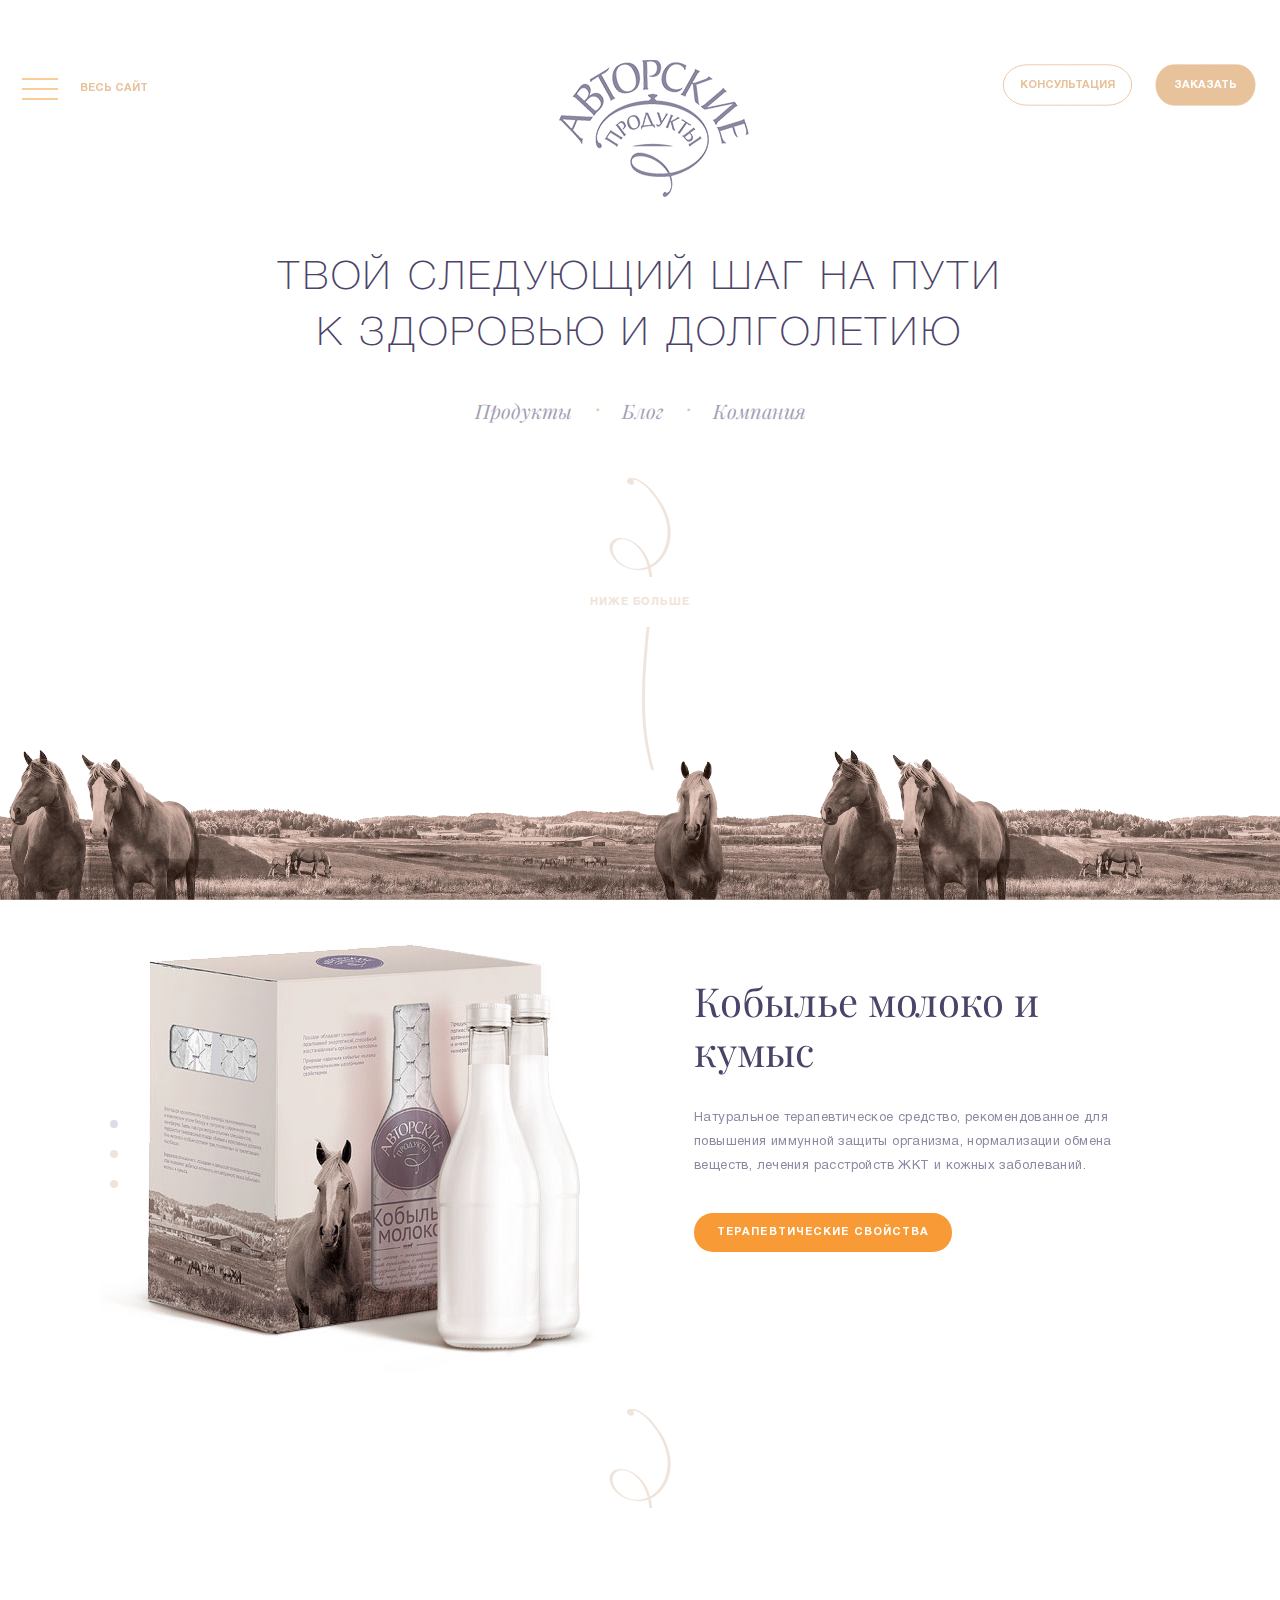
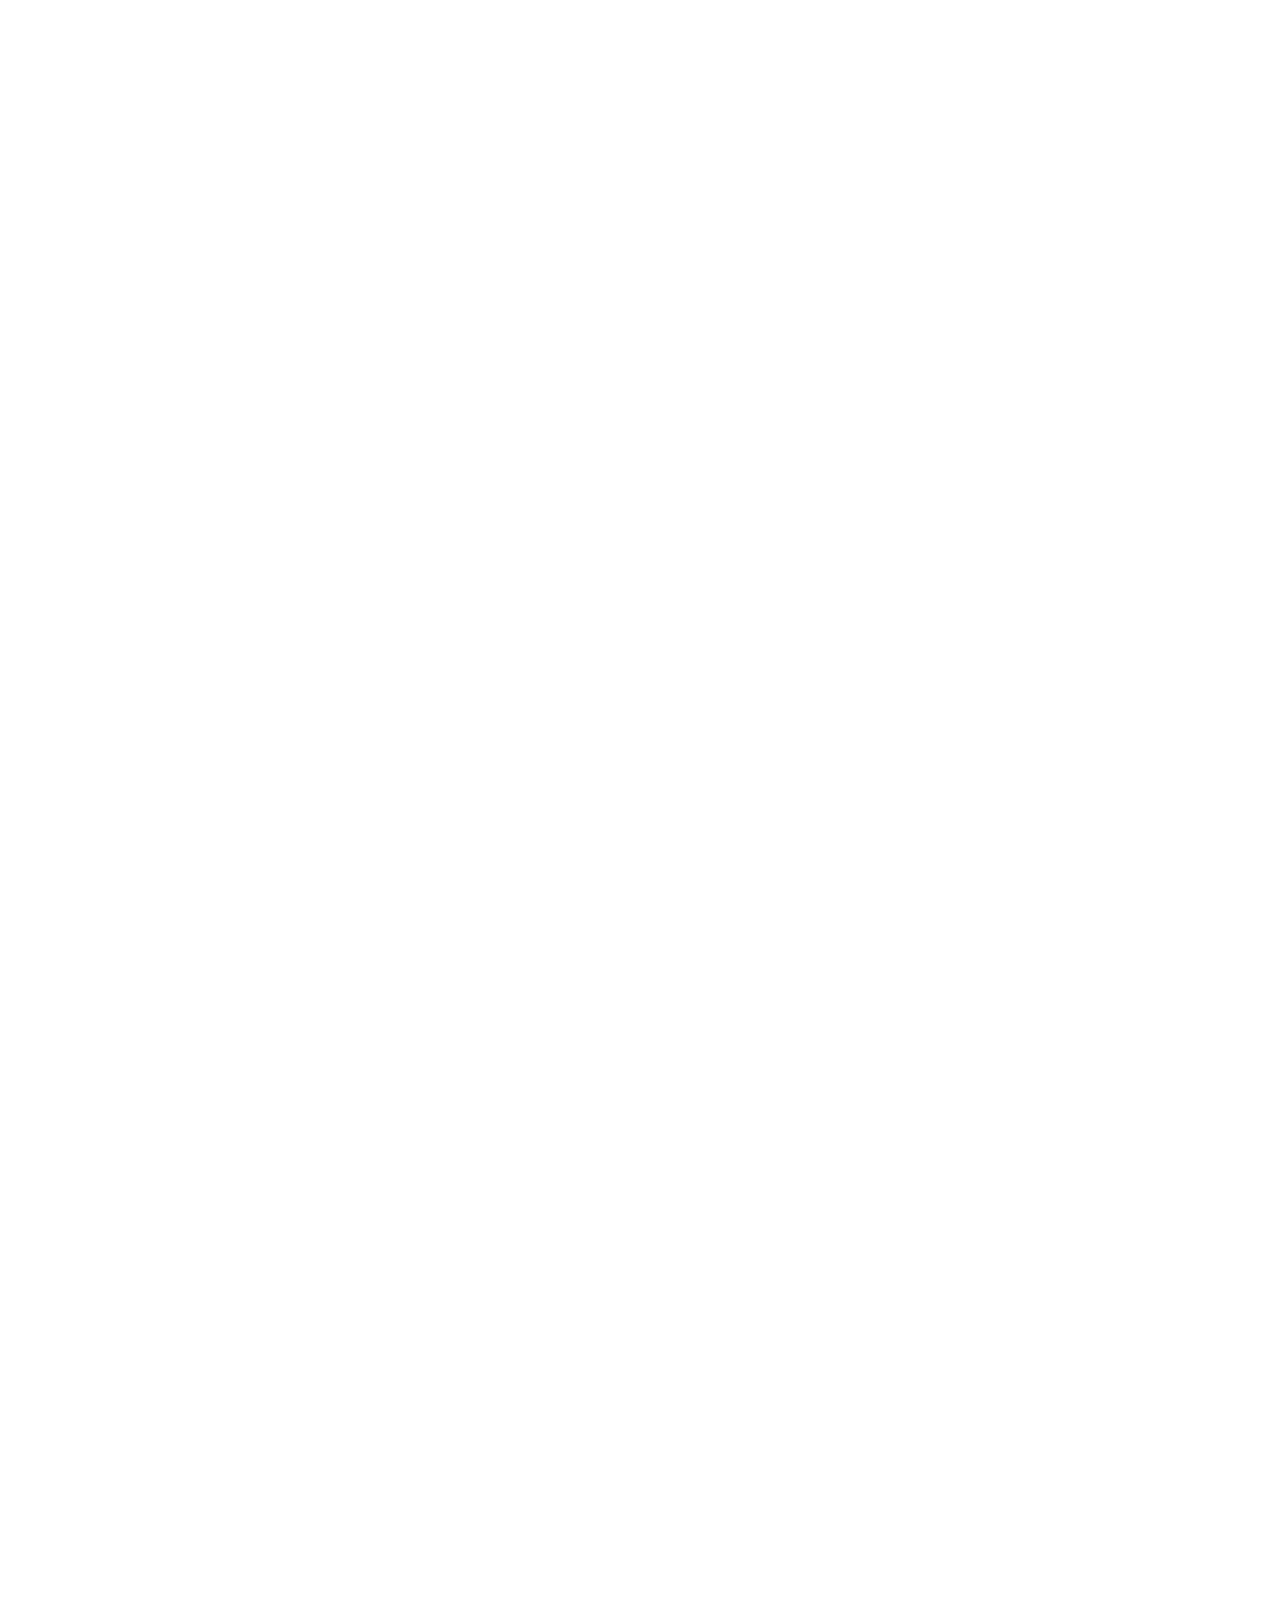
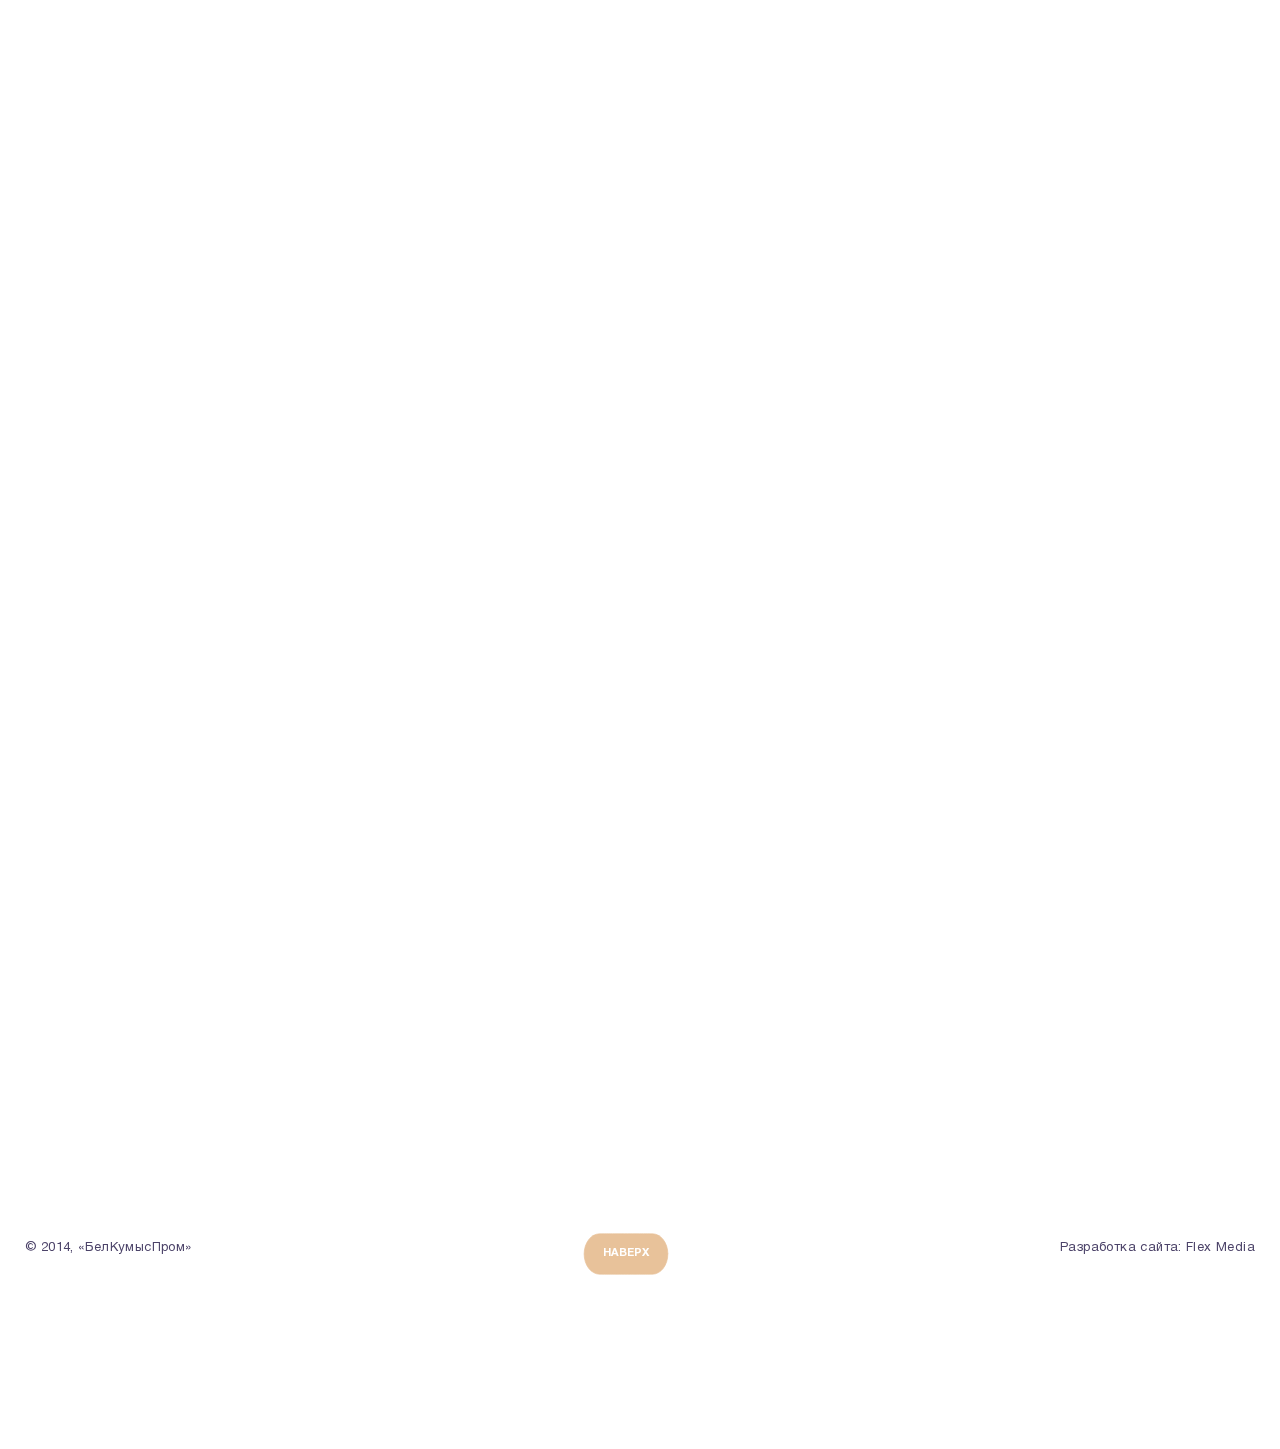
==== commit 6574ce6f: "fade done" ====
--- a/index.html
+++ b/index.html
@@ -56,10 +56,10 @@
 				</div>
 			</header>
 			<!-- end header -->
-			<div class="section large-pad no-bg">
+			<div class="section large-pad no-bg js-fade">
 				<div class="section__in txt-center">
-					<h1 class='h1 max-width'>Твой следующий шаг на пути к здоровью и долголетию</h1>
-					<ul class="nav">
+					<h1 class='h1 max-width js-fade-delay-1'>Твой следующий шаг на пути к здоровью и долголетию</h1>
+					<ul class="nav js-fade-delay-2">
 						<li><a href="#products" class="nav__link js-link">Продукты</a></li>
 						<li><a href="#blog" class="nav__link js-link">Блог</a></li>
 						<li><a href="#about" class="nav__link js-link">Компания</a></li>
@@ -69,9 +69,9 @@
 			</div>
 			<div class="section js-fade" id='products'>
 				<div class="section__in">
-					<h2 class="h2">Продукты</h2>
+					<h2 class="h2 js-fade-delay-1">Продукты</h2>
 					<h3 class="h3">Уникальные</h3>
-					<div class="slick-product">
+					<div class="slick-product js-fade-delay-2">
 						<div class="product__slide">
 							<div class="product__img onleft">
 								<p class="product__ttl">Кобылье молоко и кумыс</p>
@@ -113,7 +113,7 @@
 					<h2 class="h2">Наш блог</h2>
 					<h3 class="h3">Свежие события</h3>
 					<div class="txt-center">
-						<div class="blog js-blog">
+						<div class="blog js-blog js-fade-delay-1">
 							<div class="blog__item">
 								<div class="blog__in">
 									<div class="blog__img">
@@ -148,22 +148,22 @@
 			</div>
 			<div class="section js-fade" id='company'>
 				<div class="section__in">
-					<h2 class="h2">Душевная компания</h2>
+					<h2 class="h2 js-fade-delay-1">Душевная компания</h2>
 					<h3 class="h3">Мы вкладываем душу во все, что делаем. По-другому не умеем</h3>
 					<div class="about">
 						<div class="about__bl no-bg">
-							<p class="about__txt onleft js-fade-delay">
+							<p class="about__txt onleft js-fade-delay-2">
 								Именно такое чуткое отношение к работе позволило за 2 года построить с нуля современную молочную конеферму. Первую
 								и единственную в Беларуси ферму, где производятся поистине «Авторские продукты» –  кобылье молоко и кумыс.  Проект реали-
 								зован благодаря дружной команде единомышленников, влюблен-
 								ных в лошадей.
 
 							</p>
-							<p class="about__txt onright js-fade-delay">
+							<p class="about__txt onright js-fade-delay-2">
 								Каждый из нас является автором, ценным специалистом, экспертом в своем деле. И каждый несет ответственность за качество продуктов и уровень оказываемого сервиса. Вместе мы прокладываем свой собственный путь. Неизведанный, смелый, уникальный. Дорабатываем и внедряем самые современные технологии, учитывая ценный опыт лидеров мирового коневодства.
 							</p>
 						</div>
-						<blockquote class="blockquote js-fade-delay">
+						<blockquote class="blockquote js-fade-delay-2">
 							Все, что мы реализуем, делается в нашей стране впервые. И осознание этого только укрепляет стремление к поставленной цели: принять участие в оздоровлении нации, возродив в Беларуси молочное коневодство!
 						</blockquote>
 						<div class="about__btn" href="#"><a href="#" class="button is-orange">Производство</a></div>
@@ -172,17 +172,17 @@
 			</div>
 			<div class="section js-fade" id='about'>
 				<div class="section__in">
-					<h2 class="h2">О компании</h2>
+					<h2 class="h2 js-fade-delay-1">О компании</h2>
 					<h3 class="h3">История успеха</h3>
 					<div class="about">
 						<p class="about__ttl js-fade-delay">Компания “Авторские продукты”</p>
 						<div class="about__bl">
-							<p class="about__txt onleft js-fade-delay">
+							<p class="about__txt onleft js-fade-delay-2">
 								Наша компания одна из первых начала заниматься выращиванием лошадей для производства кумыса.
 								Мы новички на рынке Беларуси, но, надеемся, что нас и нашу продукцию полюбят и примят, так как она не просто вкусная, но еще и целебная.
 								Все, что мы делаем, направлено на достижение общей цели — открыть людям доступ к целебным свойствам кобыльего молока и кумыса.
 							</p>
-							<p class="about__txt onright js-fade-delay">
+							<p class="about__txt onright js-fade-delay-2">
 								Наша компания одна из первых начала заниматься выращиванием лошадей для производства кумыса.
 								На нашей конеферме работают специалисты, влюбленные в лошадей.
 								Дружный коллектив единомышленников направляет все свои знания, умения и навыки на то, чтобы возродить продуктивное молочное коневодство в Беларуси.
@@ -195,9 +195,9 @@
 			</div>
 			<div class="section js-fade no-bg" id='all'>
 				<div class="section__in">
-					<h2 class="h2 js-fade-delay">Весь сайт</h2>
+					<h2 class="h2 js-fade-delay-1">Весь сайт</h2>
 					<h3 class="h3">Не теряйтесь</h3>
-					<div class="all js-fade-delay">
+					<div class="all js-fade-delay-2">
 						<ul class="all__list">
 							<li><a class="js-link" href="#main">Авторские продукты</a></li>
 							<li><a class="js-link" href="#products">Продукты</a></li>
@@ -252,7 +252,7 @@
 			</footer>
 			<!-- end footer -->
 		</div>
-		<div class="bg"></div>
+		<div class="bg js-bg"></div>
 	</div>
 	<!-- end container  -->
 	<!-- begin mobile-menu -->
--- a/css/screen.css
+++ b/css/screen.css
@@ -96,7 +96,7 @@
 
 .dialog--open .dialog__overlay { opacity: 1; pointer-events: auto; }
 
-.dialog__content { width: 100%; max-width: 840px; min-width: 290px; background: white; padding: 6rem 3rem 8rem; text-align: center; position: relative; z-index: 5; opacity: 0; }
+.dialog__content { width: 100%; max-width: 465px; min-width: 320px; background: white; text-align: center; position: relative; z-index: 5; opacity: 0; }
 .dialog__content.dialog_chemistry { max-width: 660px; }
 
 .dialog--open .dialog__content { pointer-events: auto; }
@@ -109,7 +109,7 @@
 
 .dialog__content { background: transparent; }
 
-.dialog-close { position: absolute; top: -32px; right: -8px; font-size: 0; background: url('../img/icons-s19799458ad.png') 0 -134px no-repeat; width: 19px; height: 20px; }
+.dialog-close { position: absolute; top: 16px; right: 17px; font-size: 0; background: url('../img/icons-s19799458ad.png') 0 -134px no-repeat; width: 19px; height: 20px; }
 
 .dialog-inner { opacity: 0; -webkit-transform: scale3d(0.7, 0.5, 1); transform: scale3d(0.7, 0.5, 1); -moz-transition: opacity 0.3s, -moz-transform 0.3s; -o-transition: opacity 0.3s, -o-transform 0.3s; -webkit-transition: opacity 0.3s, -webkit-transform 0.3s; transition: opacity 0.3s, transform 0.3s; }
 
@@ -152,7 +152,7 @@
   .bg.position { -moz-transform: translateY(50px); -ms-transform: translateY(50px); -webkit-transform: translateY(50px); transform: translateY(50px); } }
 @media only screen and (max-width: 980px) { .bg.position { -moz-transform: none; -ms-transform: none; -webkit-transform: none; transform: none; } }
 
-.header { position: fixed; width: 100%; min-height: 100px; padding-top: 60px; z-index: 10; }
+.header { position: fixed; width: 100%; top: -200px; min-height: 110px; padding-top: 60px; z-index: 10; -moz-transition: top 0.6s ease; -o-transition: top 0.6s ease; -webkit-transition: top 0.6s ease; transition: top 0.6s ease; }
 .header__in { max-width: 1540px; margin: 0 auto; padding: 0 20px; -moz-box-sizing: border-box; -webkit-box-sizing: border-box; box-sizing: border-box; *zoom: 1; }
 .header__in:after { content: " "; display: table; clear: both; }
 .header__bl { font-size: 0; }
@@ -160,11 +160,12 @@
 .header__menu { display: inline-block; vertical-align: middle; }
 .header__link { display: inline-block; margin-left: 20px; text-transform: uppercase; font-size: 11px; color: #e8c29a; vertical-align: middle; font-family: "HelveticaNeueCyrBold", Helvetica, sans-serif; }
 .header__link:hover { color: #b9b7c2; }
+.header.is-visible { top: 0; }
 @media only screen and (max-width: 768px) { .header { top: 0; padding-top: 0; background: rgba(255, 255, 255, 0.7); }
   .header .header__bl:first-child { margin-top: 0; }
   .header .header__in { padding: 5px 25px 0; }
   .header .header__link { display: none; }
-  .header .logo { top: 50px; width: 100px; margin-left: -50px; } }
+  .header .logo { top: 25px; width: 100px; margin-left: -50px; } }
 
 .logo { position: absolute; top: 60px; left: 50%; margin-left: -81px; }
 .logo img { -moz-transition: all 0.7s ease; -o-transition: all 0.7s ease; -webkit-transition: all 0.7s ease; transition: all 0.7s ease; }
@@ -183,7 +184,6 @@
 .container .section { max-width: 1500px; margin: 0 auto; padding: 0 25px; -moz-box-sizing: border-box; -webkit-box-sizing: border-box; box-sizing: border-box; }
 .container .section:after { content: ""; position: absolute; left: 50%; bottom: -135px; margin-left: -31px; background: url(../img/icons/long-curve.png) no-repeat; width: 62px; height: 100px; }
 .container .section.no-bg:after { display: none; }
-.container .section.large-pad { filter: progid:DXImageTransform.Microsoft.Alpha(enabled=false); opacity: 1; -moz-transition: opacity 0.5s ease 0.5s; -o-transition: opacity 0.5s ease 0.5s; -webkit-transition: opacity 0.5s ease; -webkit-transition-delay: 0.5s; transition: opacity 0.5s ease 0.5s; }
 .container .section.large-pad .section__in { padding-top: 300px; }
 .container .section__in { max-width: 1080px; margin: 0 auto; padding-top: 170px; }
 .container .section .nav { margin-top: 55px; }
@@ -259,8 +259,10 @@
 
 .blockquote { position: relative; max-width: 925px; min-height: 150px; margin: 30px auto 25px; padding: 55px 35px; background: url(../img/quote.png); -webkit-background-size: 100% 100%; -o-background-size: 100% 100%; background-size: 100% 100%; background-repeat: no-repeat; text-align: center; font-size: 20px; font-style: italic; color: #4c4369; -moz-box-sizing: border-box; -webkit-box-sizing: border-box; box-sizing: border-box; font-family: "Playfair Display", serif; }
 .blockquote strong { font-weight: bold; }
-.blockquote:before { content: ""; position: absolute; top: -10px; left: 50%; -moz-transform: translateX(-50%); -ms-transform: translateX(-50%); -webkit-transform: translateX(-50%); transform: translateX(-50%); background: url('../img/icons-s19799458ad.png') 0 -595px no-repeat; width: 75px; height: 41px; }
-@media only screen and (max-width: 768px) { .blockquote { font-size: 15px; } }
+.blockquote:before { content: ""; position: absolute; top: -10px; left: 50%; -moz-transform: translateX(-50%); -ms-transform: translateX(-50%); -webkit-transform: translateX(-50%); transform: translateX(-50%); background: url('../img/icons-s19799458ad.png') 0 -595px no-repeat; width: 75px; height: 41px; background-color: white; }
+@media only screen and (max-width: 768px) { .blockquote { font-size: 15px; }
+  .blockquote:before { -moz-transform: scale(0.8) translateX(-50%); -ms-transform: scale(0.8) translateX(-50%); -webkit-transform: scale(0.8) translateX(-50%); transform: scale(0.8) translateX(-50%); } }
+@media only screen and (max-width: 360px) { .blockquote:before { display: none; } }
 
 .all { margin-top: 50px; text-align: center; font-size: 0; }
 .all__list { display: inline-block; width: 25%; max-width: 235px; padding: 0 3%; text-align: left; vertical-align: top; -moz-box-sizing: border-box; -webkit-box-sizing: border-box; box-sizing: border-box; }
@@ -271,11 +273,10 @@
 .all__list a:hover { text-decoration: none; }
 @media only screen and (max-width: 768px) { .all .all__list { width: 100%; display: block; margin: 0 auto 45px; text-align: center; } }
 
-.footer.is-main { padding: 75px 25px 170px; -moz-transition: all 0.3s ease; -o-transition: all 0.3s ease; -webkit-transition: all 0.3s ease; transition: all 0.3s ease; z-index: 15; }
+.footer.is-main { padding: 75px 25px 170px; z-index: 15; }
 .footer.is-main p { color: #4c4369; }
 .footer.is-main p a { color: #4c4369; }
 .footer.is-main p a:hover { text-decoration: underline; }
-.footer.is-main.is-visible { bottom: 20%; filter: progid:DXImageTransform.Microsoft.Alpha(enabled=false); opacity: 1; }
 @media only screen and (max-width: 768px) { .footer.is-main { padding-bottom: 120px; } }
 
 .mob { position: fixed; top: 0; left: 0; width: 320px; height: 100%; padding: 40px 0; background: white; overflow-y: auto; text-align: center; z-index: 100; -moz-transform: translate3d(-100%, 0, 0); -ms-transform: translate3d(-100%, 0, 0); -webkit-transform: translate3d(-100%, 0, 0); transform: translate3d(-100%, 0, 0); -moz-transition: -moz-transform 500ms; -o-transition: -o-transform 500ms; -webkit-transition: -webkit-transform 500ms; transition: transform 500ms; }
@@ -298,9 +299,11 @@
 @media only screen and (max-width: 768px) { .mob-close span { display: none; } }
 @media only screen and (max-width: 360px) { .mob-close { left: 280px; } }
 
-.js-fade { -moz-transition: opacity 1s ease; -o-transition: opacity 1s ease; -webkit-transition: opacity 1s ease; transition: opacity 1s ease; }
-
-.js-fade-delay { -moz-transition: opacity 1.2s ease; -o-transition: opacity 1.2s ease; -webkit-transition: opacity 1.2s ease; transition: opacity 1.2s ease; }
+.js-fade { filter: progid:DXImageTransform.Microsoft.Alpha(Opacity=0); opacity: 0; -moz-transition: opacity 1s ease; -o-transition: opacity 1s ease; -webkit-transition: opacity 1s ease; transition: opacity 1s ease; }
+.js-fade.is-visible { filter: progid:DXImageTransform.Microsoft.Alpha(enabled=false); opacity: 1; }
+.js-fade.is-visible .js-fade-delay-1, .js-fade.is-visible .js-fade-delay-2 { filter: progid:DXImageTransform.Microsoft.Alpha(enabled=false); opacity: 1; }
+.js-fade .js-fade-delay-1 { filter: progid:DXImageTransform.Microsoft.Alpha(Opacity=0); opacity: 0; -moz-transition: opacity 1.2s ease 0.2s; -o-transition: opacity 1.2s ease 0.2s; -webkit-transition: opacity 1.2s ease; -webkit-transition-delay: 0.2s; transition: opacity 1.2s ease 0.2s; }
+.js-fade .js-fade-delay-2 { filter: progid:DXImageTransform.Microsoft.Alpha(Opacity=0); opacity: 0; -moz-transition: opacity 1.2s ease 0.4s; -o-transition: opacity 1.2s ease 0.4s; -webkit-transition: opacity 1.2s ease; -webkit-transition-delay: 0.4s; transition: opacity 1.2s ease 0.4s; }
 
 .slick-slider { position: relative; display: block; box-sizing: border-box; -moz-box-sizing: border-box; -webkit-touch-callout: none; -webkit-user-select: none; -khtml-user-select: none; -moz-user-select: none; -ms-user-select: none; user-select: none; -ms-touch-action: pan-y; touch-action: pan-y; -webkit-tap-highlight-color: transparent; }
 
@@ -343,7 +346,7 @@
 .slick-dots button:hover { box-shadow: none; }
 
 .header .logo_inner { width: 100px; margin-left: -50px; }
-@media only screen and (max-width: 768px) { .header .logo_inner { top: 15px; } }
+@media only screen and (max-width: 768px) { .header .logo_inner { top: 25px; } }
 .header .logo_inner img { width: 100%; }
 
 .breadcrumbs { font-size: 0; text-align: center; padding: 25px 0 50px; }
@@ -501,11 +504,10 @@
 .order__block { display: none; }
 .order__block.is-active { display: block; }
 
-.popup { padding: 65px 0 20px; min-width: 320px; }
 .popup-wrap { position: fixed; top: 0; left: 0; bottom: 0; right: 0; background: rgba(72, 61, 50, 0.8); z-index: 300; overflow: auto; display: none; }
 .popup-wrap.is-active { display: block; }
 .popup__close { background: url('../img/icons-s19799458ad.png') 0 -134px no-repeat; width: 19px; height: 20px; position: absolute; top: 16px; right: 17px; cursor: pointer; }
-.popup__inner { max-width: 465px; margin: 0 auto; background: white; -moz-box-shadow: 0 1px 182px #483d32; -webkit-box-shadow: 0 1px 182px #483d32; box-shadow: 0 1px 182px #483d32; position: relative; padding: 90px 0 70px; }
+.popup__inner { padding: 90px 0 70px; }
 .popup__success { position: relative; z-index: 2; max-width: 330px; margin: 0 auto; }
 .popup__logo { position: absolute; top: -55px; left: 50%; margin-left: -90px; width: 180px; height: 180px; background: white; -moz-border-radius: 50%; -webkit-border-radius: 50%; border-radius: 50%; padding: 38px 0 0; -moz-box-sizing: border-box; -webkit-box-sizing: border-box; box-sizing: border-box; }
 .popup__logo img { width: 100px; display: block; margin: 0 auto; }
@@ -517,14 +519,14 @@
 .form__bottom p { font-family: "Playfair Display", serif; font-style: italic; font-size: 15px; color: #89859a; }
 
 .field { margin-bottom: 15px; }
-.field label { display: block; }
+.field label { display: block; -moz-transition: all 0.3s; -o-transition: all 0.3s; -webkit-transition: all 0.3s; transition: all 0.3s; }
 .field span { filter: progid:DXImageTransform.Microsoft.Alpha(Opacity=50); opacity: 0.5; font-family: "HelveticaNeueCyrRoman", Helvetica, sans-serif; font-size: 11px; letter-spacing: 0.1em; color: #c2bfcd; text-transform: uppercase; display: block; margin: 0 0 5px; }
 .field span small { font-family: "Playfair Display", serif; font-style: italic; font-size: 14px; color: #e8c29a; }
 .field .help-block { display: none; }
 
-.input, .textarea { font-family: "HelveticaNeueCyrRoman", Helvetica, sans-serif; font-size: 11px; letter-spacing: 0.1em; color: #89859a; border: 1px solid #a19dae; background: white; padding: 13px; width: 100%; -moz-box-sizing: border-box; -webkit-box-sizing: border-box; box-sizing: border-box; filter: progid:DXImageTransform.Microsoft.Alpha(Opacity=50); opacity: 0.5; -moz-transition: all 0.3s; -o-transition: all 0.3s; -webkit-transition: all 0.3s; transition: all 0.3s; }
-.input:focus, .input:hover, .textarea:focus, .textarea:hover { filter: progid:DXImageTransform.Microsoft.Alpha(enabled=false); opacity: 1; }
-.input.error, .textarea.error { color: #ff4141; border-color: #ff1212; filter: progid:DXImageTransform.Microsoft.Alpha(Opacity=80); opacity: 0.8; }
+.input, .textarea { font-family: "HelveticaNeueCyrRoman", Helvetica, sans-serif; font-size: 11px; letter-spacing: 0.1em; color: #89859a; border: 1px solid #e0dfe6; background: white; padding: 13px; width: 100%; -moz-box-sizing: border-box; -webkit-box-sizing: border-box; box-sizing: border-box; -moz-transition: all 0.3s; -o-transition: all 0.3s; -webkit-transition: all 0.3s; transition: all 0.3s; }
+.input:hover, .input:focus, .textarea:hover, .textarea:focus { border-color: #a19dae; }
+.input.error, .textarea.error { color: #ff4141; border-color: #ff4141; }
 
 .textarea { height: 68px; resize: none; }
 
